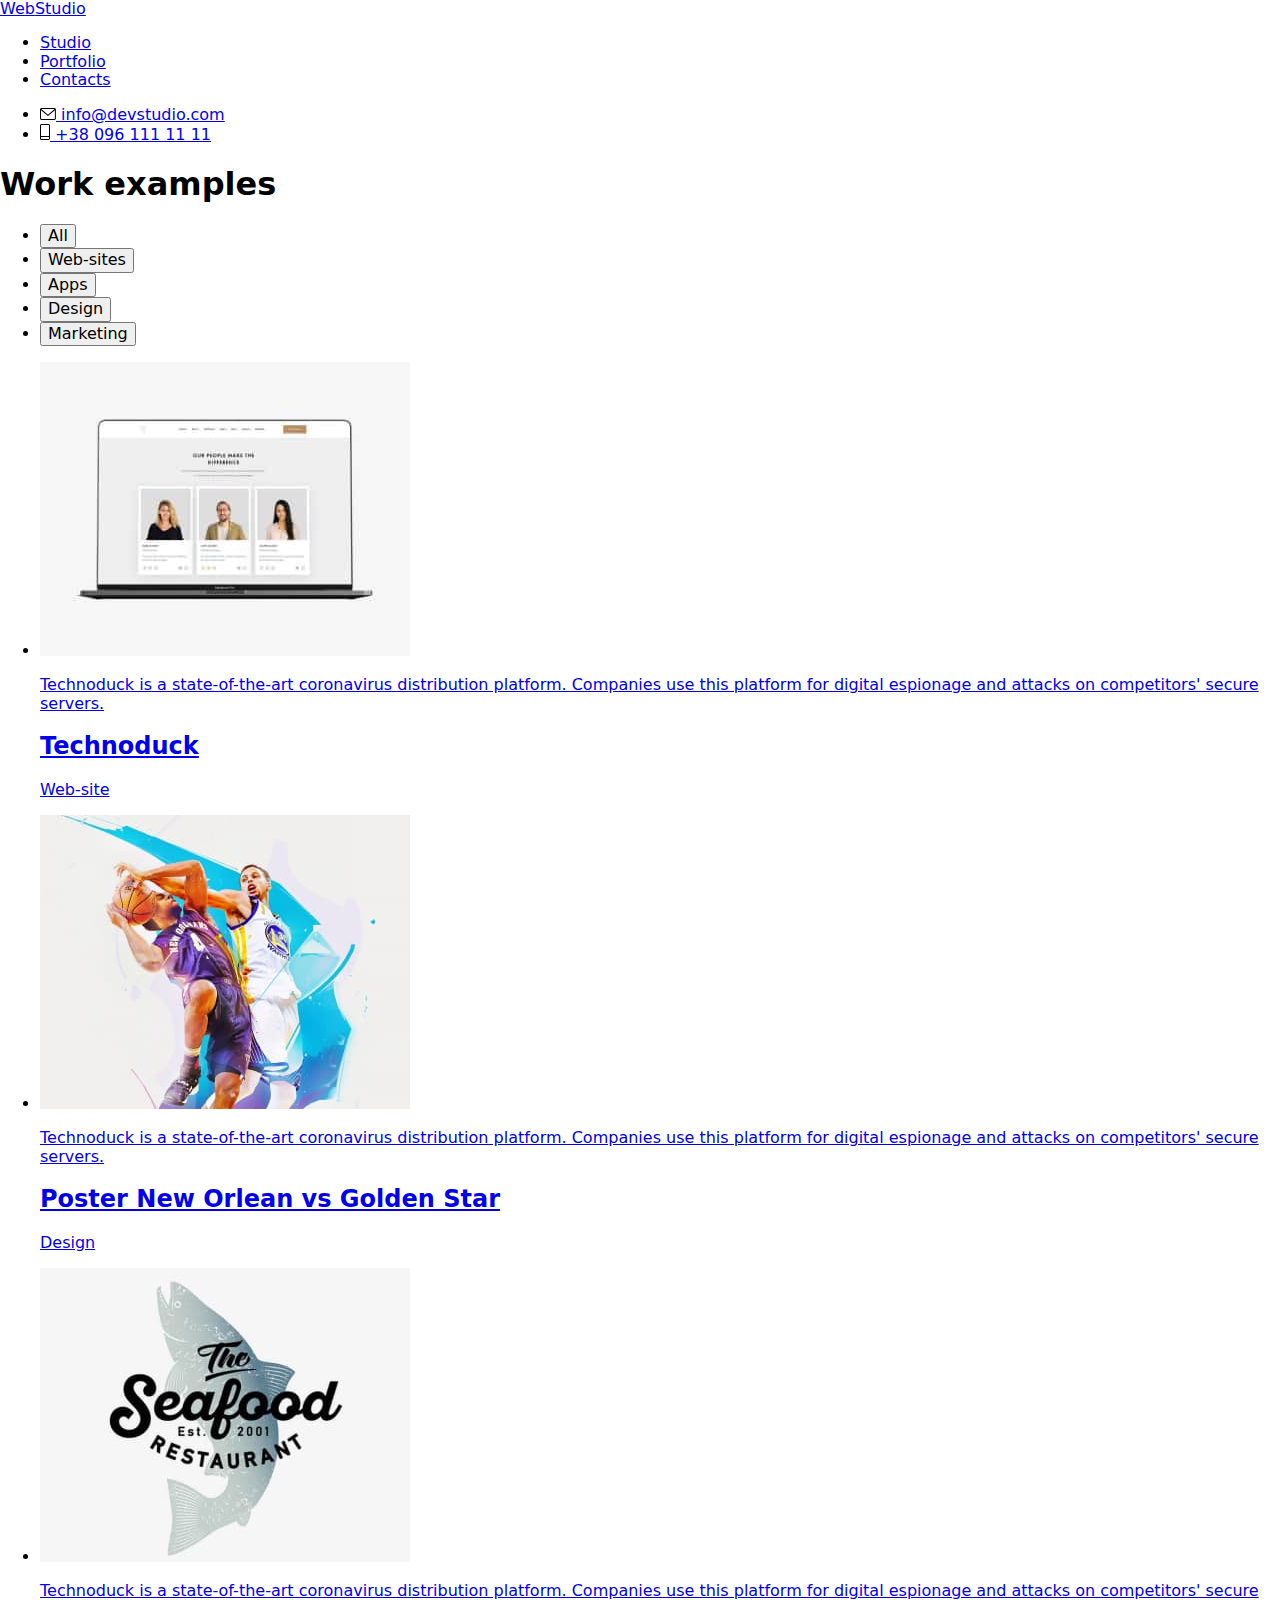
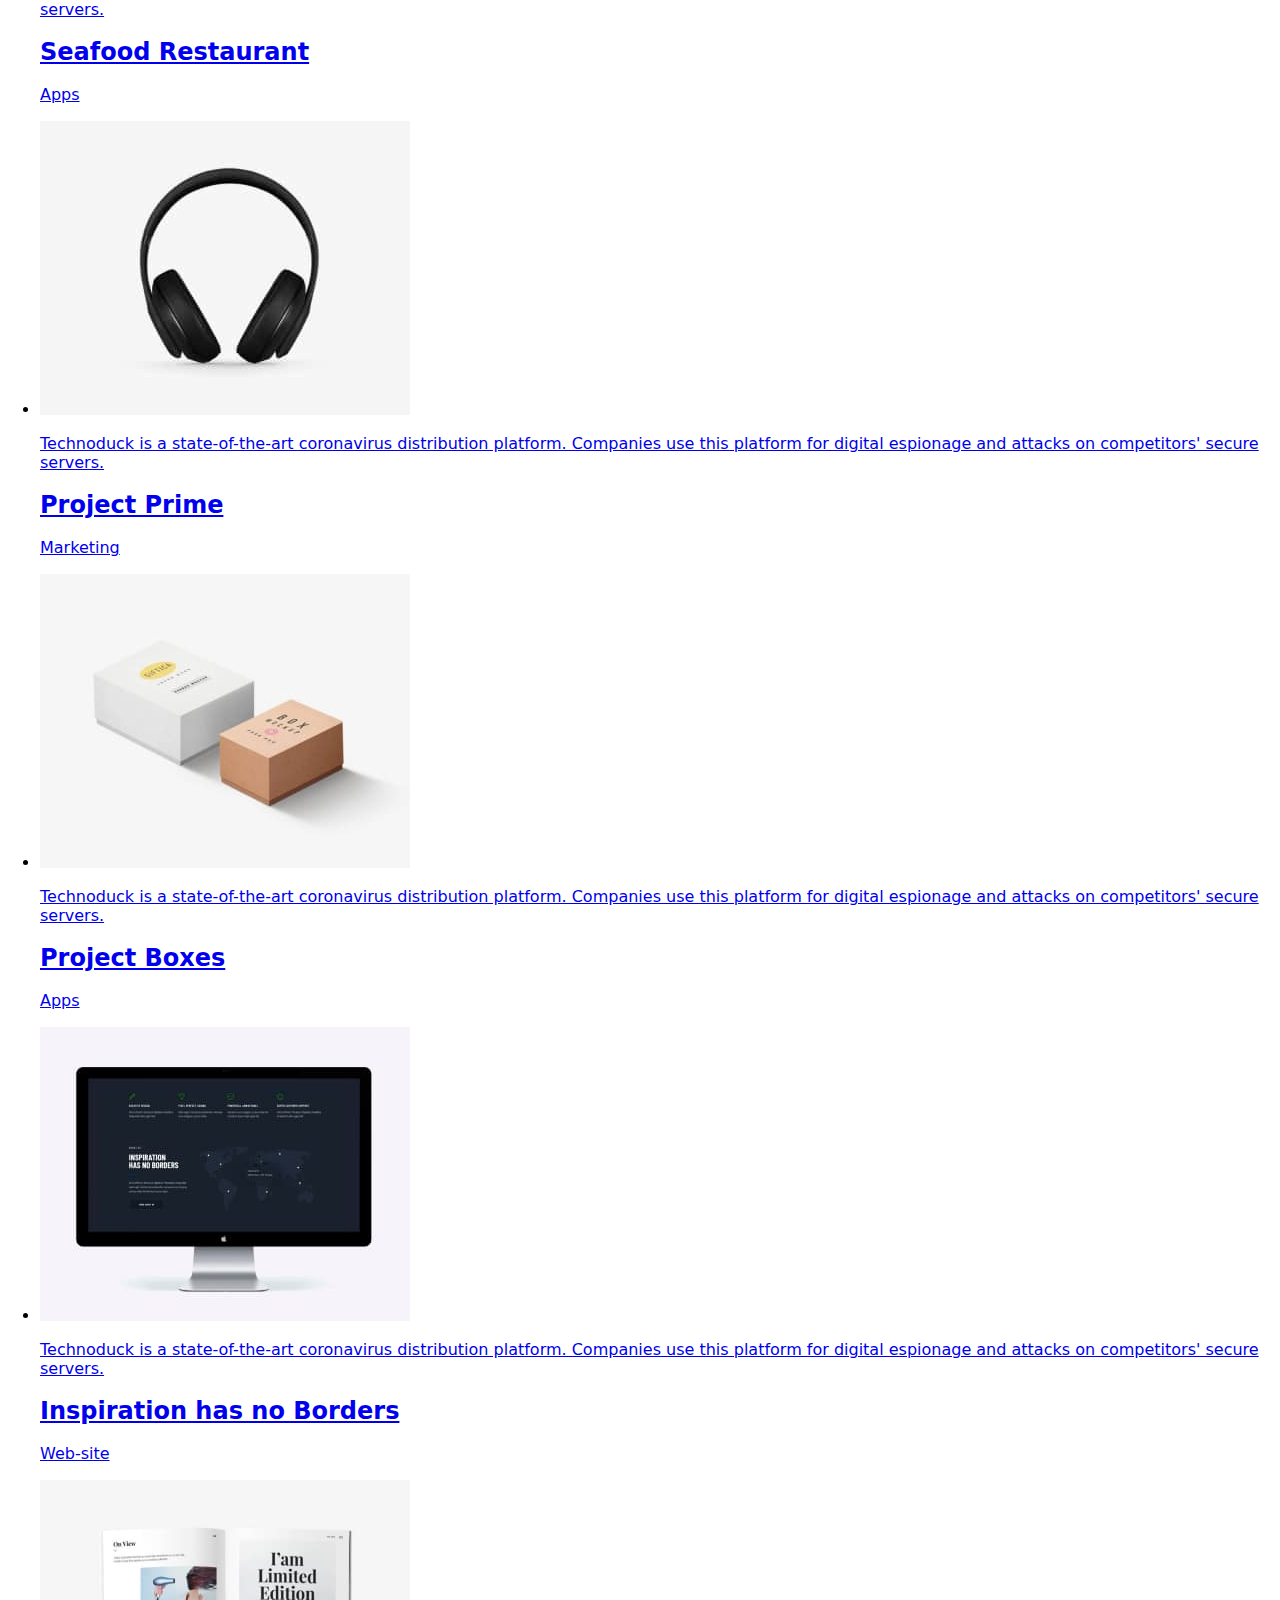
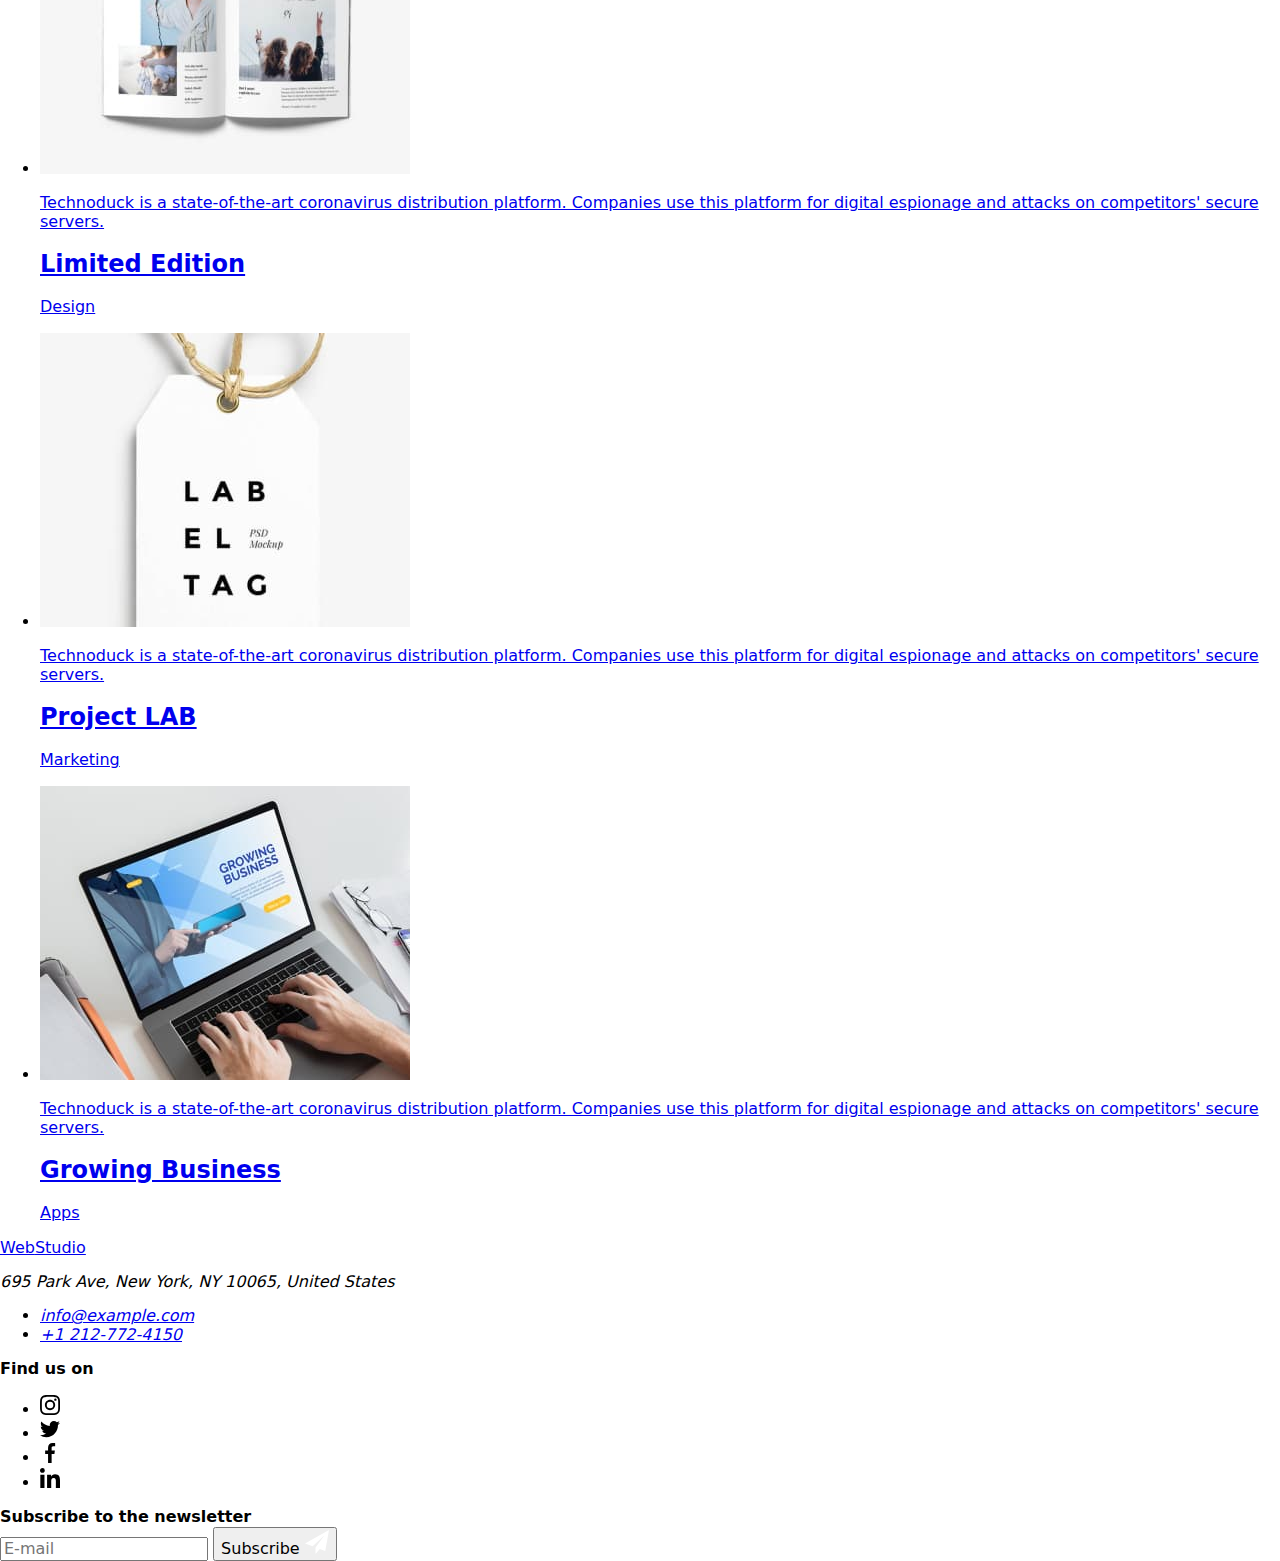
==== portfolio.html @ 2bd47645 "Add files via upload" ====
<!DOCTYPE html>
<html lang="en">
  <head>
    <meta charset="UTF-8" />
    <meta http-equiv="X-UA-Compatible" content="IE=edge" />
    <meta name="viewport" content="width=device-width, initial-scale=1.0" />
    <title>Document</title>
    <link
      href="https://fonts.googleapis.com/css2?family=Raleway:wght@700&family=Roboto:wght@400;500;700;900&display=swap"
      rel="stylesheet"
    />
    <link
      rel="stylesheet"
      href="https://cdnjs.cloudflare.com/ajax/libs/modern-normalize/1.1.0/modern-normalize.min.css"
    />
    <link rel="stylesheet" href="./css/main.min.css" />
  </head>
  <body class="page">
    <header class="page__header">
      <div class="container nav">
        <a href="./index.html" class="logo link logo--heaader"
          >Web<span class="logo--black">Studio</span></a
        >
        <nav>
          <ul class="nav-site">
            <li class="nav-site__item">
              <a href="./index.html" class="nav-site__link">Studio</a>
            </li>
            <li class="nav-site__item">
              <a href="./portfolio.html" class="nav-site__link nav-site__link--active">Portfolio</a>
            </li>
            <li class="nav-site__item"><a href="#" class="nav-site__link">Contacts</a></li>
          </ul>
        </nav>
        <ul class="nav-contacts">
          <li class="nav-contacts__item">
            <a href="mailto:info@devstudio.com" class="nav-contacts__link">
              <svg class="nav-contacts__icon" width="16px" height="12px">
                <use href="./images/symbol-defs.svg#icon-mail"></use>
              </svg>
              info@devstudio.com
            </a>
          </li>

          <li class="nav-contacts__item">
            <a href="tel:+380961111111" class="nav-contacts__link">
              <svg class="nav-contacts__icon" width="10px" height="16px">
                <use href="./images/symbol-defs.svg#icon-phone"></use>
              </svg>
              +38 096 111 11 11</a
            >
          </li>
        </ul>
      </div>
    </header>

    <main>
      <section class="section">
        <h1 class="visually-hidden">Work examples</h1>
        <div class="container">
          <ul class="filter-list">
            <li class="filter-list__item">
              <button type="button" class="filter-list__button filter-active">
                All
              </button>
            </li>
            <li class="filter-list__item">
              <button type="button" class="filter-list__button">Web-sites</button>
            </li>
            <li class="filter-list__item">
              <button type="button" class="filter-list__button">Apps</button>
            </li>
            <li class="filter-list__item">
              <button type="button" class="filter-list__button">Design</button>
            </li>
            <li class="filter-list__item">
              <button type="button" class="filter-list__button">Marketing</button>
            </li>
          </ul>

          <ul class="projects-list">
             <li class="projects-card">
              <a href="#" target="_blank" class="projects-card__link">
                <div class="projects-card__thumb">
                 <img
                    src="./images/portfolio/work1.jpg"
                    alt="Web-site for Technoduck"
                    width="370"
                  />
                  <div class="project-overlay">
                  <div class="project-overlay__wrapper">
                    <p class="project-overlay__text">Technoduck is a state-of-the-art coronavirus distribution platform. Companies use this platform for digital espionage and attacks on competitors' secure servers.</p>
                  </div>
                </div>
                 </div>

              <div class="projects-card__content">
                <h2 class="projects-card__name">Technoduck</h2>
                <p class="projects-card__work-type">Web-site</p>
              </div>
              </a>
            </li>

            <li class="projects-card">
              <a href="#" target="_blank" class="projects-card__link">
                <div class="projects-card__thumb">
              <img
                src="./images/portfolio/work2.jpg"
                alt="Poster design new orleans vs golden star"
                width="370"
              />
              <div class="project-overlay">
                <div class="project-overlay__wrapper">
                  <p class="project-overlay__text">Technoduck is a state-of-the-art coronavirus distribution platform. Companies use this platform for digital espionage and attacks on competitors' secure servers.</p>
                </div>
              </div>
               </div>
               
              <div class="projects-card__content">
                <h2 class="projects-card__name">Poster New Orlean vs Golden Star</h2>
                <p class="projects-card__work-type">Design</p>
              </div>
              </a>
            </li>

            <li class="projects-card">

                <a href="#" target="_blank" class="projects-card__link">
                  <div class="projects-card__thumb">
                <img
                  src="./images/portfolio/work3.jpg"
                  alt="App for Seafood Restaurant"
                  width="370"
                />
                <div class="project-overlay">
                  <div class="project-overlay__wrapper">
                    <p class="project-overlay__text">Technoduck is a state-of-the-art coronavirus distribution platform. Companies use this platform for digital espionage and attacks on competitors' secure servers.</p>
                  </div>
                </div>
                </div>
                <div class="projects-card__content">
                  <h2 class="projects-card__name">Seafood Restaurant</h2>
                  <p class="projects-card__work-type">Apps</p>
              </div>
              </a>
            </li>

            <li class="projects-card">
              <a href="#" target="_blank" class="projects-card__link">
                <div class="projects-card__thumb">
              <img
                src="./images/portfolio/work4.jpg"
                alt="Headphones"
                width="370"
              />
              <div class="project-overlay">
                <div class="project-overlay__wrapper">
                  <p class="project-overlay__text">Technoduck is a state-of-the-art coronavirus distribution platform. Companies use this platform for digital espionage and attacks on competitors' secure servers.</p>
                </div>
              </div>
               </div>
              <div class="projects-card__content">
                <h2 class="projects-card__name">Project Prime</h2>
                <p class="projects-card__work-type">Marketing</p>
              </div>
              </a>
            </li>

            <li class="projects-card">
              <a href="#" target="_blank" class="projects-card__link">
                <div class="projects-card__thumb">
              <img
                src="./images/portfolio/work5.jpg"
                alt="App for Project Boxes"
                width="370"
              />
              <div class="project-overlay">
                <div class="project-overlay__wrapper">
                  <p class="project-overlay__text">Technoduck is a state-of-the-art coronavirus distribution platform. Companies use this platform for digital espionage and attacks on competitors' secure servers.</p>
                </div>
              </div>
               </div>
              
              <div class="projects-card__content">
                <h2 class="projects-card__name">Project Boxes</h2>
                <p class="projects-card__work-type">Apps</p>
              </div>
              </a>
            </li>

            <li class="projects-card">
              <a href="#" target="_blank" class="projects-card__link">
                <div class="projects-card__thumb">
              <img
                src="./images/portfolio/work6.jpg"
                alt="Interesting design for Web-site"
                width="370"
              />
              <div class="project-overlay">
                <div class="project-overlay__wrapper">
                  <p class="project-overlay__text">Technoduck is a state-of-the-art coronavirus distribution platform. Companies use this platform for digital espionage and attacks on competitors' secure servers.</p>
                </div>
              </div>
               </div>
              <div class="projects-card__content">
                <h2 class="projects-card__name">Inspiration has no Borders</h2>
                <p class="projects-card__work-type">Web-site</p>
              </div>
              </a>
            </li>

            <li class="projects-card">
              <a href="#" target="_blank" class="projects-card__link">
                <div class="projects-card__thumb">
              <img
                src="./images/portfolio/work7.jpg"
                alt="Brochure design"
                width="370"
              />
              <div class="project-overlay">
                <div class="project-overlay__wrapper">
                  <p class="project-overlay__text">Technoduck is a state-of-the-art coronavirus distribution platform. Companies use this platform for digital espionage and attacks on competitors' secure servers.</p>
                </div>
              </div>
               </div>
              <div class="projects-card__content">
                <h2 class="projects-card__name">Limited Edition</h2>
                <p class="projects-card__work-type">Design</p>
              </div>
              </a>
            </li>

            <li class="projects-card">
              <a href="#" target="_blank" class="projects-card__link">
                <div class="projects-card__thumb">
              <img
                src="./images/portfolio/work8.jpg"
                alt="Project LAB tag"
                width="370"
              />
              <div class="project-overlay">
                <div class="project-overlay__wrapper">
                  <p class="project-overlay__text">Technoduck is a state-of-the-art coronavirus distribution platform. Companies use this platform for digital espionage and attacks on competitors' secure servers.</p>
                </div>
              </div>
               </div>

              <div class="projects-card__content">
                <h2 class="projects-card__name">Project LAB</h2>
                <p class="projects-card__work-type">Marketing</p>
              </div>
              </a>
            </li>

            <li class="projects-card">
              <a href="#" target="_blank" class="projects-card__link">
              <div class="projects-card__thumb">
              <img
                src="./images/portfolio/work9.jpg"
                alt="Deleloping apps for growing Business"
                width="370"
              />

              <div class="project-overlay">
                <div class="project-overlay__wrapper">
                  <p class="project-overlay__text">Technoduck is a state-of-the-art coronavirus distribution platform. Companies use this platform for digital espionage and attacks on competitors' secure servers.</p>
                </div>
              </div>
               </div>

              <div class="projects-card__content">
                <h2 class="projects-card__name">Growing Business</h2>
                <p class="projects-card__work-type">Apps</p>
              </div>
              </a>
            </li>
           
          </ul>
        </div>
      </section>
    </main>

    <footer class="page-footer">
      <div class="container footer-design">
        <div class="block-contacts">
          <a href="./index.html" class="logo logo--footer"
            >Web<span class="logo--white">Studio</span></a>

            <address class="footer-contacts">
              <p class="footer-contacts__address">
                695 Park Ave, New York, NY 10065, United States
              </p>
              <ul class="contacts-list">
                <li class="contacts-list__item">
                  <a href="mailto:info@example.com" class="contacts-list__link"
                    >info@example.com</a
                  >
                </li>
                <li class="contacts-list__item">
                  <a href="tel:+12127724150" class="contacts-list__link"
                    >+1 212-772-4150</a
                  >
                </li>
              </ul>
            </address>

        </div>

        <div class="join">
          <b class="join__title">Find us on</b>
          <ul class="icons-list">
            <li>
              <a href="#" class="icons-list__link join-bg">
                <svg class="customers-icons" width="20px" height="20px">
                  <use href="./images/symbol-defs.svg#icon-instagram"></use>
                </svg>
              </a>
            </li>
            <li>
              <a href="#" class="icons-list__link join-bg">
                <svg class="customers-icons" width="20px" height="20px">
                  <use href="./images/symbol-defs.svg#icon-twitter"></use>
                </svg>
              </a>
            </li>
            <li>
              <a href="#" class="icons-list__link join-bg">
                <svg class="customers-icons" width="20px" height="20px">
                  <use href="./images/symbol-defs.svg#icon-facebook"></use>
                </svg>
              </a>
            </li>
            <li>
              <a href="#" class="icons-list__link join-bg">
                <svg class="customers-icons" width="20px" height="20px">
                  <use href="./images/symbol-defs.svg#icon-linkedin"></use>
                </svg>
              </a>
            </li>
          </ul>
        </div>

        <div class="subscribe">
          <b class="subscribe__text">Subscribe to the newsletter</b>
           <form class="subscribe__form">
              <label>
                <input type="email" name="mail" placeholder="E-mail" />
              </label>

            <button type="submit" class="subscribe__button button">
              Subscribe
              <svg class="svg-subscribe" width="24px" height="24px">
                <use href="./images/symbol-defs.svg#icon-subscribe"></use>
              </svg>
            </button>
           </form>
      </div>
      </div>
    </footer>

  </body>
</html>
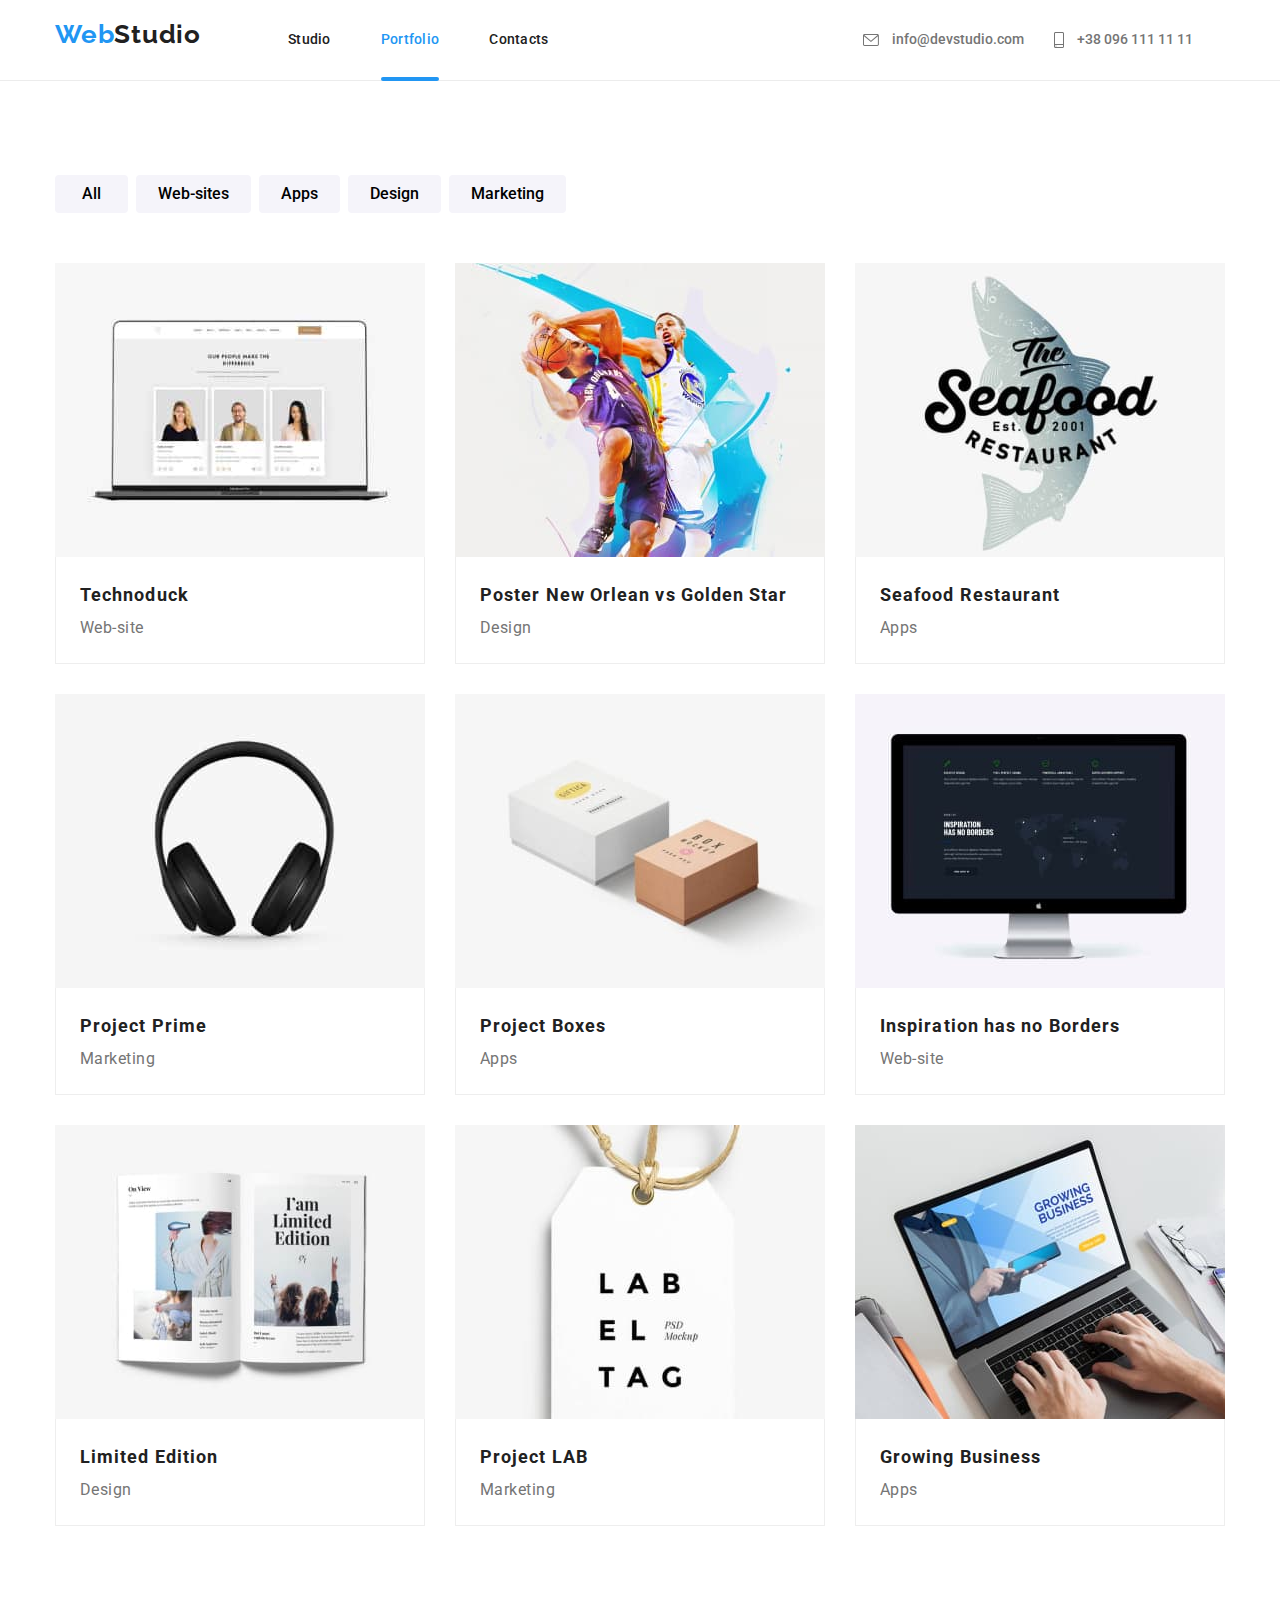
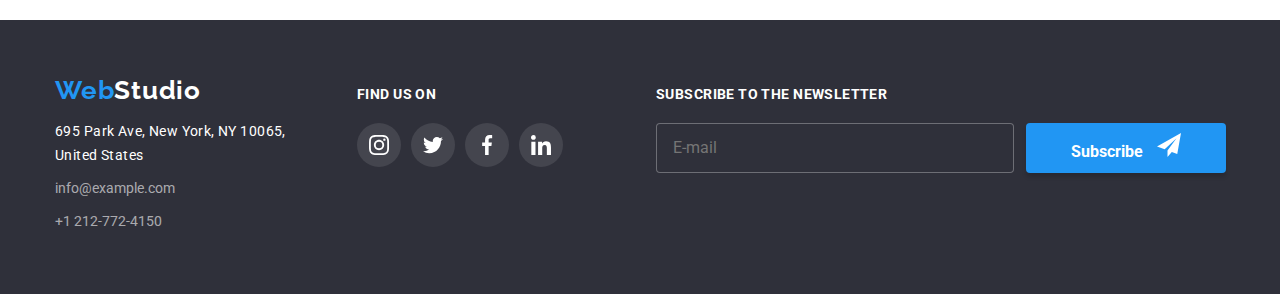
==== commit bcabfa32: "+" ====
--- a/portfolio.html
+++ b/portfolio.html
@@ -18,9 +18,22 @@
   <body class="page">
     <header class="page__header">
       <div class="container nav">
-        <a href="./index.html" class="logo link logo--heaader"
+        <a href="./index.html" class="logo logo--header"
           >Web<span class="logo--black">Studio</span></a
         >
+
+        <button 
+        type="button"
+        class="menu-toggle js-open-menu"
+        aria-expanded="false"
+        aria-controls="mobile-menu">
+        <svg
+          width="40" height="40" aria-label="toggle mobile menu" >
+          <use class="icon-menu" href="./images/symbol-defs.svg#icon-menu"></use>
+        </svg>
+        </button>
+
+        <div class="menu-site">
         <nav>
           <ul class="nav-site">
             <li class="nav-site__item">
@@ -32,6 +45,7 @@
             <li class="nav-site__item"><a href="#" class="nav-site__link">Contacts</a></li>
           </ul>
         </nav>
+
         <ul class="nav-contacts">
           <li class="nav-contacts__item">
             <a href="mailto:info@devstudio.com" class="nav-contacts__link">
@@ -49,6 +63,54 @@
               </svg>
               +38 096 111 11 11</a
             >
+          </li>
+        </ul>
+      </div>
+
+      <div class="menu-container js-menu-container" id="mobile-menu">
+        <button type="button" class="menu-toggle js-close-menu">
+          <svg
+          width="40" height="40" aria-label="toggle mobile menu" >
+          <use class="icon-menu" href="./images/symbol-defs.svg#icon-close-menu"></use>
+        </svg>
+        </button>
+  
+          <ul class="mobile-menu">
+            <li class="mobile-menu__item">
+              <a href="./index.html" class="mobile-menu__link">Studio</a>
+            </li>
+            <li class="mobile-menu__item">
+              <a href="./portfolio.html" class="mobile-menu__link">Portfolio</a>
+            </li>
+            <li class="mobile-menu__item"><a href="#" class="mobile-menu__link">Contacts</a></li>
+          </ul>
+
+        <ul class="menu-contacts">
+          <li class="menu-contacts__item">
+            <a href="mailto:info@devstudio.com" class="menu-contacts__link">
+              info@devstudio.com
+            </a>
+          </li>
+
+          <li class="menu-contacts__item">
+            <a href="tel:+380961111111" class="menu-contacts__link">
+              +38 096 111 11 11</a
+            >
+          </li>
+        </ul>
+
+        <ul class="menu-sm">
+          <li class="menu-sm__item"> 
+            <a class="menu-sm__link" href="#">Instagram</a> 
+          </li>
+          <li class="menu-sm__item">
+            <a class="menu-sm__link" href="#">Twitter</a> 
+          </li>
+          <li class="menu-sm__item">
+             <a class="menu-sm__link" href="#">Facebook</a>
+          </li>
+          <li class="menu-sm__item"> 
+            <a class="menu-sm__link" href="#">LinkedIn</a>
           </li>
         </ul>
       </div>
--- a/css/main.min.css
+++ b/css/main.min.css
@@ -0,0 +1 @@
+h1,h2,h3,p,ul{margin:0;padding:0}img{display:block;max-width:100%;height:auto}.page{background-color:#fff;color:#757575;font-family:Roboto,sans-serif}.container{max-width:480px;padding-left:15px;padding-right:15px;margin-left:auto;margin-right:auto}@media screen and (min-width: 768px){.container{max-width:768px}}@media screen and (min-width: 1200px){.container{max-width:1200px}}.visually-hidden{position:absolute;width:1px;height:1px;margin:-1px;border:0;padding:0;white-space:nowrap;-webkit-clip-path:inset(100%);clip-path:inset(100%);clip:rect(0 0 0 0);overflow:hidden}.button{display:inline-block;align-items:center;height:50px;background-color:#2196f3;color:#fff;box-shadow:0px 4px 4px rgba(0,0,0,.15);transition:background-color 250ms cubic-bezier(0.4, 0, 0.2, 1);font-weight:700;line-height:1.8;font-family:inherit;font-style:normal;border-radius:4px;border:none;cursor:pointer}.button:hover{background-color:#188ce8}@media screen and (max-width: 1199px){.section{padding-top:60px;padding-bottom:60px}}@media screen and (min-width: 1200px){.section{padding-top:94px;padding-bottom:94px}}.features,.examples-list,.members-list,.contacts-list,.icons-list,.customers-list{list-style:none}.section__title{margin-bottom:30px;color:#212121;font-weight:700;line-height:1.16;text-align:center}@media screen and (max-width: 1199px){.section__title{margin-bottom:50px;font-size:28px}}@media screen and (min-width: 1200px){.section__title{margin-bottom:50px;font-size:36px}}.button-form,.close-modal,.customers-list__icon,.icons-list__link,.icons-list,.examples-wrapper,.features__icon{display:flex;justify-content:center;align-items:center}.page__header{border-bottom:1px solid #ececec}.menu-site{display:flex;align-items:center}.logo{display:block;color:#2196f3;font-family:"Raleway";font-weight:700;font-size:24px;line-height:.8;letter-spacing:.03em;text-decoration:none}@media screen and (min-width: 768px){.logo{font-size:26px}}.logo--header{padding-top:16px;padding-bottom:16px}@media screen and (min-width: 768px){.logo--header{padding-top:26px;padding-bottom:26px}}@media screen and (min-width: 1200px){.logo--header{padding-top:24px;padding-bottom:25px}}.logo--black{color:#212121}.nav{display:flex;position:relative}.nav-site{display:flex;font-weight:500;font-size:14px;line-height:1.14;list-style:none}.nav-contacts{margin-left:96px;font-weight:500;font-size:12px;line-height:1.16;list-style:none}@media screen and (min-width: 1200px){.nav-contacts{display:flex;margin-left:314px;font-size:14px;line-height:1.14}}.nav-site__item:not(:first-child){margin-left:50px}.nav-site__item:first-child{margin-left:87px}.header-icon{transition:250ms cubic-bezier(0.4, 0, 0.2, 1)}.header-icon:hover,.header-icon:focus{fill:#2196f3}.nav-site__link{display:block;padding-top:32px;padding-bottom:32px;color:#212121;letter-spacing:.02em;font-size:14px;text-decoration:none;transition:250ms cubic-bezier(0.4, 0, 0.2, 1)}.nav-site__link:hover,.nav-site__link:focus{color:#2196f3}.nav-site__link--active{color:#2196f3;position:relative}.nav-contacts__link{display:inline;vertical-align:middle;color:#757575;fill:currentColor;transition:250ms cubic-bezier(0.4, 0, 0.2, 1);text-decoration:none}.nav-contacts__link:hover,.nav-contacts__link:focus{color:#2196f3}@media screen and (min-width: 1200px){.nav-contacts__link{padding-top:32px;padding-bottom:32px}}@media screen and (max-width: 1199.5px){.nav-contacts__item:first-child{margin-bottom:10px}}@media screen and (min-width: 1200px){.nav-contacts__item:not(:first-child){margin-left:30px}}.nav-site__link--active::after{content:"";display:inline-block;left:0;bottom:-1px;width:100%;height:4px;position:absolute;background-color:#2196f3;border-radius:2px}.nav-contacts__icon{margin-right:10px;vertical-align:middle;transition:fill 250ms cubic-bezier(0.4, 0, 0.2, 1)}.hero{text-align:center;padding-top:118px;padding-bottom:118px;margin-left:auto;margin-right:auto;max-width:480px;background-color:#2f303a;color:#fff;background-image:linear-gradient(rgba(47, 48, 58, 0.4), rgba(47, 48, 58, 0.4)),url(../images/hero-480.jpg);background-repeat:no-repeat;background-size:cover;background-position:center;letter-spacing:.06em}@media screen and (min-device-pixel-ratio: 2),(-webkit-min-device-pixel-ratio: 2),(min-resolution: 192dpi),(min-resolution: 2dppx){.hero{background-image:linear-gradient(rgba(47, 48, 58, 0.4), rgba(47, 48, 58, 0.4)),url(../images/hero-480@2x.jpg)}}@media screen and (min-width: 768px){.hero{max-width:768px;background-image:linear-gradient(rgba(47, 48, 58, 0.4), rgba(47, 48, 58, 0.4)),url(../images/hero-768.jpg)}}@media screen and (min-width: 768px)and (min-device-pixel-ratio: 2),screen and (min-width: 768px)and (-webkit-min-device-pixel-ratio: 2),screen and (min-width: 768px)and (min-resolution: 192dpi),screen and (min-width: 768px)and (min-resolution: 2dppx){.hero{background-image:linear-gradient(rgba(47, 48, 58, 0.4), rgba(47, 48, 58, 0.4)),url(../images/hero-768@2x.jpg)}}@media screen and (min-width: 1200px){.hero{padding-top:200px;padding-bottom:200px;max-width:1600px;background-image:linear-gradient(rgba(47, 48, 58, 0.4), rgba(47, 48, 58, 0.4)),url(../images/hero-1200.jpg)}}@media screen and (min-width: 1200px)and (min-device-pixel-ratio: 2),screen and (min-width: 1200px)and (-webkit-min-device-pixel-ratio: 2),screen and (min-width: 1200px)and (min-resolution: 192dpi),screen and (min-width: 1200px)and (min-resolution: 2dppx){.hero{background-image:linear-gradient(rgba(47, 48, 58, 0.4), rgba(47, 48, 58, 0.4)),url(../images/hero-1200@2x.jpg)}}.hero-container{width:360px;max-width:1600px}@media screen and (min-width: 1200px){.hero-container{width:696px}}.hero-container__title{margin-bottom:30px;font-weight:900;font-size:26px;line-height:0,6;text-transform:uppercase}@media screen and (min-width: 1200px){.hero-container__title{font-size:44px;line-height:1,36}}.hero-container__button{padding:10px 32px;min-width:216px}@media screen and (min-width: 768px){.features{display:flex;flex-wrap:wrap;gap:30px}}@media screen and (min-width: 1200px){.features{gap:0}}@media screen and (min-width: 480px){.features__item{width:450px}}@media screen and (min-width: 768px){.features__item{width:calc((100% - 30px)/2)}}@media screen and (min-width: 1200px){.features__item{width:calc((100% - 90px)/4)}}@media screen and (max-width: 767px){.features__item:not(:last-child){margin-bottom:30px}}@media screen and (min-width: 1200px){.features__item:not(:first-child){margin-left:30px}}.features__title{margin-bottom:10px;font-weight:700;line-height:1.14;text-transform:uppercase;color:#212121;font-size:14px}@media screen and (max-width: 767px){.features__title{text-align:center}}.features__text{line-height:1.71;font-size:14px;letter-spacing:.03em}.features__icon{height:120px;background-color:#f5f4fa;margin-bottom:30px;border-radius:4px}@media screen and (max-width: 767px){.features__icon{max-width:450px}}@media screen and (min-width: 767px){.features__icon{width:354px}}@media screen and (min-width: 1200px){.features__icon{width:270px}}.work-examples{padding-top:0}@media screen and (max-width: 1199.5px){.work-examples{display:none}}.examples-list{display:flex;justify-content:space-between}.examples-list__item{position:relative}.examples-wrapper__title{font-weight:700;line-height:1.14;text-transform:uppercase;font-size:14px;color:#fff}.examples-wrapper{position:absolute;left:0;bottom:0;width:100%;height:70px;background-color:rgba(47,48,58,.8)}.team-members{text-align:center;background-color:#f5f4fa}@media screen and (min-width: 768px){.members-list{display:flex;flex-wrap:wrap;gap:30px}}@media screen and (min-width: 1200px){.members-list{justify-content:space-between}}.members-list__item{background-color:#fff;box-shadow:0px 1px 3px rgba(0,0,0,.12),0px 1px 1px rgba(0,0,0,.14),0px 2px 1px rgba(0,0,0,.2);border-radius:0px 0px 4px 4px}@media screen and (max-width: 767px){.members-list__item:not(:last-child){margin-bottom:30px}}.team-member__name,.team-member__position{line-height:1.18;text-align:center;font-size:16px}.team-member__name{margin-bottom:10px;font-weight:500;color:#212121}.team-member__position{margin-bottom:16px}.team-member{padding:30px}.icons-list{margin-left:auto;margin-right:auto}.icons-list__link{width:44px;height:44px;border-radius:50px;background-color:#fff;color:#afb1b8;fill:currentColor;transition:color 250ms cubic-bezier(0.4, 0, 0.2, 1),background-color 250ms cubic-bezier(0.4, 0, 0.2, 1)}.icons-list__link:hover,.icons-list__link:focus{color:#fff;background-color:#2196f3}.icons-list>li:not(:first-child){margin-left:10px}@media screen and (max-width: 767px){.regular-customers{display:none}}.customers-list{display:flex;flex-wrap:wrap;gap:30px;align-items:center;margin-left:auto;margin-right:auto}@media screen and (max-width: 480px){.customers-list{width:450px;gap:30px}}.customers-list__item{width:calc((100% - 60px)/3)}@media screen and (min-width: 1200px){.customers-list__item{width:calc((100% - 150px)/6)}}.customers-list__icon{height:92px;background-color:#fff;color:#afb1b8;border:1px solid #afb1b8;border-radius:4px;border-color:#afb1b8;transition:color 250ms cubic-bezier(0.4, 0, 0.2, 1),border-color 250ms cubic-bezier(0.4, 0, 0.2, 1);fill:currentColor}.customers-list__icon:hover,.customers-list__icon:focus{color:#2196f3;border-color:#2196f3}.logo--white{color:#fff}.page-footer{margin-left:auto;margin-right:auto;padding-top:60px;padding-bottom:60px;font-size:14px;line-height:1.71;background-color:#2f303a}@media screen and (max-width: 1199px){.page-footer{text-align:center}}.footer-contacts{display:block;color:#fff;font-style:normal}@media screen and (max-width: 767px){.footer-contacts{margin-bottom:60px}}@media screen and (max-width: 1199px){.block-contacts{margin-bottom:60px}}@media screen and (min-width: 768px)and (max-width: 1199px){.block-contacts{margin-right:165px}}.contacts-list__link{color:rgba(255,255,255,.6);transition:250ms cubic-bezier(0.4, 0, 0.2, 1);text-decoration:none}.contacts-list__link:hover,.contacts-list__link:focus{color:#2196f3}.contacts-list__item:first-child{margin-bottom:9px}.footer-contacts__address{margin:auto;width:232px;margin-bottom:9px;letter-spacing:.03em}.logo--footer{display:block;margin-bottom:20px}@media screen and (min-width: 768px){.footer-design{display:flex;align-items:baseline}}@media screen and (max-width: 1199px){.footer-design{flex-wrap:wrap;justify-content:center}}.join__title{display:inline-block;margin-bottom:20px;text-transform:uppercase;color:#fff;font-size:14px;font-weight:700;line-height:1.14;letter-spacing:.03em;text-transform:uppercase}@media screen and (max-width: 767px){.join{margin-bottom:60px}}@media screen and (min-width: 1200px){.join{margin-left:70px}}.join-bg{background-color:rgba(255,255,255,.1);color:#fff;fill:currentColor}.form__field{display:flex;flex-direction:column}.join__title,.subscribe__text{text-transform:uppercase;color:#fff;font-size:14px;font-weight:700;line-height:1.14;letter-spacing:.03em;text-transform:uppercase}.subscribe__text{display:inline-block;margin-bottom:20px}.subscribe{display:block}@media screen and (min-width: 1200px){.subscribe{margin-left:93px;width:570px}}@media screen and (min-width: 1200px){.subscribe__form{display:flex}}.subscribe__form input{width:100%;height:50px;padding:15px 16px;font-size:16px;line-height:1.25;color:rgba(255,255,255,.6);background-color:#2f303a;border:1px solid rgba(255,255,255,.3);border-radius:4px}@media screen and (max-width: 1199px){.subscribe__form input{margin-bottom:20px}}@media screen and (min-width: 1200px){.subscribe__form input{width:358px}}.subscribe__button{width:200px;padding:10px 28px;margin:0;font-size:16px}@media screen and (min-width: 1200px){.subscribe__button{margin-left:12px}}.svg-subscribe{margin-left:10px}.backdrop{position:fixed;top:0;left:0;width:100%;height:100%;background-color:rgba(0,0,0,.2);opacity:1;transition:opacity 250ms cubic-bezier(0.4, 0, 0.2, 1),visibility 250ms cubic-bezier(0.4, 0, 0.2, 1)}@media screen and (max-width: 768px){.backdrop{padding:94px 15px}}.backdrop.is-hidden{opacity:0;pointer-events:none;visibility:hidden}.backdrop.is-hidden .backdrop.is-hidden{transform:translate(-50%, -50%) scale(0.9)}.modal{padding:40px;position:relative;background-color:#fff;box-shadow:0px 1px 3px rgba(0,0,0,.12),0px 1px 1px rgba(0,0,0,.14),0px 2px 1px rgba(0,0,0,.2);border-radius:4px}@media screen and (min-width: 768px){.modal{position:absolute;width:450px;top:50%;left:50%;transition:transform 250ms cubic-bezier(0.4, 0, 0.2, 1);transform:translate(-50%, -50%) scale(1)}}@media screen and (min-width: 1200px){.modal{width:528px}}.modal-btn{display:flex}.close-modal{position:absolute;top:8px;right:8px;width:30px;height:30px;background-color:#fff;border:1px solid rgba(0,0,0,.1);color:#212121;transition:color 250ms cubic-bezier(0.4, 0, 0.2, 1);fill:currentColor;border-radius:50px;cursor:pointer}.close-modal:hover,.close-modal:focus{color:#2196f3}.form{display:flex;flex-direction:column}.form__name{display:flex;text-align:center;margin-bottom:12px;font-weight:700;font-size:20px;line-height:1.15;letter-spacing:.03em;color:#212121}.form__field{position:relative;font-size:12px;line-height:1.16;letter-spacing:.01em}.form__field:not(:last-child){margin-bottom:10px}.form__field:nth-child(5){margin-bottom:30px}.form__field input{margin-top:4px}.form__input{height:40px;padding-left:42px;border:1px solid rgba(33,33,33,.2);border-radius:4px;color:#212121;transition:border 250ms cubic-bezier(0.4, 0, 0.2, 1)}.form__input:focus{outline:none;border:1px solid #2196f3}.form__input:focus+.svg-form{fill:#2196f3}.svg-form{position:absolute;bottom:11px;left:12px;transition:fill 250ms cubic-bezier(0.4, 0, 0.2, 1)}.form__comment{resize:none;height:120px;margin-top:4px;padding:12px 16px;border:1px solid rgba(33,33,33,.2);border-radius:4px;color:#212121}.form__comment:focus{outline:none;border:1px solid #2196f3}.form__comment::-moz-placeholder{color:rgba(117,117,117,.5)}.form__comment:-ms-input-placeholder{color:rgba(117,117,117,.5)}.form__comment::placeholder{color:rgba(117,117,117,.5)}.form__checkbox{display:inline-block;margin-bottom:30px;padding-left:12px;font-size:12px;line-height:1.16;letter-spacing:.01em}.icon-check{display:inline-block;vertical-align:middle;width:16px;height:15px;margin-right:8px;border:2px solid #212121;border-radius:4px}.form__agreement:focus+.icon-check{border:2px solid #2196f3}.form__agreement:checked+.icon-check{border:none;background-color:#2196f3;background-image:url(../images/icon-check.svg);background-size:contain;background-origin:border-box}.form__agreement{-webkit-appearance:none;-moz-appearance:none;appearance:none}.agreement__link{color:#2196f3}.button-form{margin-left:auto;margin-right:auto;width:200px}.menu-toggle{position:absolute;top:5px;right:15px;margin:0;padding:0;border:none;background-color:rgba(0,0,0,0);cursor:pointer;overflow:hidden}@media screen and (min-width: 768px){.menu-toggle{display:none}}@media screen and (max-width: 767px){.menu-site{display:none}}.icon-menu{color:#212121;transition:color 250ms cubic-bezier(0.4, 0, 0.2, 1);fill:currentColor;cursor:pointer}.icon-menu:hover,.icon-menu:focus{color:#2196f3}.menu-container{position:fixed;top:0;left:0;width:100vw;height:100vh;padding:40px 48px;background-color:#fff;transform:translateX(100%);transition:transform 250ms cubic-bezier(0.4, 0, 0.2, 1);z-index:999;overflow:scroll}.menu-container.is-open{transform:translateX(0)}.mobile-menu{margin-bottom:302px;list-style:none}.mobile-menu__link{color:#212121;font-size:40px;font-weight:500;font-size:40px;line-height:0,8;letter-spacing:.02em;text-decoration:none;overflow:hidden;transition:250ms cubic-bezier(0.4, 0, 0.2, 1)}.mobile-menu__link:hover,.mobile-menu__link:focus{color:#2196f3}.mobile-menu__item:not(:last-child){margin-bottom:32px}.menu-contacts{margin-bottom:64px;font-weight:500;font-size:24px;line-height:.85;letter-spacing:.02em;list-style:none}.menu-contacts__item:first-child{margin-bottom:32px}.menu-contacts__link{color:#757575;letter-spacing:.02em;text-decoration:none;transition:250ms cubic-bezier(0.4, 0, 0.2, 1)}.menu-contacts__link:hover,.menu-contacts__link:focus{font-size:34px;color:#2196f3}.menu-sm{display:flex;font-size:18px;line-height:0,8;list-style:none}.menu-sm__item:not(:last-child){padding:0px 10px;border-right:1px solid rgba(33,33,33,.2)}.menu-sm__item:last-child{padding-left:10px}.menu-sm__item:first-child{padding-left:0}.menu-sm__link{text-decoration:none;color:#2196f3}.filter-list__button{display:inline-block;padding:6px 22px;min-width:73px;align-items:center;background-color:#f5f4fa;font-weight:500;line-height:1.62;cursor:pointer;font-family:inherit;border:none;border-radius:4px;transition:color 250ms cubic-bezier(0.4, 0, 0.2, 1),background-color 250ms cubic-bezier(0.4, 0, 0.2, 1),box-shadow 250ms cubic-bezier(0.4, 0, 0.2, 1)}.filter-list__button:hover,.filter-list__button:focus{background-color:#2196f3;color:#f5f4fa;box-shadow:0px 3px 1px rgba(0,0,0,.1),0px 1px 2px rgba(0,0,0,.08),0px 2px 2px rgba(0,0,0,.12)}.filter--active{background-color:#2196f3;color:#f5f4fa;box-shadow:0px 3px 1px rgba(0,0,0,.1),0px 1px 2px rgba(0,0,0,.08),0px 2px 2px rgba(0,0,0,.12)}.filter-list{display:flex;flex-wrap:wrap;margin-bottom:50px;list-style:none}.filter-list__item:not(:first-child){margin-left:8px}.projects-list{display:flex;flex-wrap:wrap;box-sizing:border-box;list-style:none;gap:30px}.projects-card__link{display:block;transition:box-shadow 250ms cubic-bezier(0.4, 0, 0.2, 1);text-decoration:none}.projects-card__link:hover,.projects-card__link:focus{box-shadow:0px 1px 1px rgba(0,0,0,.12),0px 4px 4px rgba(0,0,0,.06),1px 4px 6px rgba(0,0,0,.16)}.projects-card__name{font-weight:700;font-size:18px;line-height:2;letter-spacing:.06em;color:#212121}.projects-card{width:370px;cursor:pointer;transition:box-shadow 250ms cubic-bezier(0.4, 0, 0.2, 1)}.projects-card__work-type{line-height:1.87;letter-spacing:.03em;color:#757575}.projects-card__content{width:370px;padding:20px 24px;border-right:1px solid #eee;border-left:1px solid #eee;border-bottom:1px solid #eee}.projects-card__thumb{position:relative;overflow:hidden}.project-overlay{position:absolute;left:0;top:0;width:100%;height:100%;background-color:rgba(33,150,243,.9);transform:translateY(101%);transition:transform 250ms cubic-bezier(0.4, 0, 0.2, 1)}.projects-card__link:hover .project-overlay,.projects-card__link:focus .project-overlay{transform:translateY(0)}.project-overlay__wrapper{display:flex;position:absolute;left:0;top:0;width:100%;height:100%;opacity:0;transition:opacity 250ms cubic-bezier(0.4, 0, 0.2, 1)}.projects-card__link:hover .project-overlay__wrapper,.projects-card__link:focus .project-overlay__wrapper{opacity:1}.project-overlay__text{padding:63px 24px;color:#fff;font-size:18px;line-height:1.5;letter-spacing:.03em}/*# sourceMappingURL=main.min.css.map */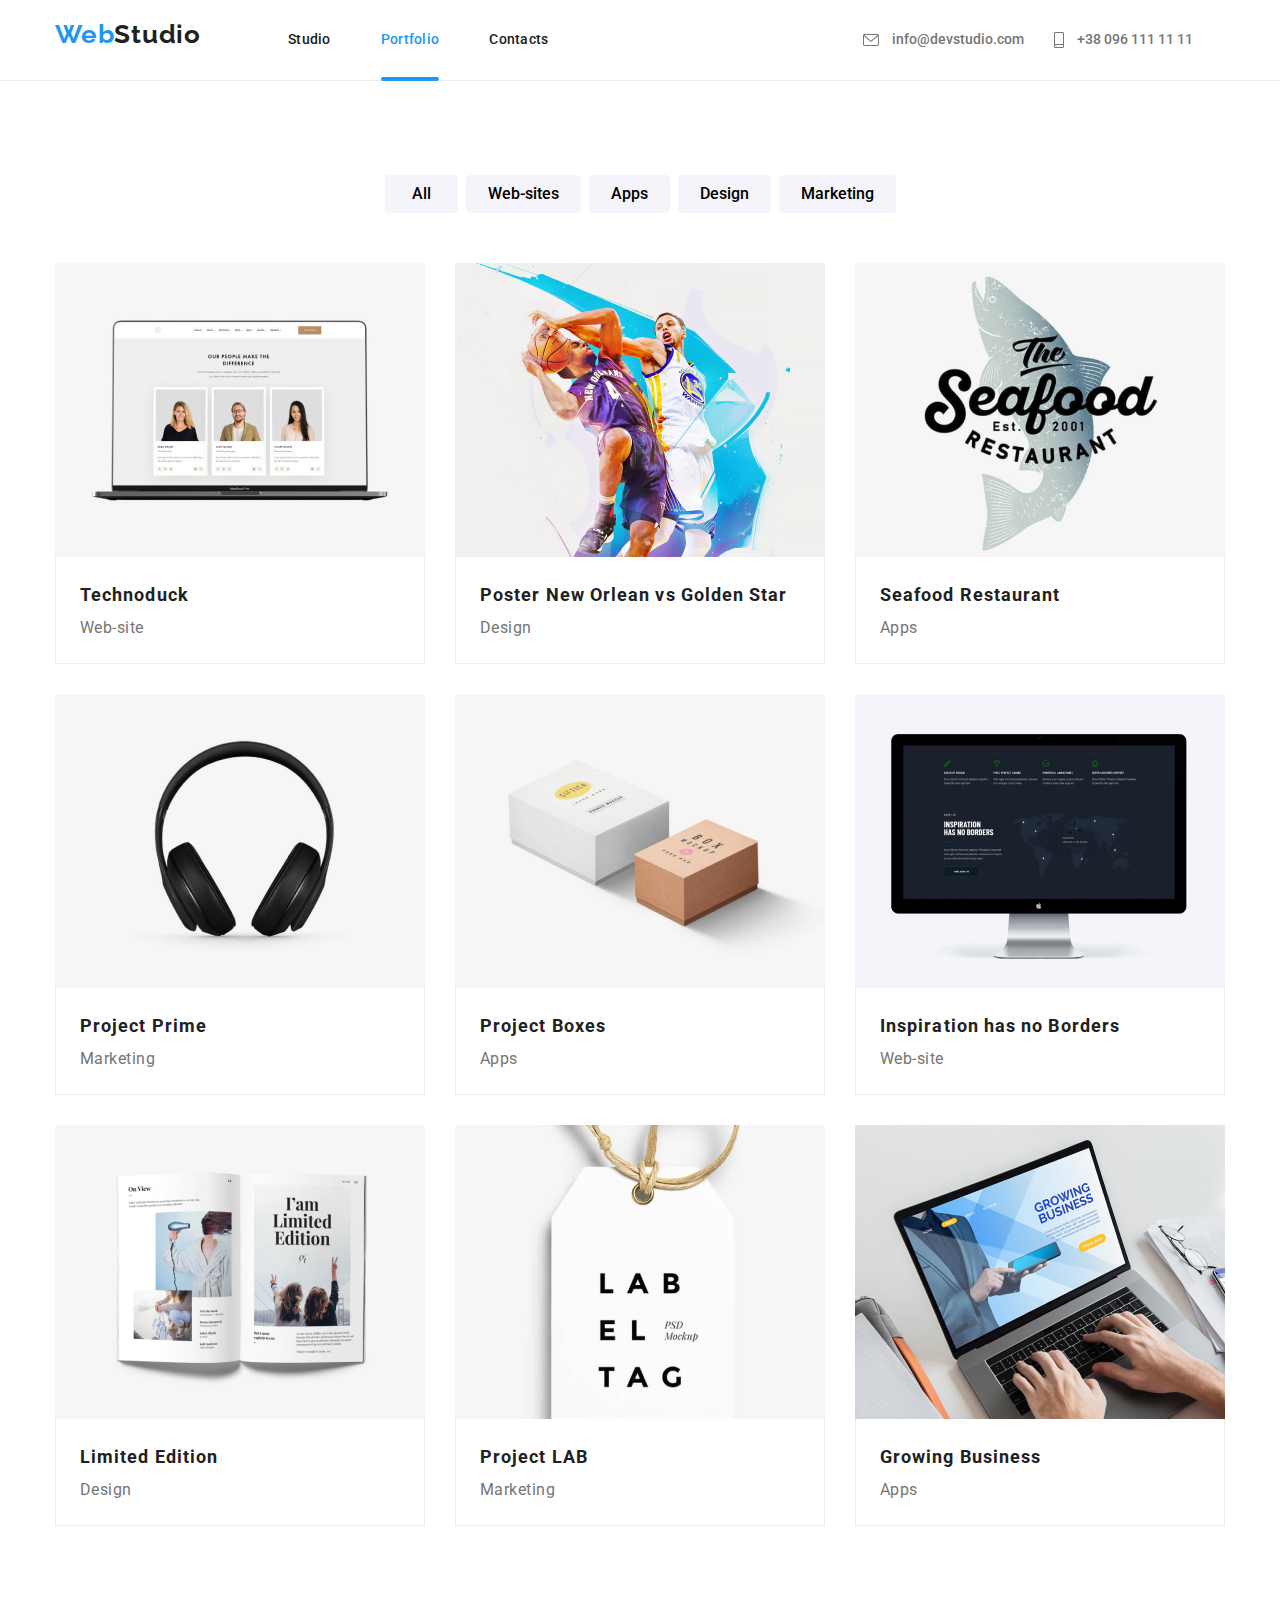
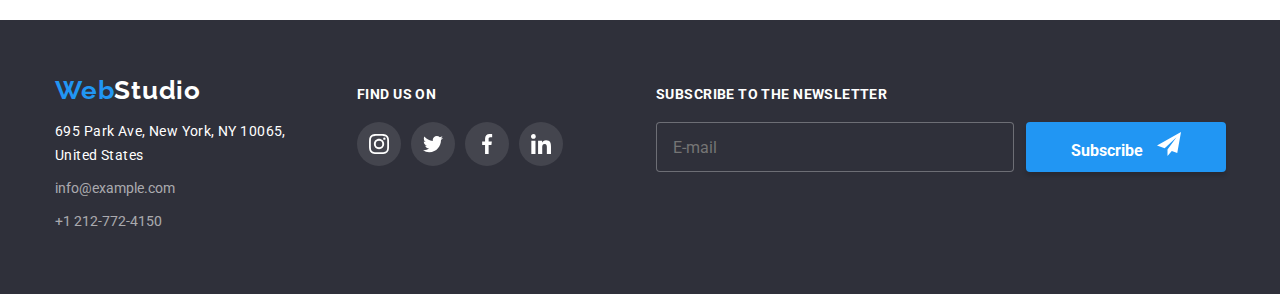
==== commit 213322c2: "+" ====
--- a/portfolio.html
+++ b/portfolio.html
@@ -144,11 +144,36 @@
              <li class="projects-card">
               <a href="#" target="_blank" class="projects-card__link">
                 <div class="projects-card__thumb">
-                 <img
-                    src="./images/portfolio/work1.jpg"
+
+                <picture>
+                <source
+                  srcset="
+                    ./images/portfolio/project1-mob.jpg    1x,
+                    ./images/portfolio/project1-mob@2x.jpg 2x
+                  "
+                  media="(max-width: 767px)"
+                />
+                <source
+                  srcset="
+                    ./images/portfolio/project1-deskop.jpg    1x,
+                    ./images/portfolio/project1-deskop@2x.jpg 2x
+                  "
+                  media="(min-width: 1200px)"
+                />
+                <source
+                  srcset="
+                    ./images/portfolio/project1-tablet.jpg    1x,
+                    ./images/portfolio/project1-tablet@2x.jpg 2x
+                  "
+                  media="(min-width: 768px)"
+                />
+
+                <img
+                    src="./images/portfolio/project1-mob.jpg"
                     alt="Web-site for Technoduck"
-                    width="370"
-                  />
+                />
+              </picture>
+
                   <div class="project-overlay">
                   <div class="project-overlay__wrapper">
                     <p class="project-overlay__text">Technoduck is a state-of-the-art coronavirus distribution platform. Companies use this platform for digital espionage and attacks on competitors' secure servers.</p>
@@ -166,11 +191,35 @@
             <li class="projects-card">
               <a href="#" target="_blank" class="projects-card__link">
                 <div class="projects-card__thumb">
-              <img
-                src="./images/portfolio/work2.jpg"
-                alt="Poster design new orleans vs golden star"
-                width="370"
-              />
+                <picture>
+                <source
+                  srcset="
+                    ./images/portfolio/project2-mob.jpg    1x,
+                    ./images/portfolio/project2-mob@2x.jpg 2x
+                  "
+                  media="(max-width: 767px)"
+                />
+                <source
+                  srcset="
+                    ./images/portfolio/project2-deskop.jpg    1x,
+                    ./images/portfolio/project2-deskop@2x.jpg 2x
+                  "
+                  media="(min-width: 1200px)"
+                />
+                <source
+                  srcset="
+                    ./images/portfolio/project2-tablet.jpg    1x,
+                    ./images/portfolio/project2-tablet@2x.jpg 2x
+                  "
+                  media="(min-width: 768px)"
+                />
+
+                <img
+                    src="./images/portfolio/project2-mob.jpg"
+                    alt="Poster design new orleans vs golden star"
+                />
+              </picture>
+
               <div class="project-overlay">
                 <div class="project-overlay__wrapper">
                   <p class="project-overlay__text">Technoduck is a state-of-the-art coronavirus distribution platform. Companies use this platform for digital espionage and attacks on competitors' secure servers.</p>
@@ -189,11 +238,35 @@
 
                 <a href="#" target="_blank" class="projects-card__link">
                   <div class="projects-card__thumb">
-                <img
-                  src="./images/portfolio/work3.jpg"
-                  alt="App for Seafood Restaurant"
-                  width="370"
-                />
+                <picture>
+                  <source
+                    srcset="
+                      ./images/portfolio/project3-mob.jpg    1x,
+                      ./images/portfolio/project3-mob@2x.jpg 2x
+                    "
+                    media="(max-width: 767px)"
+                  />
+                  <source
+                    srcset="
+                      ./images/portfolio/project3-deskop.jpg    1x,
+                      ./images/portfolio/project3-deskop@2x.jpg 2x
+                    "
+                    media="(min-width: 1200px)"
+                  />
+                  <source
+                    srcset="
+                      ./images/portfolio/project3-tablet.jpg    1x,
+                      ./images/portfolio/project3-tablet@2x.jpg 2x
+                    "
+                    media="(min-width: 768px)"
+                  />
+
+                  <img
+                      src="./images/portfolio/project3-mob.jpg"
+                      alt="App for Seafood Restaurant"
+                  />
+                </picture>
+
                 <div class="project-overlay">
                   <div class="project-overlay__wrapper">
                     <p class="project-overlay__text">Technoduck is a state-of-the-art coronavirus distribution platform. Companies use this platform for digital espionage and attacks on competitors' secure servers.</p>
@@ -210,11 +283,34 @@
             <li class="projects-card">
               <a href="#" target="_blank" class="projects-card__link">
                 <div class="projects-card__thumb">
-              <img
-                src="./images/portfolio/work4.jpg"
-                alt="Headphones"
-                width="370"
-              />
+                                  <picture>
+                <source
+                  srcset="
+                    ./images/portfolio/project4-mob.jpg    1x,
+                    ./images/portfolio/project4-mob@2x.jpg 2x
+                  "
+                  media="(max-width: 767px)"
+                />
+                <source
+                  srcset="
+                    ./images/portfolio/project4-deskop.jpg    1x,
+                    ./images/portfolio/project4-deskop@2x.jpg 2x
+                  "
+                  media="(min-width: 1200px)"
+                />
+                <source
+                  srcset="
+                    ./images/portfolio/project4-tablet.jpg    1x,
+                    ./images/portfolio/project4-tablet@2x.jpg 2x
+                  "
+                  media="(min-width: 768px)"
+                />
+
+                <img
+                    src="./images/portfolio/project4-mob.jpg"
+                    alt="Headphones"
+                />
+              </picture>
               <div class="project-overlay">
                 <div class="project-overlay__wrapper">
                   <p class="project-overlay__text">Technoduck is a state-of-the-art coronavirus distribution platform. Companies use this platform for digital espionage and attacks on competitors' secure servers.</p>
@@ -231,11 +327,34 @@
             <li class="projects-card">
               <a href="#" target="_blank" class="projects-card__link">
                 <div class="projects-card__thumb">
-              <img
-                src="./images/portfolio/work5.jpg"
+                <picture>
+                <source
+                  srcset="
+                    ./images/portfolio/project5-mob.jpg    1x,
+                    ./images/portfolio/project5-mob@2x.jpg 2x
+                  "
+                  media="(max-width: 767px)"
+                />
+                <source
+                  srcset="
+                    ./images/portfolio/project5-deskop.jpg    1x,
+                    ./images/portfolio/project5-deskop@2x.jpg 2x
+                  "
+                  media="(min-width: 1200px)"
+                />
+                <source
+                  srcset="
+                    ./images/portfolio/project5-tablet.jpg    1x,
+                    ./images/portfolio/project5-tablet@2x.jpg 2x
+                  "
+                  media="(min-width: 768px)"
+                />
+
+                <img
+                    src="./images/portfolio/project5-mob.jpg"
                 alt="App for Project Boxes"
-                width="370"
-              />
+                />
+              </picture>
               <div class="project-overlay">
                 <div class="project-overlay__wrapper">
                   <p class="project-overlay__text">Technoduck is a state-of-the-art coronavirus distribution platform. Companies use this platform for digital espionage and attacks on competitors' secure servers.</p>
@@ -253,11 +372,35 @@
             <li class="projects-card">
               <a href="#" target="_blank" class="projects-card__link">
                 <div class="projects-card__thumb">
-              <img
-                src="./images/portfolio/work6.jpg"
-                alt="Interesting design for Web-site"
-                width="370"
-              />
+                <picture>
+                <source
+                  srcset="
+                    ./images/portfolio/project6-mob.jpg    1x,
+                    ./images/portfolio/project6-mob@2x.jpg 2x
+                  "
+                  media="(max-width: 767px)"
+                />
+                <source
+                  srcset="
+                    ./images/portfolio/project6-deskop.jpg    1x,
+                    ./images/portfolio/project6-deskop@2x.jpg 2x
+                  "
+                  media="(min-width: 1200px)"
+                />
+                <source
+                  srcset="
+                    ./images/portfolio/project6-tablet.jpg    1x,
+                    ./images/portfolio/project6-tablet@2x.jpg 2x
+                  "
+                  media="(min-width: 768px)"
+                />
+
+                <img
+                    src="./images/portfolio/project6-mob.jpg"
+                    alt="Interesting design for Web-site"
+                />
+              </picture>
+
               <div class="project-overlay">
                 <div class="project-overlay__wrapper">
                   <p class="project-overlay__text">Technoduck is a state-of-the-art coronavirus distribution platform. Companies use this platform for digital espionage and attacks on competitors' secure servers.</p>
@@ -274,11 +417,34 @@
             <li class="projects-card">
               <a href="#" target="_blank" class="projects-card__link">
                 <div class="projects-card__thumb">
-              <img
-                src="./images/portfolio/work7.jpg"
-                alt="Brochure design"
-                width="370"
-              />
+                  <picture>
+                <source
+                  srcset="
+                    ./images/portfolio/project7-mob.jpg    1x,
+                    ./images/portfolio/project7-mob@2x.jpg 2x
+                  "
+                  media="(max-width: 767px)"
+                />
+                <source
+                  srcset="
+                    ./images/portfolio/project7-deskop.jpg    1x,
+                    ./images/portfolio/project7-deskop@2x.jpg 2x
+                  "
+                  media="(min-width: 1200px)"
+                />
+                <source
+                  srcset="
+                    ./images/portfolio/project7-tablet.jpg    1x,
+                    ./images/portfolio/project7-tablet@2x.jpg 2x
+                  "
+                  media="(min-width: 768px)"
+                />
+
+                <img
+                    src="./images/portfolio/project7-mob.jpg"
+                    alt="Brochure design"
+                />
+              </picture>
               <div class="project-overlay">
                 <div class="project-overlay__wrapper">
                   <p class="project-overlay__text">Technoduck is a state-of-the-art coronavirus distribution platform. Companies use this platform for digital espionage and attacks on competitors' secure servers.</p>
@@ -295,11 +461,34 @@
             <li class="projects-card">
               <a href="#" target="_blank" class="projects-card__link">
                 <div class="projects-card__thumb">
-              <img
-                src="./images/portfolio/work8.jpg"
-                alt="Project LAB tag"
-                width="370"
-              />
+                    <picture>
+                <source
+                  srcset="
+                    ./images/portfolio/project8-mob.jpg    1x,
+                    ./images/portfolio/project8-mob@2x.jpg 2x
+                  "
+                  media="(max-width: 767px)"
+                />
+                <source
+                  srcset="
+                    ./images/portfolio/project8-deskop.jpg    1x,
+                    ./images/portfolio/project8-deskop@2x.jpg 2x
+                  "
+                  media="(min-width: 1200px)"
+                />
+                <source
+                  srcset="
+                    ./images/portfolio/project8-tablet.jpg    1x,
+                    ./images/portfolio/project8-tablet@2x.jpg 2x
+                  "
+                  media="(min-width: 768px)"
+                />
+
+                <img
+                    src="./images/portfolio/project8-mob.jpg"
+                    alt="Project LAB tag"
+                />
+              </picture>
               <div class="project-overlay">
                 <div class="project-overlay__wrapper">
                   <p class="project-overlay__text">Technoduck is a state-of-the-art coronavirus distribution platform. Companies use this platform for digital espionage and attacks on competitors' secure servers.</p>
@@ -317,11 +506,34 @@
             <li class="projects-card">
               <a href="#" target="_blank" class="projects-card__link">
               <div class="projects-card__thumb">
-              <img
-                src="./images/portfolio/work9.jpg"
-                alt="Deleloping apps for growing Business"
-                width="370"
-              />
+                 <picture>
+                <source
+                  srcset="
+                    ./images/portfolio/project9-mob.jpg    1x,
+                    ./images/portfolio/project9-mob@2x.jpg 2x
+                  "
+                  media="(max-width: 767px)"
+                />
+                <source
+                  srcset="
+                    ./images/portfolio/project9-deskop.jpg    1x,
+                    ./images/portfolio/project9-deskop@2x.jpg 2x
+                  "
+                  media="(min-width: 1200px)"
+                />
+                <source
+                  srcset="
+                    ./images/portfolio/project9-tablet.jpg    1x,
+                    ./images/portfolio/project9-tablet@2x.jpg 2x
+                  "
+                  media="(min-width: 768px)"
+                />
+
+                <img
+                    src="./images/portfolio/project9-mob.jpg"
+                    alt="Deleloping apps for growing Business"
+                />
+              </picture>
 
               <div class="project-overlay">
                 <div class="project-overlay__wrapper">
--- a/css/main.min.css
+++ b/css/main.min.css
@@ -1 +1 @@
-h1,h2,h3,p,ul{margin:0;padding:0}img{display:block;max-width:100%;height:auto}.page{background-color:#fff;color:#757575;font-family:Roboto,sans-serif}.container{max-width:480px;padding-left:15px;padding-right:15px;margin-left:auto;margin-right:auto}@media screen and (min-width: 768px){.container{max-width:768px}}@media screen and (min-width: 1200px){.container{max-width:1200px}}.visually-hidden{position:absolute;width:1px;height:1px;margin:-1px;border:0;padding:0;white-space:nowrap;-webkit-clip-path:inset(100%);clip-path:inset(100%);clip:rect(0 0 0 0);overflow:hidden}.button{display:inline-block;align-items:center;height:50px;background-color:#2196f3;color:#fff;box-shadow:0px 4px 4px rgba(0,0,0,.15);transition:background-color 250ms cubic-bezier(0.4, 0, 0.2, 1);font-weight:700;line-height:1.8;font-family:inherit;font-style:normal;border-radius:4px;border:none;cursor:pointer}.button:hover{background-color:#188ce8}@media screen and (max-width: 1199px){.section{padding-top:60px;padding-bottom:60px}}@media screen and (min-width: 1200px){.section{padding-top:94px;padding-bottom:94px}}.features,.examples-list,.members-list,.contacts-list,.icons-list,.customers-list{list-style:none}.section__title{margin-bottom:30px;color:#212121;font-weight:700;line-height:1.16;text-align:center}@media screen and (max-width: 1199px){.section__title{margin-bottom:50px;font-size:28px}}@media screen and (min-width: 1200px){.section__title{margin-bottom:50px;font-size:36px}}.button-form,.close-modal,.customers-list__icon,.icons-list__link,.icons-list,.examples-wrapper,.features__icon{display:flex;justify-content:center;align-items:center}.page__header{border-bottom:1px solid #ececec}.menu-site{display:flex;align-items:center}.logo{display:block;color:#2196f3;font-family:"Raleway";font-weight:700;font-size:24px;line-height:.8;letter-spacing:.03em;text-decoration:none}@media screen and (min-width: 768px){.logo{font-size:26px}}.logo--header{padding-top:16px;padding-bottom:16px}@media screen and (min-width: 768px){.logo--header{padding-top:26px;padding-bottom:26px}}@media screen and (min-width: 1200px){.logo--header{padding-top:24px;padding-bottom:25px}}.logo--black{color:#212121}.nav{display:flex;position:relative}.nav-site{display:flex;font-weight:500;font-size:14px;line-height:1.14;list-style:none}.nav-contacts{margin-left:96px;font-weight:500;font-size:12px;line-height:1.16;list-style:none}@media screen and (min-width: 1200px){.nav-contacts{display:flex;margin-left:314px;font-size:14px;line-height:1.14}}.nav-site__item:not(:first-child){margin-left:50px}.nav-site__item:first-child{margin-left:87px}.header-icon{transition:250ms cubic-bezier(0.4, 0, 0.2, 1)}.header-icon:hover,.header-icon:focus{fill:#2196f3}.nav-site__link{display:block;padding-top:32px;padding-bottom:32px;color:#212121;letter-spacing:.02em;font-size:14px;text-decoration:none;transition:250ms cubic-bezier(0.4, 0, 0.2, 1)}.nav-site__link:hover,.nav-site__link:focus{color:#2196f3}.nav-site__link--active{color:#2196f3;position:relative}.nav-contacts__link{display:inline;vertical-align:middle;color:#757575;fill:currentColor;transition:250ms cubic-bezier(0.4, 0, 0.2, 1);text-decoration:none}.nav-contacts__link:hover,.nav-contacts__link:focus{color:#2196f3}@media screen and (min-width: 1200px){.nav-contacts__link{padding-top:32px;padding-bottom:32px}}@media screen and (max-width: 1199.5px){.nav-contacts__item:first-child{margin-bottom:10px}}@media screen and (min-width: 1200px){.nav-contacts__item:not(:first-child){margin-left:30px}}.nav-site__link--active::after{content:"";display:inline-block;left:0;bottom:-1px;width:100%;height:4px;position:absolute;background-color:#2196f3;border-radius:2px}.nav-contacts__icon{margin-right:10px;vertical-align:middle;transition:fill 250ms cubic-bezier(0.4, 0, 0.2, 1)}.hero{text-align:center;padding-top:118px;padding-bottom:118px;margin-left:auto;margin-right:auto;max-width:480px;background-color:#2f303a;color:#fff;background-image:linear-gradient(rgba(47, 48, 58, 0.4), rgba(47, 48, 58, 0.4)),url(../images/hero-480.jpg);background-repeat:no-repeat;background-size:cover;background-position:center;letter-spacing:.06em}@media screen and (min-device-pixel-ratio: 2),(-webkit-min-device-pixel-ratio: 2),(min-resolution: 192dpi),(min-resolution: 2dppx){.hero{background-image:linear-gradient(rgba(47, 48, 58, 0.4), rgba(47, 48, 58, 0.4)),url(../images/hero-480@2x.jpg)}}@media screen and (min-width: 768px){.hero{max-width:768px;background-image:linear-gradient(rgba(47, 48, 58, 0.4), rgba(47, 48, 58, 0.4)),url(../images/hero-768.jpg)}}@media screen and (min-width: 768px)and (min-device-pixel-ratio: 2),screen and (min-width: 768px)and (-webkit-min-device-pixel-ratio: 2),screen and (min-width: 768px)and (min-resolution: 192dpi),screen and (min-width: 768px)and (min-resolution: 2dppx){.hero{background-image:linear-gradient(rgba(47, 48, 58, 0.4), rgba(47, 48, 58, 0.4)),url(../images/hero-768@2x.jpg)}}@media screen and (min-width: 1200px){.hero{padding-top:200px;padding-bottom:200px;max-width:1600px;background-image:linear-gradient(rgba(47, 48, 58, 0.4), rgba(47, 48, 58, 0.4)),url(../images/hero-1200.jpg)}}@media screen and (min-width: 1200px)and (min-device-pixel-ratio: 2),screen and (min-width: 1200px)and (-webkit-min-device-pixel-ratio: 2),screen and (min-width: 1200px)and (min-resolution: 192dpi),screen and (min-width: 1200px)and (min-resolution: 2dppx){.hero{background-image:linear-gradient(rgba(47, 48, 58, 0.4), rgba(47, 48, 58, 0.4)),url(../images/hero-1200@2x.jpg)}}.hero-container{width:360px;max-width:1600px}@media screen and (min-width: 1200px){.hero-container{width:696px}}.hero-container__title{margin-bottom:30px;font-weight:900;font-size:26px;line-height:0,6;text-transform:uppercase}@media screen and (min-width: 1200px){.hero-container__title{font-size:44px;line-height:1,36}}.hero-container__button{padding:10px 32px;min-width:216px}@media screen and (min-width: 768px){.features{display:flex;flex-wrap:wrap;gap:30px}}@media screen and (min-width: 1200px){.features{gap:0}}@media screen and (min-width: 480px){.features__item{width:450px}}@media screen and (min-width: 768px){.features__item{width:calc((100% - 30px)/2)}}@media screen and (min-width: 1200px){.features__item{width:calc((100% - 90px)/4)}}@media screen and (max-width: 767px){.features__item:not(:last-child){margin-bottom:30px}}@media screen and (min-width: 1200px){.features__item:not(:first-child){margin-left:30px}}.features__title{margin-bottom:10px;font-weight:700;line-height:1.14;text-transform:uppercase;color:#212121;font-size:14px}@media screen and (max-width: 767px){.features__title{text-align:center}}.features__text{line-height:1.71;font-size:14px;letter-spacing:.03em}.features__icon{height:120px;background-color:#f5f4fa;margin-bottom:30px;border-radius:4px}@media screen and (max-width: 767px){.features__icon{max-width:450px}}@media screen and (min-width: 767px){.features__icon{width:354px}}@media screen and (min-width: 1200px){.features__icon{width:270px}}.work-examples{padding-top:0}@media screen and (max-width: 1199.5px){.work-examples{display:none}}.examples-list{display:flex;justify-content:space-between}.examples-list__item{position:relative}.examples-wrapper__title{font-weight:700;line-height:1.14;text-transform:uppercase;font-size:14px;color:#fff}.examples-wrapper{position:absolute;left:0;bottom:0;width:100%;height:70px;background-color:rgba(47,48,58,.8)}.team-members{text-align:center;background-color:#f5f4fa}@media screen and (min-width: 768px){.members-list{display:flex;flex-wrap:wrap;gap:30px}}@media screen and (min-width: 1200px){.members-list{justify-content:space-between}}.members-list__item{background-color:#fff;box-shadow:0px 1px 3px rgba(0,0,0,.12),0px 1px 1px rgba(0,0,0,.14),0px 2px 1px rgba(0,0,0,.2);border-radius:0px 0px 4px 4px}@media screen and (max-width: 767px){.members-list__item:not(:last-child){margin-bottom:30px}}.team-member__name,.team-member__position{line-height:1.18;text-align:center;font-size:16px}.team-member__name{margin-bottom:10px;font-weight:500;color:#212121}.team-member__position{margin-bottom:16px}.team-member{padding:30px}.icons-list{margin-left:auto;margin-right:auto}.icons-list__link{width:44px;height:44px;border-radius:50px;background-color:#fff;color:#afb1b8;fill:currentColor;transition:color 250ms cubic-bezier(0.4, 0, 0.2, 1),background-color 250ms cubic-bezier(0.4, 0, 0.2, 1)}.icons-list__link:hover,.icons-list__link:focus{color:#fff;background-color:#2196f3}.icons-list>li:not(:first-child){margin-left:10px}@media screen and (max-width: 767px){.regular-customers{display:none}}.customers-list{display:flex;flex-wrap:wrap;gap:30px;align-items:center;margin-left:auto;margin-right:auto}@media screen and (max-width: 480px){.customers-list{width:450px;gap:30px}}.customers-list__item{width:calc((100% - 60px)/3)}@media screen and (min-width: 1200px){.customers-list__item{width:calc((100% - 150px)/6)}}.customers-list__icon{height:92px;background-color:#fff;color:#afb1b8;border:1px solid #afb1b8;border-radius:4px;border-color:#afb1b8;transition:color 250ms cubic-bezier(0.4, 0, 0.2, 1),border-color 250ms cubic-bezier(0.4, 0, 0.2, 1);fill:currentColor}.customers-list__icon:hover,.customers-list__icon:focus{color:#2196f3;border-color:#2196f3}.logo--white{color:#fff}.page-footer{margin-left:auto;margin-right:auto;padding-top:60px;padding-bottom:60px;font-size:14px;line-height:1.71;background-color:#2f303a}@media screen and (max-width: 1199px){.page-footer{text-align:center}}.footer-contacts{display:block;color:#fff;font-style:normal}@media screen and (max-width: 767px){.footer-contacts{margin-bottom:60px}}@media screen and (max-width: 1199px){.block-contacts{margin-bottom:60px}}@media screen and (min-width: 768px)and (max-width: 1199px){.block-contacts{margin-right:165px}}.contacts-list__link{color:rgba(255,255,255,.6);transition:250ms cubic-bezier(0.4, 0, 0.2, 1);text-decoration:none}.contacts-list__link:hover,.contacts-list__link:focus{color:#2196f3}.contacts-list__item:first-child{margin-bottom:9px}.footer-contacts__address{margin:auto;width:232px;margin-bottom:9px;letter-spacing:.03em}.logo--footer{display:block;margin-bottom:20px}@media screen and (min-width: 768px){.footer-design{display:flex;align-items:baseline}}@media screen and (max-width: 1199px){.footer-design{flex-wrap:wrap;justify-content:center}}.join__title{display:inline-block;margin-bottom:20px;text-transform:uppercase;color:#fff;font-size:14px;font-weight:700;line-height:1.14;letter-spacing:.03em;text-transform:uppercase}@media screen and (max-width: 767px){.join{margin-bottom:60px}}@media screen and (min-width: 1200px){.join{margin-left:70px}}.join-bg{background-color:rgba(255,255,255,.1);color:#fff;fill:currentColor}.form__field{display:flex;flex-direction:column}.join__title,.subscribe__text{text-transform:uppercase;color:#fff;font-size:14px;font-weight:700;line-height:1.14;letter-spacing:.03em;text-transform:uppercase}.subscribe__text{display:inline-block;margin-bottom:20px}.subscribe{display:block}@media screen and (min-width: 1200px){.subscribe{margin-left:93px;width:570px}}@media screen and (min-width: 1200px){.subscribe__form{display:flex}}.subscribe__form input{width:100%;height:50px;padding:15px 16px;font-size:16px;line-height:1.25;color:rgba(255,255,255,.6);background-color:#2f303a;border:1px solid rgba(255,255,255,.3);border-radius:4px}@media screen and (max-width: 1199px){.subscribe__form input{margin-bottom:20px}}@media screen and (min-width: 1200px){.subscribe__form input{width:358px}}.subscribe__button{width:200px;padding:10px 28px;margin:0;font-size:16px}@media screen and (min-width: 1200px){.subscribe__button{margin-left:12px}}.svg-subscribe{margin-left:10px}.backdrop{position:fixed;top:0;left:0;width:100%;height:100%;background-color:rgba(0,0,0,.2);opacity:1;transition:opacity 250ms cubic-bezier(0.4, 0, 0.2, 1),visibility 250ms cubic-bezier(0.4, 0, 0.2, 1)}@media screen and (max-width: 768px){.backdrop{padding:94px 15px}}.backdrop.is-hidden{opacity:0;pointer-events:none;visibility:hidden}.backdrop.is-hidden .backdrop.is-hidden{transform:translate(-50%, -50%) scale(0.9)}.modal{padding:40px;position:relative;background-color:#fff;box-shadow:0px 1px 3px rgba(0,0,0,.12),0px 1px 1px rgba(0,0,0,.14),0px 2px 1px rgba(0,0,0,.2);border-radius:4px}@media screen and (min-width: 768px){.modal{position:absolute;width:450px;top:50%;left:50%;transition:transform 250ms cubic-bezier(0.4, 0, 0.2, 1);transform:translate(-50%, -50%) scale(1)}}@media screen and (min-width: 1200px){.modal{width:528px}}.modal-btn{display:flex}.close-modal{position:absolute;top:8px;right:8px;width:30px;height:30px;background-color:#fff;border:1px solid rgba(0,0,0,.1);color:#212121;transition:color 250ms cubic-bezier(0.4, 0, 0.2, 1);fill:currentColor;border-radius:50px;cursor:pointer}.close-modal:hover,.close-modal:focus{color:#2196f3}.form{display:flex;flex-direction:column}.form__name{display:flex;text-align:center;margin-bottom:12px;font-weight:700;font-size:20px;line-height:1.15;letter-spacing:.03em;color:#212121}.form__field{position:relative;font-size:12px;line-height:1.16;letter-spacing:.01em}.form__field:not(:last-child){margin-bottom:10px}.form__field:nth-child(5){margin-bottom:30px}.form__field input{margin-top:4px}.form__input{height:40px;padding-left:42px;border:1px solid rgba(33,33,33,.2);border-radius:4px;color:#212121;transition:border 250ms cubic-bezier(0.4, 0, 0.2, 1)}.form__input:focus{outline:none;border:1px solid #2196f3}.form__input:focus+.svg-form{fill:#2196f3}.svg-form{position:absolute;bottom:11px;left:12px;transition:fill 250ms cubic-bezier(0.4, 0, 0.2, 1)}.form__comment{resize:none;height:120px;margin-top:4px;padding:12px 16px;border:1px solid rgba(33,33,33,.2);border-radius:4px;color:#212121}.form__comment:focus{outline:none;border:1px solid #2196f3}.form__comment::-moz-placeholder{color:rgba(117,117,117,.5)}.form__comment:-ms-input-placeholder{color:rgba(117,117,117,.5)}.form__comment::placeholder{color:rgba(117,117,117,.5)}.form__checkbox{display:inline-block;margin-bottom:30px;padding-left:12px;font-size:12px;line-height:1.16;letter-spacing:.01em}.icon-check{display:inline-block;vertical-align:middle;width:16px;height:15px;margin-right:8px;border:2px solid #212121;border-radius:4px}.form__agreement:focus+.icon-check{border:2px solid #2196f3}.form__agreement:checked+.icon-check{border:none;background-color:#2196f3;background-image:url(../images/icon-check.svg);background-size:contain;background-origin:border-box}.form__agreement{-webkit-appearance:none;-moz-appearance:none;appearance:none}.agreement__link{color:#2196f3}.button-form{margin-left:auto;margin-right:auto;width:200px}.menu-toggle{position:absolute;top:5px;right:15px;margin:0;padding:0;border:none;background-color:rgba(0,0,0,0);cursor:pointer;overflow:hidden}@media screen and (min-width: 768px){.menu-toggle{display:none}}@media screen and (max-width: 767px){.menu-site{display:none}}.icon-menu{color:#212121;transition:color 250ms cubic-bezier(0.4, 0, 0.2, 1);fill:currentColor;cursor:pointer}.icon-menu:hover,.icon-menu:focus{color:#2196f3}.menu-container{position:fixed;top:0;left:0;width:100vw;height:100vh;padding:40px 48px;background-color:#fff;transform:translateX(100%);transition:transform 250ms cubic-bezier(0.4, 0, 0.2, 1);z-index:999;overflow:scroll}.menu-container.is-open{transform:translateX(0)}.mobile-menu{margin-bottom:302px;list-style:none}.mobile-menu__link{color:#212121;font-size:40px;font-weight:500;font-size:40px;line-height:0,8;letter-spacing:.02em;text-decoration:none;overflow:hidden;transition:250ms cubic-bezier(0.4, 0, 0.2, 1)}.mobile-menu__link:hover,.mobile-menu__link:focus{color:#2196f3}.mobile-menu__item:not(:last-child){margin-bottom:32px}.menu-contacts{margin-bottom:64px;font-weight:500;font-size:24px;line-height:.85;letter-spacing:.02em;list-style:none}.menu-contacts__item:first-child{margin-bottom:32px}.menu-contacts__link{color:#757575;letter-spacing:.02em;text-decoration:none;transition:250ms cubic-bezier(0.4, 0, 0.2, 1)}.menu-contacts__link:hover,.menu-contacts__link:focus{font-size:34px;color:#2196f3}.menu-sm{display:flex;font-size:18px;line-height:0,8;list-style:none}.menu-sm__item:not(:last-child){padding:0px 10px;border-right:1px solid rgba(33,33,33,.2)}.menu-sm__item:last-child{padding-left:10px}.menu-sm__item:first-child{padding-left:0}.menu-sm__link{text-decoration:none;color:#2196f3}.filter-list__button{display:inline-block;padding:6px 22px;min-width:73px;align-items:center;background-color:#f5f4fa;font-weight:500;line-height:1.62;cursor:pointer;font-family:inherit;border:none;border-radius:4px;transition:color 250ms cubic-bezier(0.4, 0, 0.2, 1),background-color 250ms cubic-bezier(0.4, 0, 0.2, 1),box-shadow 250ms cubic-bezier(0.4, 0, 0.2, 1)}.filter-list__button:hover,.filter-list__button:focus{background-color:#2196f3;color:#f5f4fa;box-shadow:0px 3px 1px rgba(0,0,0,.1),0px 1px 2px rgba(0,0,0,.08),0px 2px 2px rgba(0,0,0,.12)}.filter--active{background-color:#2196f3;color:#f5f4fa;box-shadow:0px 3px 1px rgba(0,0,0,.1),0px 1px 2px rgba(0,0,0,.08),0px 2px 2px rgba(0,0,0,.12)}.filter-list{display:flex;flex-wrap:wrap;margin-bottom:50px;list-style:none}.filter-list__item:not(:first-child){margin-left:8px}.projects-list{display:flex;flex-wrap:wrap;box-sizing:border-box;list-style:none;gap:30px}.projects-card__link{display:block;transition:box-shadow 250ms cubic-bezier(0.4, 0, 0.2, 1);text-decoration:none}.projects-card__link:hover,.projects-card__link:focus{box-shadow:0px 1px 1px rgba(0,0,0,.12),0px 4px 4px rgba(0,0,0,.06),1px 4px 6px rgba(0,0,0,.16)}.projects-card__name{font-weight:700;font-size:18px;line-height:2;letter-spacing:.06em;color:#212121}.projects-card{width:370px;cursor:pointer;transition:box-shadow 250ms cubic-bezier(0.4, 0, 0.2, 1)}.projects-card__work-type{line-height:1.87;letter-spacing:.03em;color:#757575}.projects-card__content{width:370px;padding:20px 24px;border-right:1px solid #eee;border-left:1px solid #eee;border-bottom:1px solid #eee}.projects-card__thumb{position:relative;overflow:hidden}.project-overlay{position:absolute;left:0;top:0;width:100%;height:100%;background-color:rgba(33,150,243,.9);transform:translateY(101%);transition:transform 250ms cubic-bezier(0.4, 0, 0.2, 1)}.projects-card__link:hover .project-overlay,.projects-card__link:focus .project-overlay{transform:translateY(0)}.project-overlay__wrapper{display:flex;position:absolute;left:0;top:0;width:100%;height:100%;opacity:0;transition:opacity 250ms cubic-bezier(0.4, 0, 0.2, 1)}.projects-card__link:hover .project-overlay__wrapper,.projects-card__link:focus .project-overlay__wrapper{opacity:1}.project-overlay__text{padding:63px 24px;color:#fff;font-size:18px;line-height:1.5;letter-spacing:.03em}/*# sourceMappingURL=main.min.css.map */+h1,h2,h3,p,ul{margin:0;padding:0}img{display:block;max-width:100%;height:auto}.page{background-color:#fff;color:#757575;font-family:Roboto,sans-serif}.container{max-width:480px;padding-left:15px;padding-right:15px;margin-left:auto;margin-right:auto}@media screen and (min-width: 768px){.container{max-width:768px}}@media screen and (min-width: 1200px){.container{max-width:1200px}}.visually-hidden{position:absolute;width:1px;height:1px;margin:-1px;border:0;padding:0;white-space:nowrap;-webkit-clip-path:inset(100%);clip-path:inset(100%);clip:rect(0 0 0 0);overflow:hidden}.button{display:inline-block;align-items:center;height:50px;background-color:#2196f3;color:#fff;box-shadow:0px 4px 4px rgba(0,0,0,.15);transition:background-color 250ms cubic-bezier(0.4, 0, 0.2, 1);font-weight:700;line-height:1.8;font-family:inherit;font-style:normal;border-radius:4px;border:none;cursor:pointer}.button:hover{background-color:#188ce8}@media screen and (max-width: 1199px){.section{padding-top:60px;padding-bottom:60px}}@media screen and (min-width: 1200px){.section{padding-top:94px;padding-bottom:94px}}.features,.examples-list,.members-list,.contacts-list,.icons-list,.customers-list{list-style:none}.section__title{margin-bottom:30px;color:#212121;font-weight:700;line-height:1.16;text-align:center}@media screen and (max-width: 1199px){.section__title{margin-bottom:50px;font-size:28px}}@media screen and (min-width: 1200px){.section__title{margin-bottom:50px;font-size:36px}}.button-form,.close-modal,.customers-list__icon,.icons-list__link,.icons-list,.examples-wrapper,.features__icon{display:flex;justify-content:center;align-items:center}.page__header{border-bottom:1px solid #ececec}.menu-site{display:flex;align-items:center}.logo{display:block;color:#2196f3;font-family:"Raleway";font-weight:700;font-size:24px;line-height:.8;letter-spacing:.03em;text-decoration:none}@media screen and (min-width: 768px){.logo{font-size:26px}}.logo--header{padding-top:16px;padding-bottom:16px}@media screen and (min-width: 768px){.logo--header{padding-top:26px;padding-bottom:26px}}@media screen and (min-width: 1200px){.logo--header{padding-top:24px;padding-bottom:25px}}.logo--black{color:#212121}.nav{display:flex;position:relative}.nav-site{display:flex;font-weight:500;font-size:14px;line-height:1.14;list-style:none}.nav-contacts{margin-left:96px;font-weight:500;font-size:12px;line-height:1.16;list-style:none}@media screen and (min-width: 1200px){.nav-contacts{display:flex;margin-left:314px;font-size:14px;line-height:1.14}}.nav-site__item:not(:first-child){margin-left:50px}.nav-site__item:first-child{margin-left:87px}.header-icon{transition:250ms cubic-bezier(0.4, 0, 0.2, 1)}.header-icon:hover,.header-icon:focus{fill:#2196f3}.nav-site__link{display:block;padding-top:32px;padding-bottom:32px;color:#212121;letter-spacing:.02em;font-size:14px;text-decoration:none;transition:250ms cubic-bezier(0.4, 0, 0.2, 1)}.nav-site__link:hover,.nav-site__link:focus{color:#2196f3}.nav-site__link--active{color:#2196f3;position:relative}.nav-contacts__link{display:inline;vertical-align:middle;color:#757575;fill:currentColor;transition:250ms cubic-bezier(0.4, 0, 0.2, 1);text-decoration:none}.nav-contacts__link:hover,.nav-contacts__link:focus{color:#2196f3}@media screen and (min-width: 1200px){.nav-contacts__link{padding-top:32px;padding-bottom:32px}}@media screen and (max-width: 1199.5px){.nav-contacts__item:first-child{margin-bottom:10px}}@media screen and (min-width: 1200px){.nav-contacts__item:not(:first-child){margin-left:30px}}.nav-site__link--active::after{content:"";display:inline-block;left:0;bottom:-1px;width:100%;height:4px;position:absolute;background-color:#2196f3;border-radius:2px}.nav-contacts__icon{margin-right:10px;vertical-align:middle;transition:fill 250ms cubic-bezier(0.4, 0, 0.2, 1)}.hero{text-align:center;padding-top:118px;padding-bottom:118px;margin-left:auto;margin-right:auto;max-width:480px;background-color:#2f303a;color:#fff;background-image:linear-gradient(rgba(47, 48, 58, 0.4), rgba(47, 48, 58, 0.4)),url(../images/hero-480.jpg);background-repeat:no-repeat;background-size:cover;background-position:center;letter-spacing:.06em}@media screen and (min-device-pixel-ratio: 2),(-webkit-min-device-pixel-ratio: 2),(min-resolution: 192dpi),(min-resolution: 2dppx){.hero{background-image:linear-gradient(rgba(47, 48, 58, 0.4), rgba(47, 48, 58, 0.4)),url(../images/hero-480@2x.jpg)}}@media screen and (min-width: 768px){.hero{max-width:768px;background-image:linear-gradient(rgba(47, 48, 58, 0.4), rgba(47, 48, 58, 0.4)),url(../images/hero-768.jpg)}}@media screen and (min-width: 768px)and (min-device-pixel-ratio: 2),screen and (min-width: 768px)and (-webkit-min-device-pixel-ratio: 2),screen and (min-width: 768px)and (min-resolution: 192dpi),screen and (min-width: 768px)and (min-resolution: 2dppx){.hero{background-image:linear-gradient(rgba(47, 48, 58, 0.4), rgba(47, 48, 58, 0.4)),url(../images/hero-768@2x.jpg)}}@media screen and (min-width: 1200px){.hero{padding-top:200px;padding-bottom:200px;max-width:1600px;background-image:linear-gradient(rgba(47, 48, 58, 0.4), rgba(47, 48, 58, 0.4)),url(../images/hero-1200.jpg)}}@media screen and (min-width: 1200px)and (min-device-pixel-ratio: 2),screen and (min-width: 1200px)and (-webkit-min-device-pixel-ratio: 2),screen and (min-width: 1200px)and (min-resolution: 192dpi),screen and (min-width: 1200px)and (min-resolution: 2dppx){.hero{background-image:linear-gradient(rgba(47, 48, 58, 0.4), rgba(47, 48, 58, 0.4)),url(../images/hero-1200@2x.jpg)}}.hero-container{width:360px;max-width:1600px}@media screen and (min-width: 1200px){.hero-container{width:696px}}.hero-container__title{margin-bottom:30px;font-weight:900;font-size:26px;line-height:0,6;text-transform:uppercase}@media screen and (min-width: 1200px){.hero-container__title{font-size:44px;line-height:1,36}}.hero-container__button{padding:10px 32px;min-width:216px}@media screen and (min-width: 768px){.features{display:flex;flex-wrap:wrap;gap:30px}}@media screen and (min-width: 1200px){.features{gap:0}}@media screen and (min-width: 480px){.features__item{width:450px}}@media screen and (min-width: 768px){.features__item{width:calc((100% - 30px)/2)}}@media screen and (min-width: 1200px){.features__item{width:calc((100% - 90px)/4)}}@media screen and (max-width: 767px){.features__item:not(:last-child){margin-bottom:30px}}@media screen and (min-width: 1200px){.features__item:not(:first-child){margin-left:30px}}.features__title{margin-bottom:10px;font-weight:700;line-height:1.14;text-transform:uppercase;color:#212121;font-size:14px}@media screen and (max-width: 767px){.features__title{text-align:center}}.features__text{line-height:1.71;font-size:14px;letter-spacing:.03em}.features__icon{height:120px;background-color:#f5f4fa;margin-bottom:30px;border-radius:4px}@media screen and (max-width: 767px){.features__icon{max-width:450px}}@media screen and (min-width: 767px){.features__icon{width:354px}}@media screen and (min-width: 1200px){.features__icon{width:270px}}.work-examples{padding-top:0}@media screen and (max-width: 1199.5px){.work-examples{display:none}}.examples-list{display:flex;justify-content:space-between}.examples-list__item{position:relative}.examples-wrapper__title{font-weight:700;line-height:1.14;text-transform:uppercase;font-size:14px;color:#fff}.examples-wrapper{position:absolute;left:0;bottom:0;width:100%;height:70px;background-color:rgba(47,48,58,.8)}.team-members{text-align:center;background-color:#f5f4fa}@media screen and (min-width: 768px){.members-list{display:flex;flex-wrap:wrap;gap:30px}}@media screen and (min-width: 1200px){.members-list{justify-content:space-between}}.members-list__item{background-color:#fff;box-shadow:0px 1px 3px rgba(0,0,0,.12),0px 1px 1px rgba(0,0,0,.14),0px 2px 1px rgba(0,0,0,.2);border-radius:0px 0px 4px 4px}@media screen and (max-width: 767px){.members-list__item:not(:last-child){margin-bottom:30px}}.team-member__name,.team-member__position{line-height:1.18;text-align:center;font-size:16px}.team-member__name{margin-bottom:10px;font-weight:500;color:#212121}.team-member__position{margin-bottom:16px}.team-member{padding:30px}.icons-list{margin-left:auto;margin-right:auto}.icons-list__link{width:44px;height:44px;border-radius:50px;background-color:#fff;color:#afb1b8;fill:currentColor;transition:color 250ms cubic-bezier(0.4, 0, 0.2, 1),background-color 250ms cubic-bezier(0.4, 0, 0.2, 1)}.icons-list__link:hover,.icons-list__link:focus{color:#fff;background-color:#2196f3}.icons-list>li:not(:first-child){margin-left:10px}@media screen and (max-width: 767px){.regular-customers{display:none}}.customers-list{display:flex;flex-wrap:wrap;gap:30px;align-items:center;margin-left:auto;margin-right:auto}@media screen and (max-width: 480px){.customers-list{width:450px;gap:30px}}.customers-list__item{width:calc((100% - 60px)/3)}@media screen and (min-width: 1200px){.customers-list__item{width:calc((100% - 150px)/6)}}.customers-list__icon{height:92px;background-color:#fff;color:#afb1b8;border:1px solid #afb1b8;border-radius:4px;border-color:#afb1b8;transition:color 250ms cubic-bezier(0.4, 0, 0.2, 1),border-color 250ms cubic-bezier(0.4, 0, 0.2, 1);fill:currentColor}.customers-list__icon:hover,.customers-list__icon:focus{color:#2196f3;border-color:#2196f3}.logo--white{color:#fff}.page-footer{margin-left:auto;margin-right:auto;padding-top:60px;padding-bottom:60px;font-size:14px;line-height:1.71;background-color:#2f303a}@media screen and (max-width: 1199px){.page-footer{text-align:center}}.footer-contacts{display:block;color:#fff;font-style:normal}@media screen and (max-width: 767px){.footer-contacts{margin-bottom:60px}}@media screen and (max-width: 1199px){.block-contacts{margin-bottom:60px}}@media screen and (min-width: 768px)and (max-width: 1199px){.block-contacts{margin-right:165px}}.contacts-list__link{color:rgba(255,255,255,.6);transition:250ms cubic-bezier(0.4, 0, 0.2, 1);text-decoration:none}.contacts-list__link:hover,.contacts-list__link:focus{color:#2196f3}.contacts-list__item:first-child{margin-bottom:9px}.footer-contacts__address{margin:auto;width:232px;margin-bottom:9px;letter-spacing:.03em}.logo--footer{display:block;margin-bottom:20px}@media screen and (min-width: 768px){.footer-design{display:flex;align-items:baseline}}@media screen and (max-width: 1199px){.footer-design{flex-wrap:wrap;justify-content:center}}.join__title{display:inline-block;margin-bottom:20px;text-transform:uppercase;color:#fff;font-size:14px;font-weight:700;line-height:1.14;letter-spacing:.03em;text-transform:uppercase}@media screen and (max-width: 767px){.join{margin-bottom:60px}}@media screen and (min-width: 1200px){.join{margin-left:70px}}.join-bg{background-color:rgba(255,255,255,.1);color:#fff;fill:currentColor}.form__field{display:flex;flex-direction:column}.join__title,.subscribe__text{text-transform:uppercase;color:#fff;font-size:14px;font-weight:700;line-height:1.14;letter-spacing:.03em;text-transform:uppercase}.subscribe__text{display:inline-block;margin-bottom:20px}.subscribe{display:block}@media screen and (min-width: 1200px){.subscribe{margin-left:93px;width:570px}}@media screen and (min-width: 1200px){.subscribe__form{display:flex}}.subscribe__form input{width:100%;height:50px;padding:15px 16px;font-size:16px;line-height:1.25;color:rgba(255,255,255,.6);background-color:#2f303a;border:1px solid rgba(255,255,255,.3);border-radius:4px}@media screen and (max-width: 1199px){.subscribe__form input{margin-bottom:20px}}@media screen and (min-width: 1200px){.subscribe__form input{width:358px}}.subscribe__button{width:200px;padding:10px 28px;margin:0;font-size:16px}@media screen and (min-width: 1200px){.subscribe__button{margin-left:12px}}.svg-subscribe{margin-left:10px}.backdrop{position:fixed;top:0;left:0;width:100%;height:100%;background-color:rgba(0,0,0,.2);opacity:1;transition:opacity 250ms cubic-bezier(0.4, 0, 0.2, 1),visibility 250ms cubic-bezier(0.4, 0, 0.2, 1)}@media screen and (max-width: 768px){.backdrop{padding:94px 15px}}.backdrop.is-hidden{opacity:0;pointer-events:none;visibility:hidden}.backdrop.is-hidden .backdrop.is-hidden{transform:translate(-50%, -50%) scale(0.9)}.modal{padding:40px;position:relative;background-color:#fff;box-shadow:0px 1px 3px rgba(0,0,0,.12),0px 1px 1px rgba(0,0,0,.14),0px 2px 1px rgba(0,0,0,.2);border-radius:4px}@media screen and (min-width: 768px){.modal{position:absolute;width:450px;top:50%;left:50%;transition:transform 250ms cubic-bezier(0.4, 0, 0.2, 1);transform:translate(-50%, -50%) scale(1)}}@media screen and (min-width: 1200px){.modal{width:528px}}.modal-btn{display:flex}.close-modal{position:absolute;top:8px;right:8px;width:30px;height:30px;background-color:#fff;border:1px solid rgba(0,0,0,.1);color:#212121;transition:color 250ms cubic-bezier(0.4, 0, 0.2, 1);fill:currentColor;border-radius:50px;cursor:pointer}.close-modal:hover,.close-modal:focus{color:#2196f3}.form{display:flex;flex-direction:column}.form__name{display:flex;text-align:center;margin-bottom:12px;font-weight:700;font-size:20px;line-height:1.15;letter-spacing:.03em;color:#212121}.form__field{position:relative;font-size:12px;line-height:1.16;letter-spacing:.01em}.form__field:not(:last-child){margin-bottom:10px}.form__field:nth-child(5){margin-bottom:30px}.form__field input{margin-top:4px}.form__input{height:40px;padding-left:42px;border:1px solid rgba(33,33,33,.2);border-radius:4px;color:#212121;transition:border 250ms cubic-bezier(0.4, 0, 0.2, 1)}.form__input:focus{outline:none;border:1px solid #2196f3}.form__input:focus+.svg-form{fill:#2196f3}.svg-form{position:absolute;bottom:11px;left:12px;transition:fill 250ms cubic-bezier(0.4, 0, 0.2, 1)}.form__comment{resize:none;height:120px;margin-top:4px;padding:12px 16px;border:1px solid rgba(33,33,33,.2);border-radius:4px;color:#212121}.form__comment:focus{outline:none;border:1px solid #2196f3}.form__comment::-moz-placeholder{color:rgba(117,117,117,.5)}.form__comment:-ms-input-placeholder{color:rgba(117,117,117,.5)}.form__comment::placeholder{color:rgba(117,117,117,.5)}.form__checkbox{display:inline-block;margin-bottom:30px;padding-left:12px;font-size:12px;line-height:1.16;letter-spacing:.01em}.icon-check{display:inline-block;vertical-align:middle;width:16px;height:15px;margin-right:8px;border:2px solid #212121;border-radius:4px}.form__agreement:focus+.icon-check{border:2px solid #2196f3}.form__agreement:checked+.icon-check{border:none;background-color:#2196f3;background-image:url(../images/icon-check.svg);background-size:contain;background-origin:border-box}.form__agreement{-webkit-appearance:none;-moz-appearance:none;appearance:none}.agreement__link{color:#2196f3}.button-form{margin-left:auto;margin-right:auto;width:200px}.menu-toggle{position:absolute;top:5px;right:15px;margin:0;padding:0;border:none;background-color:rgba(0,0,0,0);cursor:pointer;overflow:hidden}@media screen and (min-width: 768px){.menu-toggle{display:none}}@media screen and (max-width: 767px){.menu-site{display:none}}.icon-menu{color:#212121;transition:color 250ms cubic-bezier(0.4, 0, 0.2, 1);fill:currentColor;cursor:pointer}.icon-menu:hover,.icon-menu:focus{color:#2196f3}.menu-container{position:fixed;top:0;left:0;width:100vw;height:100vh;padding:40px 48px;background-color:#fff;transform:translateX(100%);transition:transform 250ms cubic-bezier(0.4, 0, 0.2, 1);z-index:999;overflow:scroll}.menu-container.is-open{transform:translateX(0)}.mobile-menu{margin-bottom:302px;list-style:none}.mobile-menu__link{color:#212121;font-size:40px;font-weight:500;font-size:40px;line-height:0,8;letter-spacing:.02em;text-decoration:none;overflow:hidden;transition:250ms cubic-bezier(0.4, 0, 0.2, 1)}.mobile-menu__link:hover,.mobile-menu__link:focus{color:#2196f3}.mobile-menu__item:not(:last-child){margin-bottom:32px}.menu-contacts{margin-bottom:64px;font-weight:500;font-size:24px;line-height:.85;letter-spacing:.02em;list-style:none}.menu-contacts__item:first-child{margin-bottom:32px}.menu-contacts__link{color:#757575;letter-spacing:.02em;text-decoration:none;transition:250ms cubic-bezier(0.4, 0, 0.2, 1)}.menu-contacts__link:hover,.menu-contacts__link:focus{font-size:34px;color:#2196f3}.menu-sm{display:flex;font-size:18px;line-height:0,8;list-style:none}.menu-sm__item:not(:last-child){padding:0px 10px;border-right:1px solid rgba(33,33,33,.2)}.menu-sm__item:last-child{padding-left:10px}.menu-sm__item:first-child{padding-left:0}.menu-sm__link{text-decoration:none;color:#2196f3}.filter-list__button{display:inline-block;padding:6px 22px;min-width:73px;align-items:center;background-color:#f5f4fa;font-weight:500;line-height:1.62;cursor:pointer;font-family:inherit;border:none;border-radius:4px;transition:color 250ms cubic-bezier(0.4, 0, 0.2, 1),background-color 250ms cubic-bezier(0.4, 0, 0.2, 1),box-shadow 250ms cubic-bezier(0.4, 0, 0.2, 1)}.filter-list__button:hover,.filter-list__button:focus{background-color:#2196f3;color:#f5f4fa;box-shadow:0px 3px 1px rgba(0,0,0,.1),0px 1px 2px rgba(0,0,0,.08),0px 2px 2px rgba(0,0,0,.12)}.filter--active{background-color:#2196f3;color:#f5f4fa;box-shadow:0px 3px 1px rgba(0,0,0,.1),0px 1px 2px rgba(0,0,0,.08),0px 2px 2px rgba(0,0,0,.12)}.filter-list{display:flex;flex-wrap:wrap;margin-bottom:50px;list-style:none}.filter-list__item:not(:first-child){margin-left:8px}@media screen and (max-width: 787px){.filter-list__item:nth-child(-n+3){margin-bottom:15px}}@media screen and (min-width: 787px){.filter-list{justify-content:center;align-items:center}}.projects-list{box-sizing:border-box;list-style:none}@media screen and (min-width: 768px){.projects-list{display:flex;flex-wrap:wrap;gap:30px}}.projects-card{cursor:pointer;transition:box-shadow 250ms cubic-bezier(0.4, 0, 0.2, 1)}@media screen and (max-width: 787px){.projects-card:not(:last-child){margin-bottom:30px}}@media screen and (max-width: 767px){.projects-card{max-width:450px}}@media screen and (min-width: 768px){.projects-card{width:calc((100% - 30px)/2)}}@media screen and (min-width: 1200px){.projects-card{width:calc((100% - 60px)/3)}}.projects-card__link{display:block;transition:box-shadow 250ms cubic-bezier(0.4, 0, 0.2, 1);text-decoration:none}.projects-card__link:hover,.projects-card__link:focus{box-shadow:0px 1px 1px rgba(0,0,0,.12),0px 4px 4px rgba(0,0,0,.06),1px 4px 6px rgba(0,0,0,.16)}.projects-card__name{font-weight:700;font-size:18px;line-height:2;letter-spacing:.06em;color:#212121}.projects-card__work-type{line-height:1.87;letter-spacing:.03em;color:#757575}.projects-card__content{padding:20px 24px;border-right:1px solid #eee;border-left:1px solid #eee;border-bottom:1px solid #eee}.projects-card__thumb{position:relative;overflow:hidden}.project-overlay{position:absolute;left:0;top:0;width:100%;height:100%;background-color:rgba(33,150,243,.9);transform:translateY(101%);transition:transform 250ms cubic-bezier(0.4, 0, 0.2, 1)}.projects-card__link:hover .project-overlay,.projects-card__link:focus .project-overlay{transform:translateY(0)}.project-overlay__wrapper{display:flex;position:absolute;left:0;top:0;width:100%;height:100%;opacity:0;transition:opacity 250ms cubic-bezier(0.4, 0, 0.2, 1)}.projects-card__link:hover .project-overlay__wrapper,.projects-card__link:focus .project-overlay__wrapper{opacity:1}.project-overlay__text{padding:63px 24px;color:#fff;font-size:18px;line-height:1.5;letter-spacing:.03em}/*# sourceMappingURL=main.min.css.map */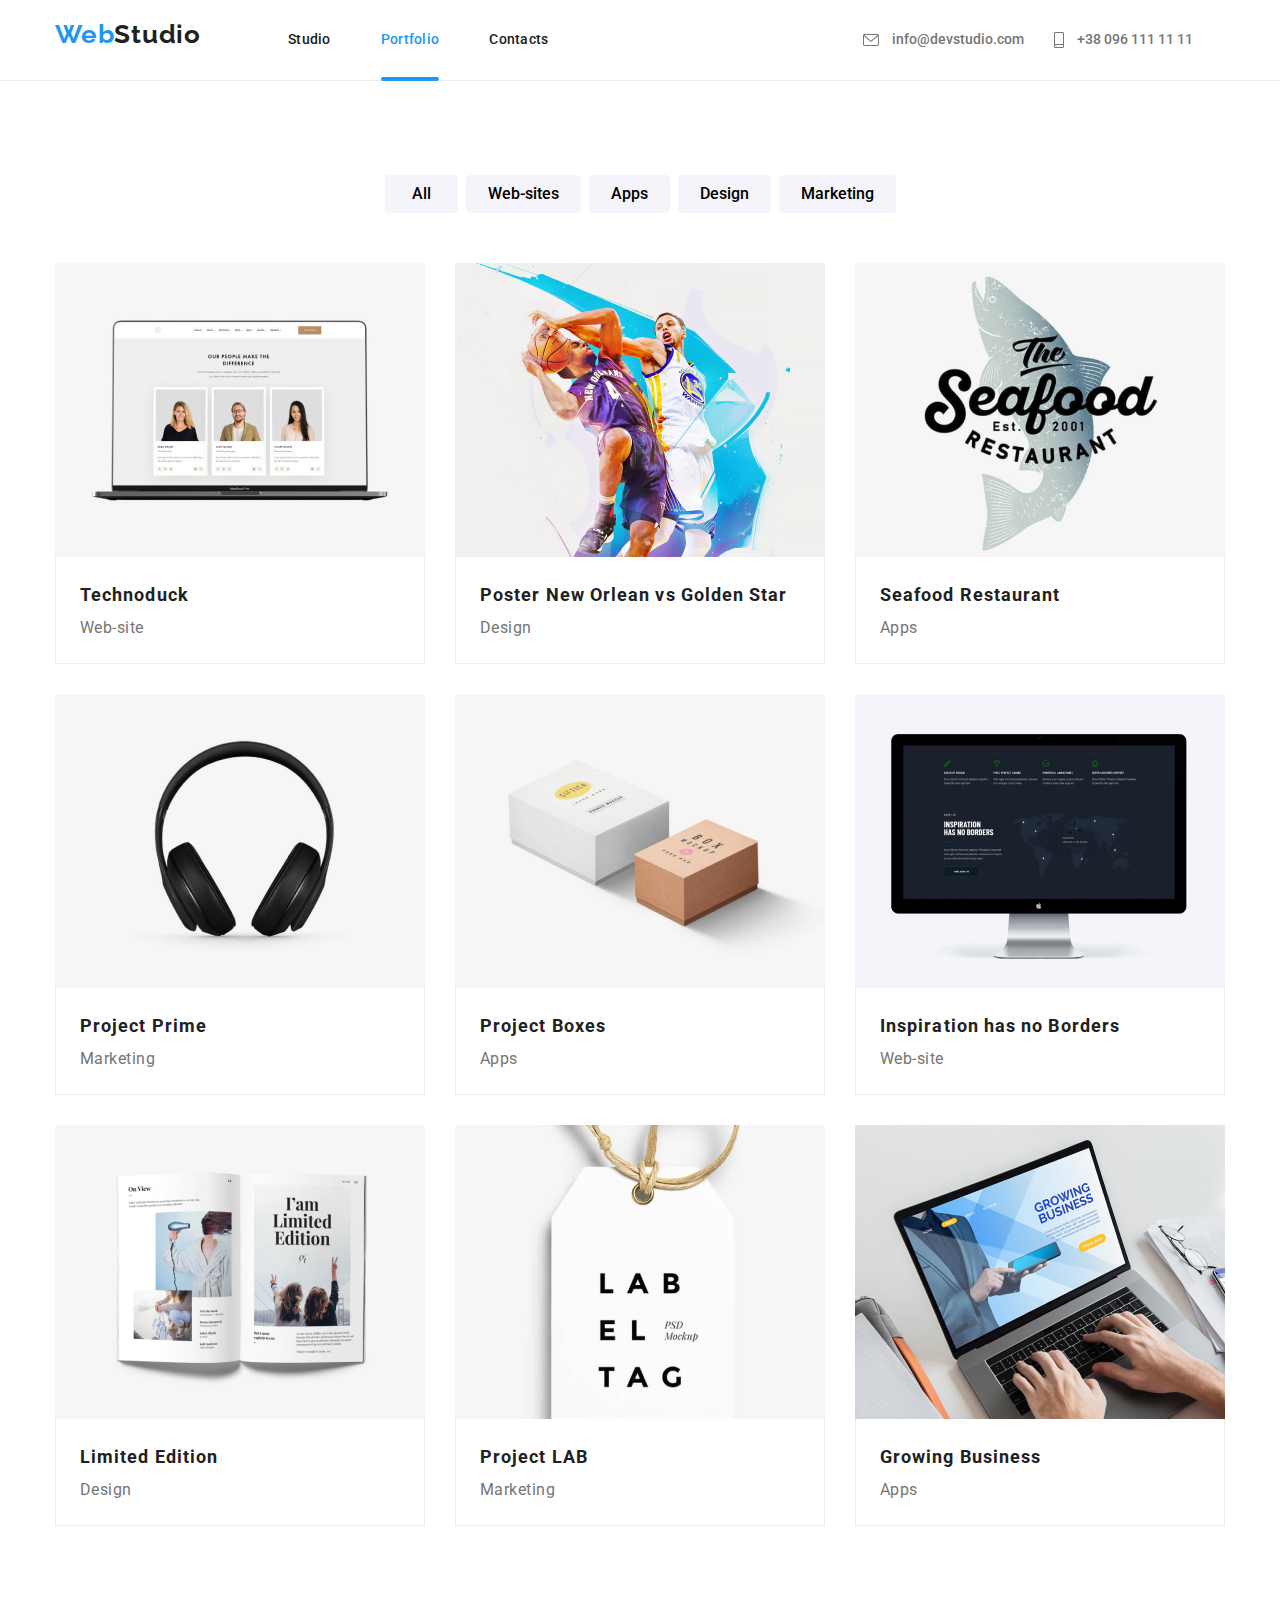
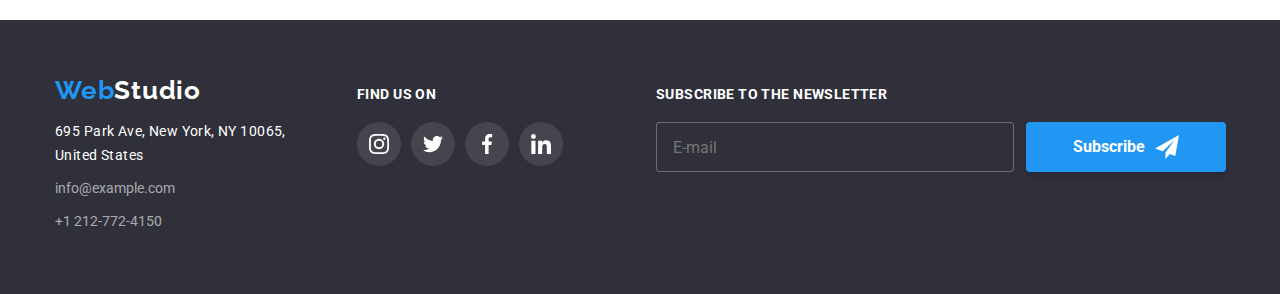
==== commit df666b93: "+" ====
--- a/portfolio.html
+++ b/portfolio.html
@@ -22,97 +22,115 @@
           >Web<span class="logo--black">Studio</span></a
         >
 
-        <button 
-        type="button"
-        class="menu-toggle js-open-menu"
-        aria-expanded="false"
-        aria-controls="mobile-menu">
-        <svg
-          width="40" height="40" aria-label="toggle mobile menu" >
-          <use class="icon-menu" href="./images/symbol-defs.svg#icon-menu"></use>
-        </svg>
+        <button
+          type="button"
+          class="menu-toggle js-open-menu"
+          aria-expanded="false"
+          aria-controls="mobile-menu"
+        >
+          <svg width="40" height="40" aria-label="toggle mobile menu">
+            <use
+              class="icon-menu"
+              href="./images/symbol-defs.svg#icon-menu"
+            ></use>
+          </svg>
         </button>
 
         <div class="menu-site">
-        <nav>
-          <ul class="nav-site">
-            <li class="nav-site__item">
-              <a href="./index.html" class="nav-site__link">Studio</a>
-            </li>
-            <li class="nav-site__item">
-              <a href="./portfolio.html" class="nav-site__link nav-site__link--active">Portfolio</a>
-            </li>
-            <li class="nav-site__item"><a href="#" class="nav-site__link">Contacts</a></li>
+          <nav>
+            <ul class="nav-site">
+              <li class="nav-site__item">
+                <a href="./index.html" class="nav-site__link">Studio</a>
+              </li>
+              <li class="nav-site__item">
+                <a
+                  href="./portfolio.html"
+                  class="nav-site__link nav-site__link--active"
+                  >Portfolio</a
+                >
+              </li>
+              <li class="nav-site__item">
+                <a href="#" class="nav-site__link">Contacts</a>
+              </li>
+            </ul>
+          </nav>
+
+          <ul class="nav-contacts">
+            <li class="nav-contacts__item">
+              <a href="mailto:info@devstudio.com" class="nav-contacts__link">
+                <svg class="nav-contacts__icon" width="16px" height="12px">
+                  <use href="./images/symbol-defs.svg#icon-mail"></use>
+                </svg>
+                info@devstudio.com
+              </a>
+            </li>
+
+            <li class="nav-contacts__item">
+              <a href="tel:+380961111111" class="nav-contacts__link">
+                <svg class="nav-contacts__icon" width="10px" height="16px">
+                  <use href="./images/symbol-defs.svg#icon-phone"></use>
+                </svg>
+                +38 096 111 11 11</a
+              >
+            </li>
           </ul>
-        </nav>
-
-        <ul class="nav-contacts">
-          <li class="nav-contacts__item">
-            <a href="mailto:info@devstudio.com" class="nav-contacts__link">
-              <svg class="nav-contacts__icon" width="16px" height="12px">
-                <use href="./images/symbol-defs.svg#icon-mail"></use>
-              </svg>
-              info@devstudio.com
-            </a>
-          </li>
-
-          <li class="nav-contacts__item">
-            <a href="tel:+380961111111" class="nav-contacts__link">
-              <svg class="nav-contacts__icon" width="10px" height="16px">
-                <use href="./images/symbol-defs.svg#icon-phone"></use>
-              </svg>
-              +38 096 111 11 11</a
-            >
-          </li>
-        </ul>
-      </div>
-
-      <div class="menu-container js-menu-container" id="mobile-menu">
-        <button type="button" class="menu-toggle js-close-menu">
-          <svg
-          width="40" height="40" aria-label="toggle mobile menu" >
-          <use class="icon-menu" href="./images/symbol-defs.svg#icon-close-menu"></use>
-        </svg>
-        </button>
-  
+        </div>
+
+        <div class="menu-container js-menu-container" id="mobile-menu">
+          <button type="button" class="menu-toggle js-close-menu">
+            <svg width="40" height="40" aria-label="toggle mobile menu">
+              <use
+                class="icon-menu"
+                href="./images/symbol-defs.svg#icon-close-menu"
+              ></use>
+            </svg>
+          </button>
+
           <ul class="mobile-menu">
             <li class="mobile-menu__item">
               <a href="./index.html" class="mobile-menu__link">Studio</a>
             </li>
             <li class="mobile-menu__item">
-              <a href="./portfolio.html" class="mobile-menu__link">Portfolio</a>
-            </li>
-            <li class="mobile-menu__item"><a href="#" class="mobile-menu__link">Contacts</a></li>
+              <a
+                href="./portfolio.html"
+                class="mobile-menu__link mobile-menu__link--active"
+                >Portfolio</a
+              >
+            </li>
+            <li class="mobile-menu__item">
+              <a href="#" class="mobile-menu__link">Contacts</a>
+            </li>
           </ul>
 
-        <ul class="menu-contacts">
-          <li class="menu-contacts__item">
-            <a href="mailto:info@devstudio.com" class="menu-contacts__link">
-              info@devstudio.com
-            </a>
-          </li>
-
-          <li class="menu-contacts__item">
-            <a href="tel:+380961111111" class="menu-contacts__link">
-              +38 096 111 11 11</a
-            >
-          </li>
-        </ul>
-
-        <ul class="menu-sm">
-          <li class="menu-sm__item"> 
-            <a class="menu-sm__link" href="#">Instagram</a> 
-          </li>
-          <li class="menu-sm__item">
-            <a class="menu-sm__link" href="#">Twitter</a> 
-          </li>
-          <li class="menu-sm__item">
-             <a class="menu-sm__link" href="#">Facebook</a>
-          </li>
-          <li class="menu-sm__item"> 
-            <a class="menu-sm__link" href="#">LinkedIn</a>
-          </li>
-        </ul>
+          <ul class="menu-contacts">
+            <li class="menu-contacts__item">
+              <a href="mailto:info@devstudio.com" class="menu-contacts__link">
+                info@devstudio.com
+              </a>
+            </li>
+
+            <li class="menu-contacts__item">
+              <a href="tel:+380961111111" class="menu-contacts__link">
+                +38 096 111 11 11</a
+              >
+            </li>
+          </ul>
+
+          <ul class="menu-sm">
+            <li class="menu-sm__item">
+              <a class="menu-sm__link" href="#">Instagram</a>
+            </li>
+            <li class="menu-sm__item">
+              <a class="menu-sm__link" href="#">Twitter</a>
+            </li>
+            <li class="menu-sm__item">
+              <a class="menu-sm__link" href="#">Facebook</a>
+            </li>
+            <li class="menu-sm__item">
+              <a class="menu-sm__link" href="#">LinkedIn</a>
+            </li>
+          </ul>
+        </div>
       </div>
     </header>
 
@@ -127,7 +145,9 @@
               </button>
             </li>
             <li class="filter-list__item">
-              <button type="button" class="filter-list__button">Web-sites</button>
+              <button type="button" class="filter-list__button">
+                Web-sites
+              </button>
             </li>
             <li class="filter-list__item">
               <button type="button" class="filter-list__button">Apps</button>
@@ -136,419 +156,467 @@
               <button type="button" class="filter-list__button">Design</button>
             </li>
             <li class="filter-list__item">
-              <button type="button" class="filter-list__button">Marketing</button>
+              <button type="button" class="filter-list__button">
+                Marketing
+              </button>
             </li>
           </ul>
 
           <ul class="projects-list">
-             <li class="projects-card">
-              <a href="#" target="_blank" class="projects-card__link">
-                <div class="projects-card__thumb">
-
-                <picture>
-                <source
-                  srcset="
-                    ./images/portfolio/project1-mob.jpg    1x,
-                    ./images/portfolio/project1-mob@2x.jpg 2x
-                  "
-                  media="(max-width: 767px)"
-                />
-                <source
-                  srcset="
-                    ./images/portfolio/project1-deskop.jpg    1x,
-                    ./images/portfolio/project1-deskop@2x.jpg 2x
-                  "
-                  media="(min-width: 1200px)"
-                />
-                <source
-                  srcset="
-                    ./images/portfolio/project1-tablet.jpg    1x,
-                    ./images/portfolio/project1-tablet@2x.jpg 2x
-                  "
-                  media="(min-width: 768px)"
-                />
-
-                <img
-                    src="./images/portfolio/project1-mob.jpg"
-                    alt="Web-site for Technoduck"
-                />
-              </picture>
-
-                  <div class="project-overlay">
-                  <div class="project-overlay__wrapper">
-                    <p class="project-overlay__text">Technoduck is a state-of-the-art coronavirus distribution platform. Companies use this platform for digital espionage and attacks on competitors' secure servers.</p>
-                  </div>
-                </div>
-                 </div>
-
-              <div class="projects-card__content">
-                <h2 class="projects-card__name">Technoduck</h2>
-                <p class="projects-card__work-type">Web-site</p>
-              </div>
-              </a>
-            </li>
-
-            <li class="projects-card">
-              <a href="#" target="_blank" class="projects-card__link">
-                <div class="projects-card__thumb">
-                <picture>
-                <source
-                  srcset="
-                    ./images/portfolio/project2-mob.jpg    1x,
-                    ./images/portfolio/project2-mob@2x.jpg 2x
-                  "
-                  media="(max-width: 767px)"
-                />
-                <source
-                  srcset="
-                    ./images/portfolio/project2-deskop.jpg    1x,
-                    ./images/portfolio/project2-deskop@2x.jpg 2x
-                  "
-                  media="(min-width: 1200px)"
-                />
-                <source
-                  srcset="
-                    ./images/portfolio/project2-tablet.jpg    1x,
-                    ./images/portfolio/project2-tablet@2x.jpg 2x
-                  "
-                  media="(min-width: 768px)"
-                />
-
-                <img
-                    src="./images/portfolio/project2-mob.jpg"
-                    alt="Poster design new orleans vs golden star"
-                />
-              </picture>
-
-              <div class="project-overlay">
-                <div class="project-overlay__wrapper">
-                  <p class="project-overlay__text">Technoduck is a state-of-the-art coronavirus distribution platform. Companies use this platform for digital espionage and attacks on competitors' secure servers.</p>
-                </div>
-              </div>
-               </div>
-               
-              <div class="projects-card__content">
-                <h2 class="projects-card__name">Poster New Orlean vs Golden Star</h2>
-                <p class="projects-card__work-type">Design</p>
-              </div>
-              </a>
-            </li>
-
-            <li class="projects-card">
-
-                <a href="#" target="_blank" class="projects-card__link">
-                  <div class="projects-card__thumb">
-                <picture>
-                  <source
-                    srcset="
-                      ./images/portfolio/project3-mob.jpg    1x,
-                      ./images/portfolio/project3-mob@2x.jpg 2x
-                    "
-                    media="(max-width: 767px)"
-                  />
-                  <source
-                    srcset="
-                      ./images/portfolio/project3-deskop.jpg    1x,
-                      ./images/portfolio/project3-deskop@2x.jpg 2x
-                    "
-                    media="(min-width: 1200px)"
-                  />
-                  <source
-                    srcset="
-                      ./images/portfolio/project3-tablet.jpg    1x,
-                      ./images/portfolio/project3-tablet@2x.jpg 2x
-                    "
-                    media="(min-width: 768px)"
-                  />
-
-                  <img
+            <li class="projects-card">
+              <a href="#" target="_blank" class="projects-card__link">
+                <div class="projects-card__thumb">
+                  <picture>
+                    <source
+                      srcset="
+                        ./images/portfolio/project1-mob.jpg    1x,
+                        ./images/portfolio/project1-mob@2x.jpg 2x
+                      "
+                      media="(max-width: 767px)"
+                    />
+                    <source
+                      srcset="
+                        ./images/portfolio/project1-deskop.jpg    1x,
+                        ./images/portfolio/project1-deskop@2x.jpg 2x
+                      "
+                      media="(min-width: 1200px)"
+                    />
+                    <source
+                      srcset="
+                        ./images/portfolio/project1-tablet.jpg    1x,
+                        ./images/portfolio/project1-tablet@2x.jpg 2x
+                      "
+                      media="(min-width: 768px)"
+                    />
+
+                    <img
+                      src="./images/portfolio/project1-mob.jpg"
+                      alt="Web-site for Technoduck"
+                    />
+                  </picture>
+
+                  <div class="project-overlay">
+                    <div class="project-overlay__wrapper">
+                      <p class="project-overlay__text">
+                        Technoduck is a state-of-the-art coronavirus
+                        distribution platform. Companies use this platform for
+                        digital espionage and attacks on competitors' secure
+                        servers.
+                      </p>
+                    </div>
+                  </div>
+                </div>
+
+                <div class="projects-card__content">
+                  <h2 class="projects-card__name">Technoduck</h2>
+                  <p class="projects-card__work-type">Web-site</p>
+                </div>
+              </a>
+            </li>
+
+            <li class="projects-card">
+              <a href="#" target="_blank" class="projects-card__link">
+                <div class="projects-card__thumb">
+                  <picture>
+                    <source
+                      srcset="
+                        ./images/portfolio/project2-mob.jpg    1x,
+                        ./images/portfolio/project2-mob@2x.jpg 2x
+                      "
+                      media="(max-width: 767px)"
+                    />
+                    <source
+                      srcset="
+                        ./images/portfolio/project2-deskop.jpg    1x,
+                        ./images/portfolio/project2-deskop@2x.jpg 2x
+                      "
+                      media="(min-width: 1200px)"
+                    />
+                    <source
+                      srcset="
+                        ./images/portfolio/project2-tablet.jpg    1x,
+                        ./images/portfolio/project2-tablet@2x.jpg 2x
+                      "
+                      media="(min-width: 768px)"
+                    />
+
+                    <img
+                      src="./images/portfolio/project2-mob.jpg"
+                      alt="Poster design new orleans vs golden star"
+                    />
+                  </picture>
+
+                  <div class="project-overlay">
+                    <div class="project-overlay__wrapper">
+                      <p class="project-overlay__text">
+                        Technoduck is a state-of-the-art coronavirus
+                        distribution platform. Companies use this platform for
+                        digital espionage and attacks on competitors' secure
+                        servers.
+                      </p>
+                    </div>
+                  </div>
+                </div>
+
+                <div class="projects-card__content">
+                  <h2 class="projects-card__name">
+                    Poster New Orlean vs Golden Star
+                  </h2>
+                  <p class="projects-card__work-type">Design</p>
+                </div>
+              </a>
+            </li>
+
+            <li class="projects-card">
+              <a href="#" target="_blank" class="projects-card__link">
+                <div class="projects-card__thumb">
+                  <picture>
+                    <source
+                      srcset="
+                        ./images/portfolio/project3-mob.jpg    1x,
+                        ./images/portfolio/project3-mob@2x.jpg 2x
+                      "
+                      media="(max-width: 767px)"
+                    />
+                    <source
+                      srcset="
+                        ./images/portfolio/project3-deskop.jpg    1x,
+                        ./images/portfolio/project3-deskop@2x.jpg 2x
+                      "
+                      media="(min-width: 1200px)"
+                    />
+                    <source
+                      srcset="
+                        ./images/portfolio/project3-tablet.jpg    1x,
+                        ./images/portfolio/project3-tablet@2x.jpg 2x
+                      "
+                      media="(min-width: 768px)"
+                    />
+
+                    <img
                       src="./images/portfolio/project3-mob.jpg"
                       alt="App for Seafood Restaurant"
-                  />
-                </picture>
-
-                <div class="project-overlay">
-                  <div class="project-overlay__wrapper">
-                    <p class="project-overlay__text">Technoduck is a state-of-the-art coronavirus distribution platform. Companies use this platform for digital espionage and attacks on competitors' secure servers.</p>
-                  </div>
-                </div>
+                    />
+                  </picture>
+
+                  <div class="project-overlay">
+                    <div class="project-overlay__wrapper">
+                      <p class="project-overlay__text">
+                        Technoduck is a state-of-the-art coronavirus
+                        distribution platform. Companies use this platform for
+                        digital espionage and attacks on competitors' secure
+                        servers.
+                      </p>
+                    </div>
+                  </div>
                 </div>
                 <div class="projects-card__content">
                   <h2 class="projects-card__name">Seafood Restaurant</h2>
                   <p class="projects-card__work-type">Apps</p>
-              </div>
-              </a>
-            </li>
-
-            <li class="projects-card">
-              <a href="#" target="_blank" class="projects-card__link">
-                <div class="projects-card__thumb">
-                                  <picture>
-                <source
-                  srcset="
-                    ./images/portfolio/project4-mob.jpg    1x,
-                    ./images/portfolio/project4-mob@2x.jpg 2x
-                  "
-                  media="(max-width: 767px)"
-                />
-                <source
-                  srcset="
-                    ./images/portfolio/project4-deskop.jpg    1x,
-                    ./images/portfolio/project4-deskop@2x.jpg 2x
-                  "
-                  media="(min-width: 1200px)"
-                />
-                <source
-                  srcset="
-                    ./images/portfolio/project4-tablet.jpg    1x,
-                    ./images/portfolio/project4-tablet@2x.jpg 2x
-                  "
-                  media="(min-width: 768px)"
-                />
-
-                <img
-                    src="./images/portfolio/project4-mob.jpg"
-                    alt="Headphones"
-                />
-              </picture>
-              <div class="project-overlay">
-                <div class="project-overlay__wrapper">
-                  <p class="project-overlay__text">Technoduck is a state-of-the-art coronavirus distribution platform. Companies use this platform for digital espionage and attacks on competitors' secure servers.</p>
-                </div>
-              </div>
-               </div>
-              <div class="projects-card__content">
-                <h2 class="projects-card__name">Project Prime</h2>
-                <p class="projects-card__work-type">Marketing</p>
-              </div>
-              </a>
-            </li>
-
-            <li class="projects-card">
-              <a href="#" target="_blank" class="projects-card__link">
-                <div class="projects-card__thumb">
-                <picture>
-                <source
-                  srcset="
-                    ./images/portfolio/project5-mob.jpg    1x,
-                    ./images/portfolio/project5-mob@2x.jpg 2x
-                  "
-                  media="(max-width: 767px)"
-                />
-                <source
-                  srcset="
-                    ./images/portfolio/project5-deskop.jpg    1x,
-                    ./images/portfolio/project5-deskop@2x.jpg 2x
-                  "
-                  media="(min-width: 1200px)"
-                />
-                <source
-                  srcset="
-                    ./images/portfolio/project5-tablet.jpg    1x,
-                    ./images/portfolio/project5-tablet@2x.jpg 2x
-                  "
-                  media="(min-width: 768px)"
-                />
-
-                <img
-                    src="./images/portfolio/project5-mob.jpg"
-                alt="App for Project Boxes"
-                />
-              </picture>
-              <div class="project-overlay">
-                <div class="project-overlay__wrapper">
-                  <p class="project-overlay__text">Technoduck is a state-of-the-art coronavirus distribution platform. Companies use this platform for digital espionage and attacks on competitors' secure servers.</p>
-                </div>
-              </div>
-               </div>
-              
-              <div class="projects-card__content">
-                <h2 class="projects-card__name">Project Boxes</h2>
-                <p class="projects-card__work-type">Apps</p>
-              </div>
-              </a>
-            </li>
-
-            <li class="projects-card">
-              <a href="#" target="_blank" class="projects-card__link">
-                <div class="projects-card__thumb">
-                <picture>
-                <source
-                  srcset="
-                    ./images/portfolio/project6-mob.jpg    1x,
-                    ./images/portfolio/project6-mob@2x.jpg 2x
-                  "
-                  media="(max-width: 767px)"
-                />
-                <source
-                  srcset="
-                    ./images/portfolio/project6-deskop.jpg    1x,
-                    ./images/portfolio/project6-deskop@2x.jpg 2x
-                  "
-                  media="(min-width: 1200px)"
-                />
-                <source
-                  srcset="
-                    ./images/portfolio/project6-tablet.jpg    1x,
-                    ./images/portfolio/project6-tablet@2x.jpg 2x
-                  "
-                  media="(min-width: 768px)"
-                />
-
-                <img
-                    src="./images/portfolio/project6-mob.jpg"
-                    alt="Interesting design for Web-site"
-                />
-              </picture>
-
-              <div class="project-overlay">
-                <div class="project-overlay__wrapper">
-                  <p class="project-overlay__text">Technoduck is a state-of-the-art coronavirus distribution platform. Companies use this platform for digital espionage and attacks on competitors' secure servers.</p>
-                </div>
-              </div>
-               </div>
-              <div class="projects-card__content">
-                <h2 class="projects-card__name">Inspiration has no Borders</h2>
-                <p class="projects-card__work-type">Web-site</p>
-              </div>
-              </a>
-            </li>
-
-            <li class="projects-card">
-              <a href="#" target="_blank" class="projects-card__link">
-                <div class="projects-card__thumb">
-                  <picture>
-                <source
-                  srcset="
-                    ./images/portfolio/project7-mob.jpg    1x,
-                    ./images/portfolio/project7-mob@2x.jpg 2x
-                  "
-                  media="(max-width: 767px)"
-                />
-                <source
-                  srcset="
-                    ./images/portfolio/project7-deskop.jpg    1x,
-                    ./images/portfolio/project7-deskop@2x.jpg 2x
-                  "
-                  media="(min-width: 1200px)"
-                />
-                <source
-                  srcset="
-                    ./images/portfolio/project7-tablet.jpg    1x,
-                    ./images/portfolio/project7-tablet@2x.jpg 2x
-                  "
-                  media="(min-width: 768px)"
-                />
-
-                <img
-                    src="./images/portfolio/project7-mob.jpg"
-                    alt="Brochure design"
-                />
-              </picture>
-              <div class="project-overlay">
-                <div class="project-overlay__wrapper">
-                  <p class="project-overlay__text">Technoduck is a state-of-the-art coronavirus distribution platform. Companies use this platform for digital espionage and attacks on competitors' secure servers.</p>
-                </div>
-              </div>
-               </div>
-              <div class="projects-card__content">
-                <h2 class="projects-card__name">Limited Edition</h2>
-                <p class="projects-card__work-type">Design</p>
-              </div>
-              </a>
-            </li>
-
-            <li class="projects-card">
-              <a href="#" target="_blank" class="projects-card__link">
-                <div class="projects-card__thumb">
-                    <picture>
-                <source
-                  srcset="
-                    ./images/portfolio/project8-mob.jpg    1x,
-                    ./images/portfolio/project8-mob@2x.jpg 2x
-                  "
-                  media="(max-width: 767px)"
-                />
-                <source
-                  srcset="
-                    ./images/portfolio/project8-deskop.jpg    1x,
-                    ./images/portfolio/project8-deskop@2x.jpg 2x
-                  "
-                  media="(min-width: 1200px)"
-                />
-                <source
-                  srcset="
-                    ./images/portfolio/project8-tablet.jpg    1x,
-                    ./images/portfolio/project8-tablet@2x.jpg 2x
-                  "
-                  media="(min-width: 768px)"
-                />
-
-                <img
-                    src="./images/portfolio/project8-mob.jpg"
-                    alt="Project LAB tag"
-                />
-              </picture>
-              <div class="project-overlay">
-                <div class="project-overlay__wrapper">
-                  <p class="project-overlay__text">Technoduck is a state-of-the-art coronavirus distribution platform. Companies use this platform for digital espionage and attacks on competitors' secure servers.</p>
-                </div>
-              </div>
-               </div>
-
-              <div class="projects-card__content">
-                <h2 class="projects-card__name">Project LAB</h2>
-                <p class="projects-card__work-type">Marketing</p>
-              </div>
-              </a>
-            </li>
-
-            <li class="projects-card">
-              <a href="#" target="_blank" class="projects-card__link">
-              <div class="projects-card__thumb">
-                 <picture>
-                <source
-                  srcset="
-                    ./images/portfolio/project9-mob.jpg    1x,
-                    ./images/portfolio/project9-mob@2x.jpg 2x
-                  "
-                  media="(max-width: 767px)"
-                />
-                <source
-                  srcset="
-                    ./images/portfolio/project9-deskop.jpg    1x,
-                    ./images/portfolio/project9-deskop@2x.jpg 2x
-                  "
-                  media="(min-width: 1200px)"
-                />
-                <source
-                  srcset="
-                    ./images/portfolio/project9-tablet.jpg    1x,
-                    ./images/portfolio/project9-tablet@2x.jpg 2x
-                  "
-                  media="(min-width: 768px)"
-                />
-
-                <img
-                    src="./images/portfolio/project9-mob.jpg"
-                    alt="Deleloping apps for growing Business"
-                />
-              </picture>
-
-              <div class="project-overlay">
-                <div class="project-overlay__wrapper">
-                  <p class="project-overlay__text">Technoduck is a state-of-the-art coronavirus distribution platform. Companies use this platform for digital espionage and attacks on competitors' secure servers.</p>
-                </div>
-              </div>
-               </div>
-
-              <div class="projects-card__content">
-                <h2 class="projects-card__name">Growing Business</h2>
-                <p class="projects-card__work-type">Apps</p>
-              </div>
-              </a>
-            </li>
-           
+                </div>
+              </a>
+            </li>
+
+            <li class="projects-card">
+              <a href="#" target="_blank" class="projects-card__link">
+                <div class="projects-card__thumb">
+                  <picture>
+                    <source
+                      srcset="
+                        ./images/portfolio/project4-mob.jpg    1x,
+                        ./images/portfolio/project4-mob@2x.jpg 2x
+                      "
+                      media="(max-width: 767px)"
+                    />
+                    <source
+                      srcset="
+                        ./images/portfolio/project4-deskop.jpg    1x,
+                        ./images/portfolio/project4-deskop@2x.jpg 2x
+                      "
+                      media="(min-width: 1200px)"
+                    />
+                    <source
+                      srcset="
+                        ./images/portfolio/project4-tablet.jpg    1x,
+                        ./images/portfolio/project4-tablet@2x.jpg 2x
+                      "
+                      media="(min-width: 768px)"
+                    />
+
+                    <img
+                      src="./images/portfolio/project4-mob.jpg"
+                      alt="Headphones"
+                    />
+                  </picture>
+                  <div class="project-overlay">
+                    <div class="project-overlay__wrapper">
+                      <p class="project-overlay__text">
+                        Technoduck is a state-of-the-art coronavirus
+                        distribution platform. Companies use this platform for
+                        digital espionage and attacks on competitors' secure
+                        servers.
+                      </p>
+                    </div>
+                  </div>
+                </div>
+                <div class="projects-card__content">
+                  <h2 class="projects-card__name">Project Prime</h2>
+                  <p class="projects-card__work-type">Marketing</p>
+                </div>
+              </a>
+            </li>
+
+            <li class="projects-card">
+              <a href="#" target="_blank" class="projects-card__link">
+                <div class="projects-card__thumb">
+                  <picture>
+                    <source
+                      srcset="
+                        ./images/portfolio/project5-mob.jpg    1x,
+                        ./images/portfolio/project5-mob@2x.jpg 2x
+                      "
+                      media="(max-width: 767px)"
+                    />
+                    <source
+                      srcset="
+                        ./images/portfolio/project5-deskop.jpg    1x,
+                        ./images/portfolio/project5-deskop@2x.jpg 2x
+                      "
+                      media="(min-width: 1200px)"
+                    />
+                    <source
+                      srcset="
+                        ./images/portfolio/project5-tablet.jpg    1x,
+                        ./images/portfolio/project5-tablet@2x.jpg 2x
+                      "
+                      media="(min-width: 768px)"
+                    />
+
+                    <img
+                      src="./images/portfolio/project5-mob.jpg"
+                      alt="App for Project Boxes"
+                    />
+                  </picture>
+                  <div class="project-overlay">
+                    <div class="project-overlay__wrapper">
+                      <p class="project-overlay__text">
+                        Technoduck is a state-of-the-art coronavirus
+                        distribution platform. Companies use this platform for
+                        digital espionage and attacks on competitors' secure
+                        servers.
+                      </p>
+                    </div>
+                  </div>
+                </div>
+
+                <div class="projects-card__content">
+                  <h2 class="projects-card__name">Project Boxes</h2>
+                  <p class="projects-card__work-type">Apps</p>
+                </div>
+              </a>
+            </li>
+
+            <li class="projects-card">
+              <a href="#" target="_blank" class="projects-card__link">
+                <div class="projects-card__thumb">
+                  <picture>
+                    <source
+                      srcset="
+                        ./images/portfolio/project6-mob.jpg    1x,
+                        ./images/portfolio/project6-mob@2x.jpg 2x
+                      "
+                      media="(max-width: 767px)"
+                    />
+                    <source
+                      srcset="
+                        ./images/portfolio/project6-deskop.jpg    1x,
+                        ./images/portfolio/project6-deskop@2x.jpg 2x
+                      "
+                      media="(min-width: 1200px)"
+                    />
+                    <source
+                      srcset="
+                        ./images/portfolio/project6-tablet.jpg    1x,
+                        ./images/portfolio/project6-tablet@2x.jpg 2x
+                      "
+                      media="(min-width: 768px)"
+                    />
+
+                    <img
+                      src="./images/portfolio/project6-mob.jpg"
+                      alt="Interesting design for Web-site"
+                    />
+                  </picture>
+
+                  <div class="project-overlay">
+                    <div class="project-overlay__wrapper">
+                      <p class="project-overlay__text">
+                        Technoduck is a state-of-the-art coronavirus
+                        distribution platform. Companies use this platform for
+                        digital espionage and attacks on competitors' secure
+                        servers.
+                      </p>
+                    </div>
+                  </div>
+                </div>
+                <div class="projects-card__content">
+                  <h2 class="projects-card__name">
+                    Inspiration has no Borders
+                  </h2>
+                  <p class="projects-card__work-type">Web-site</p>
+                </div>
+              </a>
+            </li>
+
+            <li class="projects-card">
+              <a href="#" target="_blank" class="projects-card__link">
+                <div class="projects-card__thumb">
+                  <picture>
+                    <source
+                      srcset="
+                        ./images/portfolio/project7-mob.jpg    1x,
+                        ./images/portfolio/project7-mob@2x.jpg 2x
+                      "
+                      media="(max-width: 767px)"
+                    />
+                    <source
+                      srcset="
+                        ./images/portfolio/project7-deskop.jpg    1x,
+                        ./images/portfolio/project7-deskop@2x.jpg 2x
+                      "
+                      media="(min-width: 1200px)"
+                    />
+                    <source
+                      srcset="
+                        ./images/portfolio/project7-tablet.jpg    1x,
+                        ./images/portfolio/project7-tablet@2x.jpg 2x
+                      "
+                      media="(min-width: 768px)"
+                    />
+
+                    <img
+                      src="./images/portfolio/project7-mob.jpg"
+                      alt="Brochure design"
+                    />
+                  </picture>
+                  <div class="project-overlay">
+                    <div class="project-overlay__wrapper">
+                      <p class="project-overlay__text">
+                        Technoduck is a state-of-the-art coronavirus
+                        distribution platform. Companies use this platform for
+                        digital espionage and attacks on competitors' secure
+                        servers.
+                      </p>
+                    </div>
+                  </div>
+                </div>
+                <div class="projects-card__content">
+                  <h2 class="projects-card__name">Limited Edition</h2>
+                  <p class="projects-card__work-type">Design</p>
+                </div>
+              </a>
+            </li>
+
+            <li class="projects-card">
+              <a href="#" target="_blank" class="projects-card__link">
+                <div class="projects-card__thumb">
+                  <picture>
+                    <source
+                      srcset="
+                        ./images/portfolio/project8-mob.jpg    1x,
+                        ./images/portfolio/project8-mob@2x.jpg 2x
+                      "
+                      media="(max-width: 767px)"
+                    />
+                    <source
+                      srcset="
+                        ./images/portfolio/project8-deskop.jpg    1x,
+                        ./images/portfolio/project8-deskop@2x.jpg 2x
+                      "
+                      media="(min-width: 1200px)"
+                    />
+                    <source
+                      srcset="
+                        ./images/portfolio/project8-tablet.jpg    1x,
+                        ./images/portfolio/project8-tablet@2x.jpg 2x
+                      "
+                      media="(min-width: 768px)"
+                    />
+
+                    <img
+                      src="./images/portfolio/project8-mob.jpg"
+                      alt="Project LAB tag"
+                    />
+                  </picture>
+                  <div class="project-overlay">
+                    <div class="project-overlay__wrapper">
+                      <p class="project-overlay__text">
+                        Technoduck is a state-of-the-art coronavirus
+                        distribution platform. Companies use this platform for
+                        digital espionage and attacks on competitors' secure
+                        servers.
+                      </p>
+                    </div>
+                  </div>
+                </div>
+
+                <div class="projects-card__content">
+                  <h2 class="projects-card__name">Project LAB</h2>
+                  <p class="projects-card__work-type">Marketing</p>
+                </div>
+              </a>
+            </li>
+
+            <li class="projects-card">
+              <a href="#" target="_blank" class="projects-card__link">
+                <div class="projects-card__thumb">
+                  <picture>
+                    <source
+                      srcset="
+                        ./images/portfolio/project9-mob.jpg    1x,
+                        ./images/portfolio/project9-mob@2x.jpg 2x
+                      "
+                      media="(max-width: 767px)"
+                    />
+                    <source
+                      srcset="
+                        ./images/portfolio/project9-deskop.jpg    1x,
+                        ./images/portfolio/project9-deskop@2x.jpg 2x
+                      "
+                      media="(min-width: 1200px)"
+                    />
+                    <source
+                      srcset="
+                        ./images/portfolio/project9-tablet.jpg    1x,
+                        ./images/portfolio/project9-tablet@2x.jpg 2x
+                      "
+                      media="(min-width: 768px)"
+                    />
+
+                    <img
+                      src="./images/portfolio/project9-mob.jpg"
+                      alt="Deleloping apps for growing Business"
+                    />
+                  </picture>
+
+                  <div class="project-overlay">
+                    <div class="project-overlay__wrapper">
+                      <p class="project-overlay__text">
+                        Technoduck is a state-of-the-art coronavirus
+                        distribution platform. Companies use this platform for
+                        digital espionage and attacks on competitors' secure
+                        servers.
+                      </p>
+                    </div>
+                  </div>
+                </div>
+
+                <div class="projects-card__content">
+                  <h2 class="projects-card__name">Growing Business</h2>
+                  <p class="projects-card__work-type">Apps</p>
+                </div>
+              </a>
+            </li>
           </ul>
         </div>
       </section>
@@ -558,26 +626,26 @@
       <div class="container footer-design">
         <div class="block-contacts">
           <a href="./index.html" class="logo logo--footer"
-            >Web<span class="logo--white">Studio</span></a>
-
-            <address class="footer-contacts">
-              <p class="footer-contacts__address">
-                695 Park Ave, New York, NY 10065, United States
-              </p>
-              <ul class="contacts-list">
-                <li class="contacts-list__item">
-                  <a href="mailto:info@example.com" class="contacts-list__link"
-                    >info@example.com</a
-                  >
-                </li>
-                <li class="contacts-list__item">
-                  <a href="tel:+12127724150" class="contacts-list__link"
-                    >+1 212-772-4150</a
-                  >
-                </li>
-              </ul>
-            </address>
-
+            >Web<span class="logo--white">Studio</span></a
+          >
+
+          <address class="footer-contacts">
+            <p class="footer-contacts__address">
+              695 Park Ave, New York, NY 10065, United States
+            </p>
+            <ul class="contacts-list">
+              <li class="contacts-list__item">
+                <a href="mailto:info@example.com" class="contacts-list__link"
+                  >info@example.com</a
+                >
+              </li>
+              <li class="contacts-list__item">
+                <a href="tel:+12127724150" class="contacts-list__link"
+                  >+1 212-772-4150</a
+                >
+              </li>
+            </ul>
+          </address>
         </div>
 
         <div class="join">
@@ -616,10 +684,10 @@
 
         <div class="subscribe">
           <b class="subscribe__text">Subscribe to the newsletter</b>
-           <form class="subscribe__form">
-              <label>
-                <input type="email" name="mail" placeholder="E-mail" />
-              </label>
+          <form class="subscribe__form">
+            <label>
+              <input type="email" name="mail" placeholder="E-mail" />
+            </label>
 
             <button type="submit" class="subscribe__button button">
               Subscribe
@@ -627,10 +695,11 @@
                 <use href="./images/symbol-defs.svg#icon-subscribe"></use>
               </svg>
             </button>
-           </form>
-      </div>
+          </form>
+        </div>
       </div>
     </footer>
 
+    <script src="js/mobile-menu.js"></script>
   </body>
 </html>
--- a/css/main.min.css
+++ b/css/main.min.css
@@ -1 +1 @@
-h1,h2,h3,p,ul{margin:0;padding:0}img{display:block;max-width:100%;height:auto}.page{background-color:#fff;color:#757575;font-family:Roboto,sans-serif}.container{max-width:480px;padding-left:15px;padding-right:15px;margin-left:auto;margin-right:auto}@media screen and (min-width: 768px){.container{max-width:768px}}@media screen and (min-width: 1200px){.container{max-width:1200px}}.visually-hidden{position:absolute;width:1px;height:1px;margin:-1px;border:0;padding:0;white-space:nowrap;-webkit-clip-path:inset(100%);clip-path:inset(100%);clip:rect(0 0 0 0);overflow:hidden}.button{display:inline-block;align-items:center;height:50px;background-color:#2196f3;color:#fff;box-shadow:0px 4px 4px rgba(0,0,0,.15);transition:background-color 250ms cubic-bezier(0.4, 0, 0.2, 1);font-weight:700;line-height:1.8;font-family:inherit;font-style:normal;border-radius:4px;border:none;cursor:pointer}.button:hover{background-color:#188ce8}@media screen and (max-width: 1199px){.section{padding-top:60px;padding-bottom:60px}}@media screen and (min-width: 1200px){.section{padding-top:94px;padding-bottom:94px}}.features,.examples-list,.members-list,.contacts-list,.icons-list,.customers-list{list-style:none}.section__title{margin-bottom:30px;color:#212121;font-weight:700;line-height:1.16;text-align:center}@media screen and (max-width: 1199px){.section__title{margin-bottom:50px;font-size:28px}}@media screen and (min-width: 1200px){.section__title{margin-bottom:50px;font-size:36px}}.button-form,.close-modal,.customers-list__icon,.icons-list__link,.icons-list,.examples-wrapper,.features__icon{display:flex;justify-content:center;align-items:center}.page__header{border-bottom:1px solid #ececec}.menu-site{display:flex;align-items:center}.logo{display:block;color:#2196f3;font-family:"Raleway";font-weight:700;font-size:24px;line-height:.8;letter-spacing:.03em;text-decoration:none}@media screen and (min-width: 768px){.logo{font-size:26px}}.logo--header{padding-top:16px;padding-bottom:16px}@media screen and (min-width: 768px){.logo--header{padding-top:26px;padding-bottom:26px}}@media screen and (min-width: 1200px){.logo--header{padding-top:24px;padding-bottom:25px}}.logo--black{color:#212121}.nav{display:flex;position:relative}.nav-site{display:flex;font-weight:500;font-size:14px;line-height:1.14;list-style:none}.nav-contacts{margin-left:96px;font-weight:500;font-size:12px;line-height:1.16;list-style:none}@media screen and (min-width: 1200px){.nav-contacts{display:flex;margin-left:314px;font-size:14px;line-height:1.14}}.nav-site__item:not(:first-child){margin-left:50px}.nav-site__item:first-child{margin-left:87px}.header-icon{transition:250ms cubic-bezier(0.4, 0, 0.2, 1)}.header-icon:hover,.header-icon:focus{fill:#2196f3}.nav-site__link{display:block;padding-top:32px;padding-bottom:32px;color:#212121;letter-spacing:.02em;font-size:14px;text-decoration:none;transition:250ms cubic-bezier(0.4, 0, 0.2, 1)}.nav-site__link:hover,.nav-site__link:focus{color:#2196f3}.nav-site__link--active{color:#2196f3;position:relative}.nav-contacts__link{display:inline;vertical-align:middle;color:#757575;fill:currentColor;transition:250ms cubic-bezier(0.4, 0, 0.2, 1);text-decoration:none}.nav-contacts__link:hover,.nav-contacts__link:focus{color:#2196f3}@media screen and (min-width: 1200px){.nav-contacts__link{padding-top:32px;padding-bottom:32px}}@media screen and (max-width: 1199.5px){.nav-contacts__item:first-child{margin-bottom:10px}}@media screen and (min-width: 1200px){.nav-contacts__item:not(:first-child){margin-left:30px}}.nav-site__link--active::after{content:"";display:inline-block;left:0;bottom:-1px;width:100%;height:4px;position:absolute;background-color:#2196f3;border-radius:2px}.nav-contacts__icon{margin-right:10px;vertical-align:middle;transition:fill 250ms cubic-bezier(0.4, 0, 0.2, 1)}.hero{text-align:center;padding-top:118px;padding-bottom:118px;margin-left:auto;margin-right:auto;max-width:480px;background-color:#2f303a;color:#fff;background-image:linear-gradient(rgba(47, 48, 58, 0.4), rgba(47, 48, 58, 0.4)),url(../images/hero-480.jpg);background-repeat:no-repeat;background-size:cover;background-position:center;letter-spacing:.06em}@media screen and (min-device-pixel-ratio: 2),(-webkit-min-device-pixel-ratio: 2),(min-resolution: 192dpi),(min-resolution: 2dppx){.hero{background-image:linear-gradient(rgba(47, 48, 58, 0.4), rgba(47, 48, 58, 0.4)),url(../images/hero-480@2x.jpg)}}@media screen and (min-width: 768px){.hero{max-width:768px;background-image:linear-gradient(rgba(47, 48, 58, 0.4), rgba(47, 48, 58, 0.4)),url(../images/hero-768.jpg)}}@media screen and (min-width: 768px)and (min-device-pixel-ratio: 2),screen and (min-width: 768px)and (-webkit-min-device-pixel-ratio: 2),screen and (min-width: 768px)and (min-resolution: 192dpi),screen and (min-width: 768px)and (min-resolution: 2dppx){.hero{background-image:linear-gradient(rgba(47, 48, 58, 0.4), rgba(47, 48, 58, 0.4)),url(../images/hero-768@2x.jpg)}}@media screen and (min-width: 1200px){.hero{padding-top:200px;padding-bottom:200px;max-width:1600px;background-image:linear-gradient(rgba(47, 48, 58, 0.4), rgba(47, 48, 58, 0.4)),url(../images/hero-1200.jpg)}}@media screen and (min-width: 1200px)and (min-device-pixel-ratio: 2),screen and (min-width: 1200px)and (-webkit-min-device-pixel-ratio: 2),screen and (min-width: 1200px)and (min-resolution: 192dpi),screen and (min-width: 1200px)and (min-resolution: 2dppx){.hero{background-image:linear-gradient(rgba(47, 48, 58, 0.4), rgba(47, 48, 58, 0.4)),url(../images/hero-1200@2x.jpg)}}.hero-container{width:360px;max-width:1600px}@media screen and (min-width: 1200px){.hero-container{width:696px}}.hero-container__title{margin-bottom:30px;font-weight:900;font-size:26px;line-height:0,6;text-transform:uppercase}@media screen and (min-width: 1200px){.hero-container__title{font-size:44px;line-height:1,36}}.hero-container__button{padding:10px 32px;min-width:216px}@media screen and (min-width: 768px){.features{display:flex;flex-wrap:wrap;gap:30px}}@media screen and (min-width: 1200px){.features{gap:0}}@media screen and (min-width: 480px){.features__item{width:450px}}@media screen and (min-width: 768px){.features__item{width:calc((100% - 30px)/2)}}@media screen and (min-width: 1200px){.features__item{width:calc((100% - 90px)/4)}}@media screen and (max-width: 767px){.features__item:not(:last-child){margin-bottom:30px}}@media screen and (min-width: 1200px){.features__item:not(:first-child){margin-left:30px}}.features__title{margin-bottom:10px;font-weight:700;line-height:1.14;text-transform:uppercase;color:#212121;font-size:14px}@media screen and (max-width: 767px){.features__title{text-align:center}}.features__text{line-height:1.71;font-size:14px;letter-spacing:.03em}.features__icon{height:120px;background-color:#f5f4fa;margin-bottom:30px;border-radius:4px}@media screen and (max-width: 767px){.features__icon{max-width:450px}}@media screen and (min-width: 767px){.features__icon{width:354px}}@media screen and (min-width: 1200px){.features__icon{width:270px}}.work-examples{padding-top:0}@media screen and (max-width: 1199.5px){.work-examples{display:none}}.examples-list{display:flex;justify-content:space-between}.examples-list__item{position:relative}.examples-wrapper__title{font-weight:700;line-height:1.14;text-transform:uppercase;font-size:14px;color:#fff}.examples-wrapper{position:absolute;left:0;bottom:0;width:100%;height:70px;background-color:rgba(47,48,58,.8)}.team-members{text-align:center;background-color:#f5f4fa}@media screen and (min-width: 768px){.members-list{display:flex;flex-wrap:wrap;gap:30px}}@media screen and (min-width: 1200px){.members-list{justify-content:space-between}}.members-list__item{background-color:#fff;box-shadow:0px 1px 3px rgba(0,0,0,.12),0px 1px 1px rgba(0,0,0,.14),0px 2px 1px rgba(0,0,0,.2);border-radius:0px 0px 4px 4px}@media screen and (max-width: 767px){.members-list__item:not(:last-child){margin-bottom:30px}}.team-member__name,.team-member__position{line-height:1.18;text-align:center;font-size:16px}.team-member__name{margin-bottom:10px;font-weight:500;color:#212121}.team-member__position{margin-bottom:16px}.team-member{padding:30px}.icons-list{margin-left:auto;margin-right:auto}.icons-list__link{width:44px;height:44px;border-radius:50px;background-color:#fff;color:#afb1b8;fill:currentColor;transition:color 250ms cubic-bezier(0.4, 0, 0.2, 1),background-color 250ms cubic-bezier(0.4, 0, 0.2, 1)}.icons-list__link:hover,.icons-list__link:focus{color:#fff;background-color:#2196f3}.icons-list>li:not(:first-child){margin-left:10px}@media screen and (max-width: 767px){.regular-customers{display:none}}.customers-list{display:flex;flex-wrap:wrap;gap:30px;align-items:center;margin-left:auto;margin-right:auto}@media screen and (max-width: 480px){.customers-list{width:450px;gap:30px}}.customers-list__item{width:calc((100% - 60px)/3)}@media screen and (min-width: 1200px){.customers-list__item{width:calc((100% - 150px)/6)}}.customers-list__icon{height:92px;background-color:#fff;color:#afb1b8;border:1px solid #afb1b8;border-radius:4px;border-color:#afb1b8;transition:color 250ms cubic-bezier(0.4, 0, 0.2, 1),border-color 250ms cubic-bezier(0.4, 0, 0.2, 1);fill:currentColor}.customers-list__icon:hover,.customers-list__icon:focus{color:#2196f3;border-color:#2196f3}.logo--white{color:#fff}.page-footer{margin-left:auto;margin-right:auto;padding-top:60px;padding-bottom:60px;font-size:14px;line-height:1.71;background-color:#2f303a}@media screen and (max-width: 1199px){.page-footer{text-align:center}}.footer-contacts{display:block;color:#fff;font-style:normal}@media screen and (max-width: 767px){.footer-contacts{margin-bottom:60px}}@media screen and (max-width: 1199px){.block-contacts{margin-bottom:60px}}@media screen and (min-width: 768px)and (max-width: 1199px){.block-contacts{margin-right:165px}}.contacts-list__link{color:rgba(255,255,255,.6);transition:250ms cubic-bezier(0.4, 0, 0.2, 1);text-decoration:none}.contacts-list__link:hover,.contacts-list__link:focus{color:#2196f3}.contacts-list__item:first-child{margin-bottom:9px}.footer-contacts__address{margin:auto;width:232px;margin-bottom:9px;letter-spacing:.03em}.logo--footer{display:block;margin-bottom:20px}@media screen and (min-width: 768px){.footer-design{display:flex;align-items:baseline}}@media screen and (max-width: 1199px){.footer-design{flex-wrap:wrap;justify-content:center}}.join__title{display:inline-block;margin-bottom:20px;text-transform:uppercase;color:#fff;font-size:14px;font-weight:700;line-height:1.14;letter-spacing:.03em;text-transform:uppercase}@media screen and (max-width: 767px){.join{margin-bottom:60px}}@media screen and (min-width: 1200px){.join{margin-left:70px}}.join-bg{background-color:rgba(255,255,255,.1);color:#fff;fill:currentColor}.form__field{display:flex;flex-direction:column}.join__title,.subscribe__text{text-transform:uppercase;color:#fff;font-size:14px;font-weight:700;line-height:1.14;letter-spacing:.03em;text-transform:uppercase}.subscribe__text{display:inline-block;margin-bottom:20px}.subscribe{display:block}@media screen and (min-width: 1200px){.subscribe{margin-left:93px;width:570px}}@media screen and (min-width: 1200px){.subscribe__form{display:flex}}.subscribe__form input{width:100%;height:50px;padding:15px 16px;font-size:16px;line-height:1.25;color:rgba(255,255,255,.6);background-color:#2f303a;border:1px solid rgba(255,255,255,.3);border-radius:4px}@media screen and (max-width: 1199px){.subscribe__form input{margin-bottom:20px}}@media screen and (min-width: 1200px){.subscribe__form input{width:358px}}.subscribe__button{width:200px;padding:10px 28px;margin:0;font-size:16px}@media screen and (min-width: 1200px){.subscribe__button{margin-left:12px}}.svg-subscribe{margin-left:10px}.backdrop{position:fixed;top:0;left:0;width:100%;height:100%;background-color:rgba(0,0,0,.2);opacity:1;transition:opacity 250ms cubic-bezier(0.4, 0, 0.2, 1),visibility 250ms cubic-bezier(0.4, 0, 0.2, 1)}@media screen and (max-width: 768px){.backdrop{padding:94px 15px}}.backdrop.is-hidden{opacity:0;pointer-events:none;visibility:hidden}.backdrop.is-hidden .backdrop.is-hidden{transform:translate(-50%, -50%) scale(0.9)}.modal{padding:40px;position:relative;background-color:#fff;box-shadow:0px 1px 3px rgba(0,0,0,.12),0px 1px 1px rgba(0,0,0,.14),0px 2px 1px rgba(0,0,0,.2);border-radius:4px}@media screen and (min-width: 768px){.modal{position:absolute;width:450px;top:50%;left:50%;transition:transform 250ms cubic-bezier(0.4, 0, 0.2, 1);transform:translate(-50%, -50%) scale(1)}}@media screen and (min-width: 1200px){.modal{width:528px}}.modal-btn{display:flex}.close-modal{position:absolute;top:8px;right:8px;width:30px;height:30px;background-color:#fff;border:1px solid rgba(0,0,0,.1);color:#212121;transition:color 250ms cubic-bezier(0.4, 0, 0.2, 1);fill:currentColor;border-radius:50px;cursor:pointer}.close-modal:hover,.close-modal:focus{color:#2196f3}.form{display:flex;flex-direction:column}.form__name{display:flex;text-align:center;margin-bottom:12px;font-weight:700;font-size:20px;line-height:1.15;letter-spacing:.03em;color:#212121}.form__field{position:relative;font-size:12px;line-height:1.16;letter-spacing:.01em}.form__field:not(:last-child){margin-bottom:10px}.form__field:nth-child(5){margin-bottom:30px}.form__field input{margin-top:4px}.form__input{height:40px;padding-left:42px;border:1px solid rgba(33,33,33,.2);border-radius:4px;color:#212121;transition:border 250ms cubic-bezier(0.4, 0, 0.2, 1)}.form__input:focus{outline:none;border:1px solid #2196f3}.form__input:focus+.svg-form{fill:#2196f3}.svg-form{position:absolute;bottom:11px;left:12px;transition:fill 250ms cubic-bezier(0.4, 0, 0.2, 1)}.form__comment{resize:none;height:120px;margin-top:4px;padding:12px 16px;border:1px solid rgba(33,33,33,.2);border-radius:4px;color:#212121}.form__comment:focus{outline:none;border:1px solid #2196f3}.form__comment::-moz-placeholder{color:rgba(117,117,117,.5)}.form__comment:-ms-input-placeholder{color:rgba(117,117,117,.5)}.form__comment::placeholder{color:rgba(117,117,117,.5)}.form__checkbox{display:inline-block;margin-bottom:30px;padding-left:12px;font-size:12px;line-height:1.16;letter-spacing:.01em}.icon-check{display:inline-block;vertical-align:middle;width:16px;height:15px;margin-right:8px;border:2px solid #212121;border-radius:4px}.form__agreement:focus+.icon-check{border:2px solid #2196f3}.form__agreement:checked+.icon-check{border:none;background-color:#2196f3;background-image:url(../images/icon-check.svg);background-size:contain;background-origin:border-box}.form__agreement{-webkit-appearance:none;-moz-appearance:none;appearance:none}.agreement__link{color:#2196f3}.button-form{margin-left:auto;margin-right:auto;width:200px}.menu-toggle{position:absolute;top:5px;right:15px;margin:0;padding:0;border:none;background-color:rgba(0,0,0,0);cursor:pointer;overflow:hidden}@media screen and (min-width: 768px){.menu-toggle{display:none}}@media screen and (max-width: 767px){.menu-site{display:none}}.icon-menu{color:#212121;transition:color 250ms cubic-bezier(0.4, 0, 0.2, 1);fill:currentColor;cursor:pointer}.icon-menu:hover,.icon-menu:focus{color:#2196f3}.menu-container{position:fixed;top:0;left:0;width:100vw;height:100vh;padding:40px 48px;background-color:#fff;transform:translateX(100%);transition:transform 250ms cubic-bezier(0.4, 0, 0.2, 1);z-index:999;overflow:scroll}.menu-container.is-open{transform:translateX(0)}.mobile-menu{margin-bottom:302px;list-style:none}.mobile-menu__link{color:#212121;font-size:40px;font-weight:500;font-size:40px;line-height:0,8;letter-spacing:.02em;text-decoration:none;overflow:hidden;transition:250ms cubic-bezier(0.4, 0, 0.2, 1)}.mobile-menu__link:hover,.mobile-menu__link:focus{color:#2196f3}.mobile-menu__item:not(:last-child){margin-bottom:32px}.menu-contacts{margin-bottom:64px;font-weight:500;font-size:24px;line-height:.85;letter-spacing:.02em;list-style:none}.menu-contacts__item:first-child{margin-bottom:32px}.menu-contacts__link{color:#757575;letter-spacing:.02em;text-decoration:none;transition:250ms cubic-bezier(0.4, 0, 0.2, 1)}.menu-contacts__link:hover,.menu-contacts__link:focus{font-size:34px;color:#2196f3}.menu-sm{display:flex;font-size:18px;line-height:0,8;list-style:none}.menu-sm__item:not(:last-child){padding:0px 10px;border-right:1px solid rgba(33,33,33,.2)}.menu-sm__item:last-child{padding-left:10px}.menu-sm__item:first-child{padding-left:0}.menu-sm__link{text-decoration:none;color:#2196f3}.filter-list__button{display:inline-block;padding:6px 22px;min-width:73px;align-items:center;background-color:#f5f4fa;font-weight:500;line-height:1.62;cursor:pointer;font-family:inherit;border:none;border-radius:4px;transition:color 250ms cubic-bezier(0.4, 0, 0.2, 1),background-color 250ms cubic-bezier(0.4, 0, 0.2, 1),box-shadow 250ms cubic-bezier(0.4, 0, 0.2, 1)}.filter-list__button:hover,.filter-list__button:focus{background-color:#2196f3;color:#f5f4fa;box-shadow:0px 3px 1px rgba(0,0,0,.1),0px 1px 2px rgba(0,0,0,.08),0px 2px 2px rgba(0,0,0,.12)}.filter--active{background-color:#2196f3;color:#f5f4fa;box-shadow:0px 3px 1px rgba(0,0,0,.1),0px 1px 2px rgba(0,0,0,.08),0px 2px 2px rgba(0,0,0,.12)}.filter-list{display:flex;flex-wrap:wrap;margin-bottom:50px;list-style:none}.filter-list__item:not(:first-child){margin-left:8px}@media screen and (max-width: 787px){.filter-list__item:nth-child(-n+3){margin-bottom:15px}}@media screen and (min-width: 787px){.filter-list{justify-content:center;align-items:center}}.projects-list{box-sizing:border-box;list-style:none}@media screen and (min-width: 768px){.projects-list{display:flex;flex-wrap:wrap;gap:30px}}.projects-card{cursor:pointer;transition:box-shadow 250ms cubic-bezier(0.4, 0, 0.2, 1)}@media screen and (max-width: 787px){.projects-card:not(:last-child){margin-bottom:30px}}@media screen and (max-width: 767px){.projects-card{max-width:450px}}@media screen and (min-width: 768px){.projects-card{width:calc((100% - 30px)/2)}}@media screen and (min-width: 1200px){.projects-card{width:calc((100% - 60px)/3)}}.projects-card__link{display:block;transition:box-shadow 250ms cubic-bezier(0.4, 0, 0.2, 1);text-decoration:none}.projects-card__link:hover,.projects-card__link:focus{box-shadow:0px 1px 1px rgba(0,0,0,.12),0px 4px 4px rgba(0,0,0,.06),1px 4px 6px rgba(0,0,0,.16)}.projects-card__name{font-weight:700;font-size:18px;line-height:2;letter-spacing:.06em;color:#212121}.projects-card__work-type{line-height:1.87;letter-spacing:.03em;color:#757575}.projects-card__content{padding:20px 24px;border-right:1px solid #eee;border-left:1px solid #eee;border-bottom:1px solid #eee}.projects-card__thumb{position:relative;overflow:hidden}.project-overlay{position:absolute;left:0;top:0;width:100%;height:100%;background-color:rgba(33,150,243,.9);transform:translateY(101%);transition:transform 250ms cubic-bezier(0.4, 0, 0.2, 1)}.projects-card__link:hover .project-overlay,.projects-card__link:focus .project-overlay{transform:translateY(0)}.project-overlay__wrapper{display:flex;position:absolute;left:0;top:0;width:100%;height:100%;opacity:0;transition:opacity 250ms cubic-bezier(0.4, 0, 0.2, 1)}.projects-card__link:hover .project-overlay__wrapper,.projects-card__link:focus .project-overlay__wrapper{opacity:1}.project-overlay__text{padding:63px 24px;color:#fff;font-size:18px;line-height:1.5;letter-spacing:.03em}/*# sourceMappingURL=main.min.css.map */+h1,h2,h3,p,ul{margin:0;padding:0}img{display:block;max-width:100%;height:auto}.page{background-color:#fff;color:#757575;font-family:Roboto,sans-serif}.container{max-width:480px;padding-left:15px;padding-right:15px;margin-left:auto;margin-right:auto}@media screen and (min-width: 768px){.container{max-width:768px}}@media screen and (min-width: 1200px){.container{max-width:1200px}}.visually-hidden{position:absolute;width:1px;height:1px;margin:-1px;border:0;padding:0;white-space:nowrap;-webkit-clip-path:inset(100%);clip-path:inset(100%);clip:rect(0 0 0 0);overflow:hidden}.button{display:inline-block;align-items:center;height:50px;background-color:#2196f3;color:#fff;box-shadow:0px 4px 4px rgba(0,0,0,.15);transition:background-color 250ms cubic-bezier(0.4, 0, 0.2, 1);font-weight:700;line-height:1.8;font-family:inherit;font-style:normal;border-radius:4px;border:none;cursor:pointer}.button:hover{background-color:#188ce8}@media screen and (max-width: 1199px){.section{padding-top:60px;padding-bottom:60px}}@media screen and (min-width: 1200px){.section{padding-top:94px;padding-bottom:94px}}.features,.examples-list,.members-list,.contacts-list,.icons-list,.customers-list{list-style:none}.section__title{margin-bottom:30px;color:#212121;font-size:28px;font-weight:700;line-height:1.16;text-align:center}@media screen and (max-width: 1199px){.section__title{margin-bottom:30px;font-size:28px}}@media screen and (min-width: 1200px){.section__title{margin-bottom:50px;font-size:36px}}.button-form,.close-modal,.customers-list__icon,.icons-list__link,.icons-list,.examples-wrapper,.features__icon{display:flex;justify-content:center;align-items:center}.page__header{border-bottom:1px solid #ececec}.menu-site{display:flex;align-items:center}.menu-site nav{margin-left:87px}.logo{display:block;color:#2196f3;font-family:"Raleway";font-weight:700;font-size:24px;line-height:.8;letter-spacing:.03em;text-decoration:none}@media screen and (min-width: 768px){.logo{font-size:26px}}.logo--header{padding-top:16px;padding-bottom:16px}@media screen and (min-width: 768px){.logo--header{padding-top:26px;padding-bottom:26px}}@media screen and (min-width: 1200px){.logo--header{padding-top:24px;padding-bottom:25px}}.logo--black{color:#212121}.nav{display:flex;position:relative}.nav-site{display:flex;font-weight:500;font-size:14px;line-height:1.14;list-style:none}.nav-contacts{margin-left:96px;font-weight:500;font-size:12px;line-height:1.16;list-style:none}@media screen and (min-width: 1200px){.nav-contacts{display:flex;margin-left:314px;font-size:14px;line-height:1.14}}.nav-site__item:not(:first-child){margin-left:50px}.header-icon{transition:250ms cubic-bezier(0.4, 0, 0.2, 1)}.header-icon:hover,.header-icon:focus{fill:#2196f3}.nav-site__link{display:block;padding-top:32px;padding-bottom:32px;color:#212121;letter-spacing:.02em;font-size:14px;text-decoration:none;transition:250ms cubic-bezier(0.4, 0, 0.2, 1)}.nav-site__link:hover,.nav-site__link:focus{color:#2196f3}.nav-site__link--active{color:#2196f3;position:relative}.nav-contacts__link{display:inline;vertical-align:middle;color:#757575;fill:currentColor;transition:250ms cubic-bezier(0.4, 0, 0.2, 1);text-decoration:none}.nav-contacts__link:hover,.nav-contacts__link:focus{color:#2196f3}@media screen and (min-width: 1200px){.nav-contacts__link{padding-top:32px;padding-bottom:32px}}@media screen and (max-width: 1199.5px){.nav-contacts__link:first-child{padding-top:10px}}@media screen and (max-width: 1199.5px){.nav-contacts__link:last-child{padding-bottom:10px}}@media screen and (max-width: 1199.5px){.nav-contacts__item:first-child{margin-bottom:10px}}@media screen and (min-width: 1200px){.nav-contacts__item:not(:first-child){margin-left:30px}}.nav-site__link--active::after{content:"";display:inline-block;left:0;bottom:-1px;width:100%;height:4px;position:absolute;background-color:#2196f3;border-radius:2px}.nav-contacts__icon{margin-right:10px;vertical-align:middle;transition:fill 250ms cubic-bezier(0.4, 0, 0.2, 1)}.hero{text-align:center;padding-top:118px;padding-bottom:118px;margin-left:auto;margin-right:auto;height:400px;width:100%;background-color:#2f303a;color:#fff;background-image:linear-gradient(rgba(47, 48, 58, 0.4), rgba(47, 48, 58, 0.4)),url(../images/hero-480.jpg);background-repeat:no-repeat;background-size:cover;background-position:center;letter-spacing:.06em}@media screen and (min-device-pixel-ratio: 2),(-webkit-min-device-pixel-ratio: 2),(min-resolution: 192dpi),(min-resolution: 2dppx){.hero{background-image:linear-gradient(rgba(47, 48, 58, 0.4), rgba(47, 48, 58, 0.4)),url(../images/hero-480@2x.jpg)}}@media screen and (min-width: 481px){.hero{max-width:768px;background-image:linear-gradient(rgba(47, 48, 58, 0.4), rgba(47, 48, 58, 0.4)),url(../images/hero-768.jpg)}}@media screen and (min-device-pixel-ratio: 2),(-webkit-min-device-pixel-ratio: 2),(min-resolution: 192dpi),(min-resolution: 2dppx){.hero{background-image:linear-gradient(rgba(47, 48, 58, 0.4), rgba(47, 48, 58, 0.4)),url(../images/hero-768@2x.jpg)}}@media screen and (min-width: 769px){.hero{height:600px;padding-top:200px;padding-bottom:200px;max-width:100%;background-image:linear-gradient(rgba(47, 48, 58, 0.4), rgba(47, 48, 58, 0.4)),url(../images/hero-1200.jpg);width:100%;max-width:1600px}}@media screen and (min-device-pixel-ratio: 2),(-webkit-min-device-pixel-ratio: 2),(min-resolution: 192dpi),(min-resolution: 2dppx){.hero{background-image:linear-gradient(rgba(47, 48, 58, 0.4), rgba(47, 48, 58, 0.4)),url(../images/hero-1200@2x.jpg)}}@media screen and (min-width: 480px){.hero-container{width:360px}}@media screen and (min-width: 1200px){.hero-container{width:696px}}.hero-container__title{margin-bottom:30px;font-weight:900;font-size:6vw;line-height:1.6;text-transform:uppercase}@media screen and (min-width: 481px){.hero-container__title{font-size:26px;line-height:1.36}}@media screen and (min-width: 1200px){.hero-container__title{font-size:44px;line-height:1.36}}.hero-container__button{padding:10px 32px;min-width:216px}@media screen and (min-width: 768px){.features{display:flex;flex-wrap:wrap;gap:30px}}@media screen and (min-width: 1200px){.features{gap:0}}@media screen and (min-width: 480px){.features__item{width:450px}}@media screen and (min-width: 768px){.features__item{width:calc((100% - 30px)/2)}}@media screen and (min-width: 1200px){.features__item{width:calc((100% - 90px)/4)}}@media screen and (max-width: 767px){.features__item:not(:last-child){margin-bottom:30px}}@media screen and (min-width: 1200px){.features__item:not(:first-child){margin-left:30px}}.features__title{margin-bottom:10px;font-weight:700;line-height:1.14;text-transform:uppercase;color:#212121;font-size:14px}@media screen and (max-width: 767px){.features__title{text-align:center}}.features__text{line-height:1.71;font-size:14px;letter-spacing:.03em}.features__icon{height:120px;background-color:#f5f4fa;margin-bottom:30px;border-radius:4px}@media screen and (max-width: 767px){.features__icon{max-width:450px}}@media screen and (min-width: 767px){.features__icon{width:354px}}@media screen and (min-width: 1200px){.features__icon{width:270px}}.work-examples{padding-top:0}@media screen and (max-width: 1199.5px){.work-examples{display:none}}.examples-list{display:flex;justify-content:space-between}.examples-list__item{position:relative}.examples-wrapper__title{font-weight:700;line-height:1.14;text-transform:uppercase;font-size:14px;color:#fff}.examples-wrapper{position:absolute;left:0;bottom:0;width:100%;height:70px;background-color:rgba(47,48,58,.8)}.team-members{text-align:center;background-color:#f5f4fa}@media screen and (min-width: 768px){.members-list{display:flex;flex-wrap:wrap;gap:30px}}@media screen and (min-width: 1200px){.members-list{justify-content:space-between}}.members-list__item{background-color:#fff;box-shadow:0px 1px 3px rgba(0,0,0,.12),0px 1px 1px rgba(0,0,0,.14),0px 2px 1px rgba(0,0,0,.2);border-radius:0px 0px 4px 4px}@media screen and (max-width: 767px){.members-list__item:not(:last-child){margin-bottom:30px}}.team-member__name,.team-member__position{line-height:1.18;text-align:center;font-size:16px}.team-member__name{margin-bottom:10px;font-weight:500;color:#212121}.team-member__position{margin-bottom:16px}.team-member{padding:30px}.icons-list{margin-left:auto;margin-right:auto}.icons-list__link{width:44px;height:44px;border-radius:50px;background-color:#fff;color:#afb1b8;fill:currentColor;transition:color 250ms cubic-bezier(0.4, 0, 0.2, 1),background-color 250ms cubic-bezier(0.4, 0, 0.2, 1)}.icons-list__link:hover,.icons-list__link:focus{color:#fff;background-color:#2196f3}.icons-list>li:not(:first-child){margin-left:10px}@media screen and (max-width: 767px){.regular-customers{display:none}}.customers-list{display:flex;flex-wrap:wrap;gap:30px;align-items:center;margin-left:auto;margin-right:auto}@media screen and (max-width: 480px){.customers-list{width:450px;gap:30px}}.customers-list__item{width:calc((100% - 60px)/3)}@media screen and (min-width: 1200px){.customers-list__item{width:calc((100% - 150px)/6)}}.customers-list__icon{height:92px;background-color:#fff;color:#afb1b8;border:1px solid #afb1b8;border-radius:4px;border-color:#afb1b8;transition:color 250ms cubic-bezier(0.4, 0, 0.2, 1),border-color 250ms cubic-bezier(0.4, 0, 0.2, 1);fill:currentColor}.customers-list__icon:hover,.customers-list__icon:focus{color:#2196f3;border-color:#2196f3}.logo--white{color:#fff}.page-footer{margin-left:auto;margin-right:auto;padding-top:60px;padding-bottom:60px;font-size:14px;line-height:1.71;background-color:#2f303a}@media screen and (max-width: 1199px){.page-footer{text-align:center}}.footer-contacts{display:block;color:#fff;font-style:normal}@media screen and (max-width: 767px){.footer-contacts{margin-bottom:60px}}@media screen and (max-width: 1199px){.block-contacts{margin-bottom:60px}}@media screen and (min-width: 768px)and (max-width: 1199px){.block-contacts{margin-right:165px}}.contacts-list__link{color:rgba(255,255,255,.6);transition:250ms cubic-bezier(0.4, 0, 0.2, 1);text-decoration:none}.contacts-list__link:hover,.contacts-list__link:focus{color:#2196f3}.contacts-list__item:first-child{margin-bottom:9px}.footer-contacts__address{margin:auto;width:232px;margin-bottom:9px;letter-spacing:.03em}.logo--footer{margin-bottom:20px}@media screen and (min-width: 768px){.footer-design{display:flex;align-items:baseline}}@media screen and (max-width: 1199px){.footer-design{flex-wrap:wrap;justify-content:center}}.join__title{display:inline-block;margin-bottom:20px;text-transform:uppercase;color:#fff;font-size:14px;font-weight:700;line-height:1.14;letter-spacing:.03em;text-transform:uppercase}@media screen and (max-width: 767px){.join{margin-bottom:60px}}@media screen and (min-width: 1200px){.join{margin-left:70px}}.join-bg{background-color:rgba(255,255,255,.1);color:#fff;fill:currentColor}.form__field{display:flex;flex-direction:column}.join__title,.subscribe__text{text-transform:uppercase;color:#fff;font-size:14px;font-weight:700;line-height:1.14;letter-spacing:.03em;text-transform:uppercase}.subscribe__text{display:inline-block;margin-bottom:20px}.subscribe{display:block}@media screen and (min-width: 1200px){.subscribe{margin-left:93px;width:570px}}@media screen and (min-width: 1200px){.subscribe__form{display:flex}}.subscribe__form input{width:100%;height:50px;padding:15px 16px;font-size:16px;line-height:1.25;color:rgba(255,255,255,.6);background-color:#2f303a;border:1px solid rgba(255,255,255,.3);border-radius:4px}@media screen and (max-width: 1199px){.subscribe__form input{margin-bottom:20px}}@media screen and (min-width: 1200px){.subscribe__form input{width:358px}}.subscribe__button{display:inline-flex;justify-content:center;width:200px;padding:10px 28px;margin:0;font-size:16px}@media screen and (min-width: 1200px){.subscribe__button{margin-left:12px}}.svg-subscribe{margin-left:10px}.backdrop{position:fixed;top:0;left:0;width:100%;height:100%;background-color:rgba(0,0,0,.2);opacity:1;transition:opacity 250ms cubic-bezier(0.4, 0, 0.2, 1),visibility 250ms cubic-bezier(0.4, 0, 0.2, 1)}@media screen and (max-width: 768px){.backdrop{padding:94px 15px}}.backdrop.is-hidden{opacity:0;pointer-events:none;visibility:hidden}.backdrop.is-hidden .backdrop.is-hidden{transform:translate(-50%, -50%) scale(0.9)}.modal{padding:40px;position:relative;background-color:#fff;box-shadow:0px 1px 3px rgba(0,0,0,.12),0px 1px 1px rgba(0,0,0,.14),0px 2px 1px rgba(0,0,0,.2);border-radius:4px}@media screen and (min-width: 480px){.modal{position:absolute;width:450px;top:50%;left:50%;transition:transform 250ms cubic-bezier(0.4, 0, 0.2, 1);transform:translate(-50%, -50%) scale(1)}}@media screen and (min-width: 1200px){.modal{width:528px}}.modal-btn{display:flex}.close-modal{position:absolute;top:8px;right:8px;width:30px;height:30px;background-color:#fff;border:1px solid rgba(0,0,0,.1);color:#212121;transition:color 250ms cubic-bezier(0.4, 0, 0.2, 1);fill:currentColor;border-radius:50px;cursor:pointer}.close-modal:hover,.close-modal:focus{color:#2196f3}.form{display:flex;flex-direction:column}.form__name{display:flex;text-align:center;margin-bottom:12px;font-weight:700;font-size:20px;line-height:1.15;letter-spacing:.03em;color:#212121}.form__field{position:relative;font-size:12px;line-height:1.16;letter-spacing:.01em}.form__field:not(:last-child){margin-bottom:10px}.form__field:nth-child(5){margin-bottom:30px}.form__field input{margin-top:4px}.form__input{height:40px;padding-left:42px;border:1px solid rgba(33,33,33,.2);border-radius:4px;color:#212121;transition:border 250ms cubic-bezier(0.4, 0, 0.2, 1)}.form__input:focus{outline:none;border:1px solid #2196f3}.form__input:focus+.svg-form{fill:#2196f3}.svg-form{position:absolute;bottom:11px;left:12px;transition:fill 250ms cubic-bezier(0.4, 0, 0.2, 1)}.form__comment{resize:none;height:120px;margin-top:4px;padding:12px 16px;border:1px solid rgba(33,33,33,.2);border-radius:4px;color:#212121}.form__comment:focus{outline:none;border:1px solid #2196f3}.form__comment::-moz-placeholder{color:rgba(117,117,117,.5)}.form__comment:-ms-input-placeholder{color:rgba(117,117,117,.5)}.form__comment::placeholder{color:rgba(117,117,117,.5)}.form__checkbox{display:inline-block;margin-bottom:30px;padding-left:12px;font-size:12px;line-height:1.16;letter-spacing:.01em}.icon-check{display:inline-block;vertical-align:middle;width:16px;height:15px;margin-right:8px;border:2px solid #212121;border-radius:4px}.form__agreement:focus+.icon-check{border:2px solid #2196f3}.form__agreement:checked+.icon-check{border:none;background-color:#2196f3;background-image:url(../images/icon-check.svg);background-size:contain;background-origin:border-box}.form__agreement{-webkit-appearance:none;-moz-appearance:none;appearance:none}.agreement__link{color:#2196f3}.button-form{margin-left:auto;margin-right:auto;width:200px}.filter-list__button{display:inline-block;padding:6px 22px;min-width:73px;align-items:center;background-color:#f5f4fa;font-weight:500;line-height:1.62;cursor:pointer;font-family:inherit;border:none;border-radius:4px;transition:color 250ms cubic-bezier(0.4, 0, 0.2, 1),background-color 250ms cubic-bezier(0.4, 0, 0.2, 1),box-shadow 250ms cubic-bezier(0.4, 0, 0.2, 1)}.filter-list__button:hover,.filter-list__button:focus{background-color:#2196f3;color:#f5f4fa;box-shadow:0px 3px 1px rgba(0,0,0,.1),0px 1px 2px rgba(0,0,0,.08),0px 2px 2px rgba(0,0,0,.12)}.filter--active{background-color:#2196f3;color:#f5f4fa;box-shadow:0px 3px 1px rgba(0,0,0,.1),0px 1px 2px rgba(0,0,0,.08),0px 2px 2px rgba(0,0,0,.12)}.filter-list{display:flex;flex-wrap:wrap;gap:8px;margin-bottom:30px;list-style:none}@media screen and (min-width: 787px){.filter-list{justify-content:center;align-items:center}}@media screen and (min-width: 1200px){.filter-list{margin-bottom:50px}}.page__header{border-bottom:1px solid #ececec}.menu-site{display:flex;align-items:center}.menu-site nav{margin-left:87px}.logo{display:block;color:#2196f3;font-family:"Raleway";font-weight:700;font-size:24px;line-height:.8;letter-spacing:.03em;text-decoration:none}@media screen and (min-width: 768px){.logo{font-size:26px}}.logo--header{padding-top:16px;padding-bottom:16px}@media screen and (min-width: 768px){.logo--header{padding-top:26px;padding-bottom:26px}}@media screen and (min-width: 1200px){.logo--header{padding-top:24px;padding-bottom:25px}}.logo--black{color:#212121}.nav{display:flex;position:relative}.nav-site{display:flex;font-weight:500;font-size:14px;line-height:1.14;list-style:none}.nav-contacts{margin-left:96px;font-weight:500;font-size:12px;line-height:1.16;list-style:none}@media screen and (min-width: 1200px){.nav-contacts{display:flex;margin-left:314px;font-size:14px;line-height:1.14}}.nav-site__item:not(:first-child){margin-left:50px}.header-icon{transition:250ms cubic-bezier(0.4, 0, 0.2, 1)}.header-icon:hover,.header-icon:focus{fill:#2196f3}.nav-site__link{display:block;padding-top:32px;padding-bottom:32px;color:#212121;letter-spacing:.02em;font-size:14px;text-decoration:none;transition:250ms cubic-bezier(0.4, 0, 0.2, 1)}.nav-site__link:hover,.nav-site__link:focus{color:#2196f3}.nav-site__link--active{color:#2196f3;position:relative}.nav-contacts__link{display:inline;vertical-align:middle;color:#757575;fill:currentColor;transition:250ms cubic-bezier(0.4, 0, 0.2, 1);text-decoration:none}.nav-contacts__link:hover,.nav-contacts__link:focus{color:#2196f3}@media screen and (min-width: 1200px){.nav-contacts__link{padding-top:32px;padding-bottom:32px}}@media screen and (max-width: 1199.5px){.nav-contacts__link:first-child{padding-top:10px}}@media screen and (max-width: 1199.5px){.nav-contacts__link:last-child{padding-bottom:10px}}@media screen and (max-width: 1199.5px){.nav-contacts__item:first-child{margin-bottom:10px}}@media screen and (min-width: 1200px){.nav-contacts__item:not(:first-child){margin-left:30px}}.nav-site__link--active::after{content:"";display:inline-block;left:0;bottom:-1px;width:100%;height:4px;position:absolute;background-color:#2196f3;border-radius:2px}.nav-contacts__icon{margin-right:10px;vertical-align:middle;transition:fill 250ms cubic-bezier(0.4, 0, 0.2, 1)}.projects-list{box-sizing:border-box;list-style:none}@media screen and (min-width: 768px){.projects-list{display:flex;flex-wrap:wrap;gap:30px}}.projects-card{cursor:pointer;transition:box-shadow 250ms cubic-bezier(0.4, 0, 0.2, 1)}@media screen and (max-width: 787px){.projects-card:not(:last-child){margin-bottom:30px}}@media screen and (max-width: 767px){.projects-card{max-width:450px}}@media screen and (min-width: 768px){.projects-card{display:flex;width:calc((100% - 30px)/2)}}@media screen and (min-width: 1200px){.projects-card{width:calc((100% - 60px)/3)}}.projects-card__link{display:block;transition:box-shadow 250ms cubic-bezier(0.4, 0, 0.2, 1);text-decoration:none}.projects-card__link:hover,.projects-card__link:focus{box-shadow:0px 1px 1px rgba(0,0,0,.12),0px 4px 4px rgba(0,0,0,.06),1px 4px 6px rgba(0,0,0,.16)}@media screen and (min-width: 768px){.projects-card__link{display:flex;flex-direction:column}}.projects-card__name{font-weight:700;font-size:18px;line-height:2;letter-spacing:.06em;color:#212121}.projects-card__work-type{line-height:1.87;letter-spacing:.03em;color:#757575}.projects-card__content{padding:20px 24px;border-right:1px solid #eee;border-left:1px solid #eee;border-bottom:1px solid #eee}@media screen and (min-width: 768px){.projects-card__content{flex-grow:1}}.projects-card__thumb{position:relative;overflow:hidden}.project-overlay{position:absolute;left:0;top:0;width:100%;height:100%;background-color:rgba(33,150,243,.9);transform:translateY(101%);transition:transform 250ms cubic-bezier(0.4, 0, 0.2, 1)}.projects-card__link:hover .project-overlay,.projects-card__link:focus .project-overlay{transform:translateY(0)}.project-overlay__wrapper{display:flex;position:absolute;left:0;top:0;width:100%;height:100%;opacity:0;transition:opacity 250ms cubic-bezier(0.4, 0, 0.2, 1);overflow-y:scroll}.projects-card__link:hover .project-overlay__wrapper,.projects-card__link:focus .project-overlay__wrapper{opacity:1}@media screen and (max-width: 1199px){.projects-card__link:active .project-overlay__wrapper{opacity:1}}.project-overlay__text{padding:63px 24px;color:#fff;font-size:18px;line-height:1.5;letter-spacing:.03em}.menu-toggle{position:absolute;top:5px;right:15px;margin:0;padding:0;border:none;background-color:rgba(0,0,0,0);cursor:pointer;overflow:hidden}@media screen and (min-width: 768px){.menu-toggle{display:none}}@media screen and (max-width: 767px){.menu-site{display:none}}.icon-menu{color:#212121;transition:color 250ms cubic-bezier(0.4, 0, 0.2, 1);fill:currentColor;cursor:pointer}.icon-menu:hover,.icon-menu:focus{color:#2196f3}.menu-container{display:flex;flex-direction:column;justify-content:space-between;visibility:hidden;position:fixed;top:0;left:0;width:100vw;height:100vh;padding:40px 48px;background-color:#fff;transform:translateX(100%);transition:transform 250ms cubic-bezier(0.4, 0, 0.2, 1);z-index:999;overflow:scroll}.menu-container.is-open{transform:translateX(0)}.mobile-menu{display:flex;flex-direction:column;list-style:none}.mobile-menu__link{color:#212121;font-size:40px;font-weight:500;font-size:40px;line-height:0,8;letter-spacing:.02em;text-decoration:none;overflow:hidden;transition:250ms cubic-bezier(0.4, 0, 0.2, 1)}.mobile-menu__link:hover,.mobile-menu__link:focus{color:#2196f3}.mobile-menu__link--active{color:#2196f3;position:relative}.mobile-menu__item:not(:last-child){margin-bottom:32px}.menu-contacts{margin-bottom:64px;font-weight:500;font-size:24px;line-height:.85;letter-spacing:.02em;list-style:none}.menu-contacts__item:first-child{margin-bottom:32px}.menu-contacts__link{color:#757575;letter-spacing:.02em;text-decoration:none;transition:250ms cubic-bezier(0.4, 0, 0.2, 1)}.menu-contacts__link:hover,.menu-contacts__link:focus{font-size:34px;color:#2196f3}.menu-sm{display:flex;font-size:18px;line-height:0,8;list-style:none}@media screen and (max-width: 440px){.menu-sm{flex-wrap:wrap}}.menu-sm__item:not(:last-child){padding-left:10px;padding-right:10px;border-right:1px solid rgba(33,33,33,.2)}.menu-sm__item:last-child{padding-left:10px}.menu-sm__item:first-child{padding-left:0}.menu-sm__item{padding-bottom:10px}.menu-sm__link{text-decoration:none;color:#2196f3}/*# sourceMappingURL=main.min.css.map */